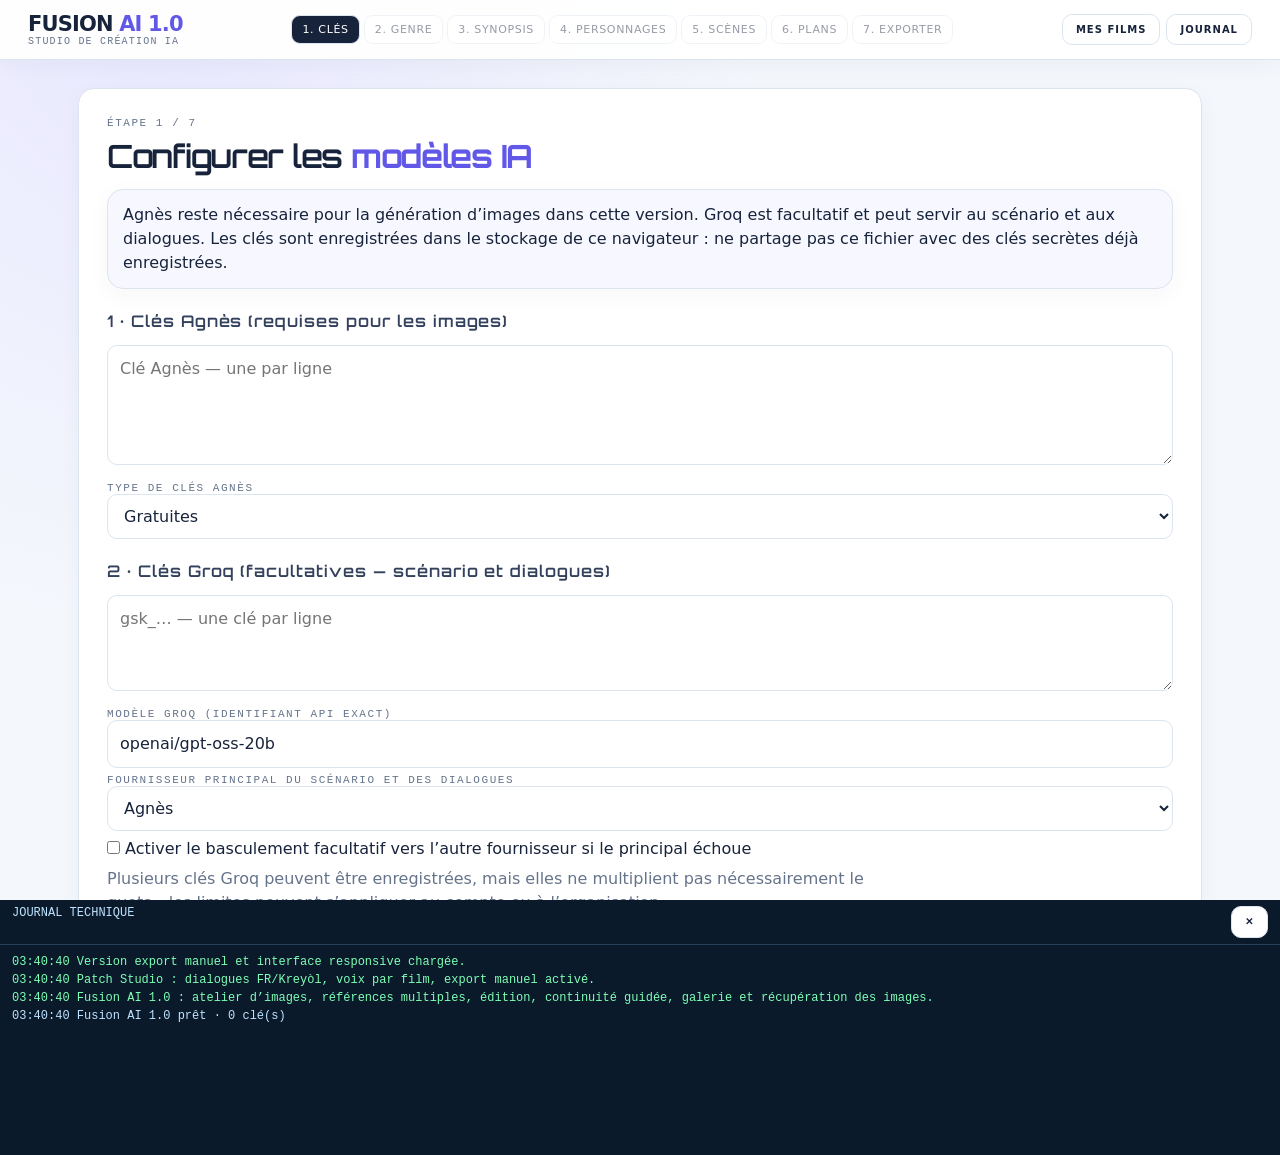
==== Fusion-AI-1.0-Creator-Fix.html @ 3bf58751 "Add Fusion-AI-1.0-Creator-Fix.html" ====
<!DOCTYPE html>
<html lang="fr"><head><meta charset="utf-8"><meta name="viewport" content="width=device-width,initial-scale=1">
<title>Fusion AI 1.0 · Studio de création IA</title>
<link href="https://fonts.googleapis.com/css2?family=Orbitron:wght@400;600;800&family=Share+Tech+Mono&family=Rajdhani:wght@400;600;700&display=swap" rel="stylesheet">
<style>
:root{--bg:#f4f7fb;--p:#fff;--ink:#0b1a2b;--dim:#6b7c93;--ln:#d5deea;--a:#0a84ff;--b:#ff5a1f;--ok:#12b76a;--er:#e5383b;--m:'Share Tech Mono',ui-monospace,monospace}
*{box-sizing:border-box;margin:0;padding:0}
body{font:16px/1.5 Rajdhani,system-ui,sans-serif;color:var(--ink);background:var(--bg);min-height:100vh;padding-bottom:70px}
body::before{content:"";position:fixed;inset:0;z-index:-1;background:linear-gradient(var(--ln) 1px,transparent 1px) 0 0/40px 40px,linear-gradient(90deg,var(--ln) 1px,transparent 1px) 0 0/40px 40px;opacity:.5}
body::after{content:"";position:fixed;top:0;left:0;right:0;height:6px;z-index:25;background:repeating-linear-gradient(90deg,var(--ink) 0 1px,transparent 1px 10px);opacity:.25;pointer-events:none}
header{position:sticky;top:0;z-index:20;background:rgba(255,255,255,.94);backdrop-filter:blur(8px);border-bottom:1px solid var(--ink);padding:10px 18px;display:flex;flex-wrap:wrap;gap:10px 18px;align-items:center;justify-content:space-between}
.logo{font:800 20px Orbitron;letter-spacing:.1em}.logo b{color:var(--a)}.logo i{display:block;font:10px var(--m);letter-spacing:.3em;color:var(--dim);font-style:normal}
#steps{display:flex;gap:4px;flex-wrap:wrap}
.st{font:11px var(--m);letter-spacing:.06em;text-transform:uppercase;padding:5px 9px;border:1px solid var(--ln);background:#fff;color:var(--dim)}
.st.ok{color:var(--ink);border-color:var(--ink)}.st.on{background:var(--ink);color:#fff;border-color:var(--ink)}.st:disabled{opacity:.45}.st.on:disabled{opacity:1}
.hb{display:flex;gap:6px;align-items:center}
main{max-width:1100px;margin:0 auto;padding:22px 16px}
.hero{background:var(--p);border:1px solid var(--ln);padding:22px;margin-bottom:16px;position:relative}
.hero::before,.hero::after{content:"";position:absolute;width:14px;height:14px;border:2px solid var(--a)}
.hero::before{top:-1px;left:-1px;border-right:0;border-bottom:0}.hero::after{bottom:-1px;right:-1px;border-left:0;border-top:0}
.lab{font:11px var(--m);letter-spacing:.14em;text-transform:uppercase;color:var(--dim)}
h2{font:600 28px Orbitron;letter-spacing:.04em;margin:6px 0 8px}h2 b{color:var(--a)}h3{font:600 15px Orbitron;letter-spacing:.06em;margin:16px 0 4px}
p.sub{color:var(--dim);margin-bottom:12px;max-width:780px}
.guide{display:flex;gap:12px;align-items:center;border:1px solid var(--a);background:#eef6ff;padding:12px 14px;margin:10px 0 16px}
.guide.go{border-color:var(--ok);background:#effaf4}.guide.er{border-color:var(--er);background:#fff1f1;display:block}.guide.wt{border-color:var(--b);background:#fff6f0}
textarea,input[type=text],select{width:100%;font:13px var(--m);padding:9px;border:1px solid var(--ln);background:#f9fbfd;color:var(--ink);outline:0}
textarea:focus,input:focus,select:focus{border-color:var(--a);background:#fff}textarea{resize:vertical;min-height:70px;margin:4px 0}
label.f{display:block;margin:6px 0}label.f span{display:block}
button,.btn{font:600 12px var(--m);letter-spacing:.1em;text-transform:uppercase;padding:9px 14px;border:1px solid var(--ink);background:#fff;color:var(--ink);cursor:pointer;display:inline-block}
button:hover:not(:disabled),.btn:hover{background:var(--ink);color:#fff}button:disabled{opacity:.35;cursor:not-allowed}
.big{background:var(--a);border-color:var(--a);color:#fff;padding:14px 26px;font-size:14px;letter-spacing:.16em}.big:hover:not(:disabled){background:#0066cc;border-color:#0066cc}
.sm{padding:5px 9px;font-size:10px}.ft{display:flex;justify-content:space-between;gap:10px;margin-top:20px;flex-wrap:wrap;align-items:center}
.chips{display:flex;flex-wrap:wrap;gap:5px;margin:8px 0}.chip{font:11px var(--m);padding:2px 8px;border:1px solid var(--ok);color:var(--ok)}.chip.off{border-color:var(--er);color:var(--er)}.chip.sat{border-color:var(--b);color:var(--b)}
.gc{display:flex;flex-wrap:wrap;gap:6px;margin:6px 0 10px}.gc button.sel{background:var(--a);border-color:var(--a);color:#fff}
.choice{display:grid;grid-template-columns:repeat(auto-fit,minmax(260px,1fr));gap:12px;margin:10px 0}
.ch{border:1px solid var(--ink);padding:16px;cursor:pointer;background:#fff}.ch:hover{background:#f3f8ff}.ch.sel{border-color:var(--a);box-shadow:inset 0 0 0 2px var(--a);background:#eef6ff}.ch b{display:block;font:600 15px Orbitron;margin-bottom:4px}
.grid{display:grid;grid-template-columns:repeat(auto-fill,minmax(250px,1fr));gap:12px}
.cd{border:1px solid var(--ln);background:#fff;padding:10px;position:relative}.cd.pk{border-color:var(--a);box-shadow:0 0 0 1px var(--a)}
.im{position:relative;background:#e8eef6;display:flex;align-items:center;justify-content:center;overflow:hidden;margin-bottom:6px;font:11px var(--m);color:var(--dim)}
.im img{position:absolute;inset:0;width:100%;height:100%;object-fit:cover}
.sp,.sp2{border:2px solid var(--a);border-top-color:transparent;border-radius:50%;animation:r 1s linear infinite}.sp{position:absolute;width:26px;height:26px;z-index:2}.sp2{display:inline-block;width:16px;height:16px;flex:none}@keyframes r{to{transform:rotate(360deg)}}
.ip{background:#f6f9fc;border:1px solid var(--ln);padding:8px;margin:6px 0}.rw{display:flex;gap:5px;flex-wrap:wrap;margin-top:5px;align-items:center}
.up{border:1px solid var(--ink);cursor:pointer}
.bar{height:6px;background:var(--ln);margin:12px 0}.bar i{display:block;height:100%;background:var(--a);width:0;transition:width .4s}
.feed{margin:10px 0}.fi{display:flex;gap:10px;align-items:center;padding:8px 0;border-bottom:1px dashed var(--ln);font-size:16px}.fi.ok{color:var(--ok)}.fi.er{color:var(--er)}.fi em{margin-left:auto;font:11px var(--m);color:var(--dim);font-style:normal}.fi .ic{width:18px;text-align:center;flex:none}
.mg{grid-template-columns:repeat(auto-fill,minmax(110px,1fr));gap:8px;margin-top:12px}.mn .im{margin:0}.mn .lab{font-size:9px;padding-top:2px;overflow:hidden;white-space:nowrap;text-overflow:ellipsis}
.dot{display:inline-block;width:10px;height:10px;border-radius:50%;background:var(--dim);margin-right:6px}.dot.run{background:var(--ok)}.dot.full{background:var(--b);animation:bl 1s infinite}@keyframes bl{50%{opacity:.25}}
.lad{display:flex;gap:4px;flex-wrap:wrap;margin:6px 0}.lad i{font:11px var(--m);font-style:normal;padding:3px 8px;border:1px solid var(--ln);color:var(--dim)}.lad i.past{border-color:var(--b);color:var(--b)}.lad i.on{background:var(--b);color:#fff;border-color:var(--b)}
.tl{border:1px solid var(--ln);background:#fff}.tl.ok{border-color:var(--ok)}.tl.run{border-color:var(--a)}.tl.er{border-color:var(--er)}
.th{position:relative;background:#e8eef6;overflow:hidden}.th img,.th video{position:absolute;inset:0;width:100%;height:100%;object-fit:cover}
.tg{position:absolute;top:4px;left:4px;z-index:2;font:10px var(--m);background:var(--ink);color:#fff;padding:1px 5px}.nw{position:absolute;top:4px;right:4px;z-index:2;font:10px var(--m);font-style:normal;background:var(--b);color:#fff;padding:1px 5px}
.tx{font-size:13px;padding:6px 8px;line-height:1.3}.mt{font:10px var(--m);color:var(--dim);padding:0 8px 7px}
.kp{display:flex;gap:22px;flex-wrap:wrap;margin:12px 0}.kp b{font:600 22px Orbitron;display:block}
#con{position:fixed;left:0;right:0;bottom:0;height:34vh;z-index:50;background:#0b1a2b;color:#bfe3ff;transform:translateY(100%);transition:transform .25s;display:flex;flex-direction:column}#con.on{transform:none}
#lb{flex:1;overflow:auto;padding:8px 12px;font:12px/1.5 var(--m)}.lg.er{color:#ff8a8a}.lg.wr{color:#ffc477}.lg.ok{color:#7dffb5}
#md{position:fixed;inset:0;background:rgba(11,26,43,.55);z-index:70;display:none;align-items:center;justify-content:center;padding:16px}#md.on{display:flex}#md>div{background:#fff;max-width:640px;width:100%;max-height:85vh;overflow:auto;padding:20px;border:1px solid var(--ink)}
#toast{position:fixed;left:50%;bottom:20px;transform:translateX(-50%);z-index:90;display:flex;flex-direction:column;gap:6px;align-items:center}#toast div{background:var(--ink);color:#fff;font:12px var(--m);padding:8px 14px}
#pl{position:fixed;inset:0;background:#000;z-index:100;display:none;align-items:center;justify-content:center}#pl.on{display:flex}#pv,#pi{max-width:100vw;max-height:100vh}#sub{position:absolute;left:5%;right:5%;bottom:7%;text-align:center;color:#fff;font:600 22px/1.3 Rajdhani;text-shadow:0 2px 8px #000}#pl button{position:absolute;top:14px;right:14px}
@media(max-width:700px){h2{font-size:21px}.st{padding:4px 6px;font-size:9px}}

.fusion-brand{display:flex;align-items:center;gap:8px}
.fusion-version{font:10px var(--m);letter-spacing:.12em;border:1px solid var(--a);color:var(--a);padding:3px 6px;border-radius:4px}
.ref-strip{display:flex;gap:5px;flex-wrap:wrap;margin:6px 0}.ref-thumb{width:42px;height:42px;object-fit:cover;border:1px solid var(--ln);border-radius:4px}
.lab-studio{border:1px solid var(--a);background:linear-gradient(135deg,#fff,#eef6ff);padding:14px;margin:14px 0;border-radius:10px}
.lab-studio .lab-preview{width:100%;max-height:440px;object-fit:contain;background:#e8eef6;border-radius:8px;display:block;margin:8px 0}.fusion-image-workspace{display:grid;grid-template-columns:minmax(0,1fr) minmax(0,1fr);gap:14px;margin-top:12px}.fusion-image-panel{border:1px dashed var(--a);border-radius:8px;padding:12px;min-width:0}.fusion-ref-grid{display:grid;grid-template-columns:repeat(auto-fill,minmax(70px,1fr));gap:7px;margin:10px 0}.fusion-ref-item{position:relative;border:1px solid var(--ln);border-radius:6px;overflow:hidden;background:#e8eef6;aspect-ratio:1}.fusion-ref-item img{width:100%;height:100%;object-fit:cover;display:block}.fusion-ref-item button{position:absolute;top:2px;right:2px;padding:2px 5px;background:#fff;color:#111}.fusion-image-empty{border:1px dashed var(--ln);border-radius:8px;min-height:190px;display:flex;align-items:center;justify-content:center;text-align:center;padding:20px;color:var(--dim)}@media(max-width:700px){.fusion-image-workspace{grid-template-columns:1fr}}
@media(max-width:700px){.fusion-brand{flex-wrap:wrap}.lab-studio{padding:10px}.ref-thumb{width:34px;height:34px}}
</style></head><body>
<header><div class="logo">FUSION <b>AI 1.0</b><i>STUDIO DE CRÉATION IA</i></div><nav id="steps"></nav>
<div class="hb"><span class="chip" id="qchip"></span><button class="sm" data-a="sess">Mes films</button><button class="sm" data-a="con">Journal</button></div></header>
<main id="main"></main>
<div id="con"><div style="display:flex;justify-content:space-between;padding:6px 12px;border-bottom:1px solid #26405c;font:12px var(--m)"><span>JOURNAL TECHNIQUE</span><button class="sm" data-a="con" style="color:#bfe3ff;border-color:#4a6a8a">✕</button></div><div id="lb"></div></div>
<div id="md"><div id="mdc"></div></div><div id="toast"></div>
<div id="pl"><video id="pv" playsinline style="display:none"></video><img id="pi" alt="" style="display:none"><div id="sub"></div><button data-a="stopplay">✕ Quitter</button></div>

<script>
const API='https://apihub.agnes-ai.com/v1',POLL='https://apihub.agnes-ai.com/agnesapi';
const TXT=['agnes-3.0-flash','agnes-2.5-flash'],IMG='agnes-image-2.5-flash',VID={free:'agnes-video-v2.0',plan:'agnes-video-2.5-flash'};
const RPM={free:{img:10,vid:1,txt:10},plan:{img:100,vid:5,txt:600}};
const STEPS=['Clés','Genre','Synopsis','Personnages','Scènes','Plans','Vidéos'];
const BACK=[3,6,12,24,48,96]; /* minutes : paliers de retest quand la file vidéo est saturée */
const G=[['Fiction',[`Court-métrage d'auteur|contemplative arthouse short film, natural light, 35mm grain`,`Drame|naturalistic drama, muted palette, intimate framing`,`Comédie|bright warm comedy, lively colors, wide lenses`,`Thriller|tense thriller, low-key lighting, cold teal tones`,`Horreur|atmospheric horror, deep shadows, desaturated`,`Science-fiction|visionary sci-fi, vast futuristic scale, clean cold light`,`Fantasy|epic fantasy, painterly landscapes, golden hour`,`Western|dusty western, anamorphic wide, sun-baked tones`,`Film noir|black and white film noir, hard shadows, rain`,`Romance|soft romantic cinema, warm bokeh, pastel light`,`Aventure|adventure blockbuster, dynamic wide shots, saturated`,`Action|kinetic action, high contrast, motion energy`,`Guerre|gritty war film, desaturated, handheld`,`Historique|period drama, authentic costumes, candlelight`,`Policier|crime investigation, neon night city, moody`,`Cyberpunk|cyberpunk neon rain, dense city, magenta and cyan`,`Post-apocalyptique|post-apocalyptic wasteland, rusted ruins, dusty light`,`Conte merveilleux|fairy tale storybook cinema, magical glow`]],
['Réel',[`Documentaire|observational documentary, natural light, real locations`,`Docu-fiction|docu-fiction hybrid, handheld, authentic`,`Biopic|biographical drama, period accurate, intimate close-ups`,`Reportage|journalistic report, handheld, available light`,`Film nature|nature documentary, telephoto wildlife, majestic landscapes`,`Film d'archives|archival footage look, grainy, faded colors`]],
['Animation',[`Animation 2D|hand-drawn 2D animation, flat colors, ink outlines`,`Anime|japanese anime cinematic, detailed backgrounds, dramatic lighting`,`Stop-motion|stop-motion puppets, handmade textures, tabletop sets`,`Dessin animé enfants|colorful kids cartoon, rounded shapes, cheerful`,`Style Moebius|Moebius ligne claire comic art, pastel desert colors, flat non-3D drawing`]],
['Expérimental',[`Poème visuel|poetic visual essay, abstract imagery, slow`,`Film contemplatif|slow cinema, long takes, static framing`,`Film muet|silent film look, expressive acting, grain`,`Vidéo-art|video art, surreal, bold color fields`,`Plan-séquence|single continuous take, tracking camera, seamless`]],
['Formats courts',[`Bande-annonce|movie trailer, epic cuts, dramatic lighting`,`Publicité|premium commercial, glossy, product hero shots`,`Clip musical|music video, stylized, rhythmic visuals`,`Teaser|teaser, mysterious, minimal reveals`]]];
const $=s=>document.querySelector(s),sleep=ms=>new Promise(r=>setTimeout(r,ms)),uid=()=>Math.random().toString(36).slice(2,9);
const esc=s=>String(s??'').replace(/[&<>"']/g,c=>({'&':'&amp;','<':'&lt;','>':'&gt;','"':'&quot;','\'':'&#39;'}[c]));
const san=t=>String(t??'').replace(/[‘’]/g,"'").replace(/[“”«»]/g,'"').replace(/[–—]/g,'-').replace(/…/g,'...').replace(/[\u00a0\u202f]/g,' ');
let db,P=null,Q=null,page=0,F=1,playing=false,TASK=null;const KEYS={list:[],plan:'free'};
const AR=()=>(P?P.ratio:'16:9').replace(':','/'),ref=i=>i&&(i.d||i.u),mkKey=k=>({k,img:0,vid:0,txt:0,cool:0,bad:0,off:false});

/* ---------- stockage navigateur : IndexedDB, avec secours localStorage puis mémoire ---------- */
function openDB(){return new Promise((res,rej)=>{const r=indexedDB.open('cinegenesis_v1',1);r.onerror=()=>rej(r.error);r.onsuccess=()=>res(r.result);r.onupgradeneeded=e=>{const d=e.target.result;d.createObjectStore('sessions',{keyPath:'id'});d.createObjectStore('config',{keyPath:'key'})}})}
const tx=(s,m,f)=>new Promise((res,rej)=>{try{const r=f(db.transaction(s,m).objectStore(s));r.onsuccess=()=>res(r.result);r.onerror=()=>rej(r.error)}catch(e){rej(e)}});
let mode='idb';const mem={sessions:{},config:{}},lsK=(s,k)=>'cg1_'+s+'_'+k;
function fall(e){if(mode=='idb'){mode='ls';log('wr','IndexedDB indisponible ('+(e&&e.message)+') → stockage de secours');toast('Stockage navigateur limité : sauvegarde de secours activée')}}
async function dbGet(s,k){if(db&&mode=='idb'){try{return await tx(s,'readonly',o=>o.get(k))}catch(e){fall(e)}}try{const v=localStorage.getItem(lsK(s,k));if(v!=null)return JSON.parse(v)}catch(e){}return mem[s][k]}
async function dbPut(s,v){const k=v.key||v.id;mem[s][k]=v;if(db&&mode=='idb'){try{return await tx(s,'readwrite',o=>o.put(v))}catch(e){fall(e)}}try{localStorage.setItem(lsK(s,k),JSON.stringify(v))}catch(e){}}
async function dbDel(s,k){delete mem[s][k];if(db&&mode=='idb'){try{return await tx(s,'readwrite',o=>o.delete(k))}catch(e){fall(e)}}try{localStorage.removeItem(lsK(s,k))}catch(e){}}
async function dbAll(s){if(db&&mode=='idb'){try{return await tx(s,'readonly',o=>o.getAll())}catch(e){fall(e)}}const o={...mem[s]};try{for(let i=0;i<localStorage.length;i++){const n=localStorage.key(i);if(n.startsWith(lsK(s,''))){const v=JSON.parse(localStorage.getItem(n));o[v.key||v.id]=v}}}catch(e){}return Object.values(o)}
let svT;function save(){if(!P)return;clearTimeout(svT);svT=setTimeout(()=>{P.upd=Date.now();dbPut('sessions',P).catch(e=>log('er','sauvegarde : '+e.message))},350)}

/* ---------- journal / messages ---------- */
function log(l,m){const d=document.createElement('div');d.className='lg '+l;d.textContent=new Date().toLocaleTimeString('fr-FR')+'  '+m;const b=$('#lb');if(!b)return;b.appendChild(d);while(b.children.length>400)b.firstChild.remove();b.scrollTop=b.scrollHeight}
function toast(m){const d=document.createElement('div');d.textContent=m;$('#toast').appendChild(d);setTimeout(()=>d.remove(),4200)}

/* ---------- planificateur multi-clés : chaque clé respecte son RPM, la charge est répartie ---------- */
async function slot(kind){for(;;){if(TASK&&TASK.stop)throw new Error('stop');const live=KEYS.list.filter(o=>!o.off);if(!live.length)throw Object.assign(new Error('Aucune clé active'),{fatal:true,nokey:true});
 const iv=60000/RPM[KEYS.plan][kind]*1.15*F,now=Date.now();let best=null,bt=1e18;for(const o of live){const t=Math.max(o[kind],o.cool,now);if(t<bt){bt=t;best=o}}
 best[kind]=bt+iv;if(bt>now)await sleep(bt-now);if(TASK&&TASK.stop)throw new Error('stop');if(best.cool>Date.now())continue;return best}}
async function call(kind,url,body,tries){let err;
 for(let a=0;a<tries;a++){const o=await slot(kind);
  try{const r=await fetch(url,{method:'POST',headers:{'Content-Type':'application/json',Authorization:'Bearer '+o.k},body:JSON.stringify(body)});
   if(r.ok){o.bad=0;F=Math.max(1,F*.97);return r}
   const t=(await r.text()).slice(0,200);log('er',`${kind} HTTP ${r.status} ${t}`);
   if(r.status==429){o.cool=Date.now()+(parseInt(r.headers.get('Retry-After'))||25)*1000;F=Math.min(4,F*1.5);err=new Error('429');continue}
   if([401,402,403].includes(r.status)){if(++o.bad>=2){o.off=true;log('wr','clé …'+o.k.slice(-4)+' désactivée')}err=new Error('HTTP '+r.status+' (clé refusée ?)');continue}
   if(r.status>=500||r.status==408){err=new Error('HTTP '+r.status);await sleep(2000*2**a);continue}
   throw Object.assign(new Error('HTTP '+r.status+' '+t),{fatal:true})
  }catch(e){if(e.fatal||e.message=='stop')throw e;err=e;await sleep(1500*(a+1))}}
 throw err||new Error('échec')}

/* ---------- texte / JSON / images ---------- */
function J(t){if(!t)return null;let c=String(t).replace(/```json|```/g,'');const a=c.indexOf('{'),b=c.lastIndexOf('}');if(a<0||b<0)return null;c=c.slice(a,b+1);
 try{return JSON.parse(c)}catch(e){}let o='',s=false,x=false;for(const ch of c){if(x){o+=ch;x=false;continue}if(ch=='\\'){o+=ch;x=true;continue}if(ch=='"'){s=!s;o+=ch;continue}
 if(s&&ch=='\n'){o+='\\n';continue}if(s&&ch.charCodeAt(0)<32){o+=' ';continue}o+=ch}
 try{return JSON.parse(o.replace(/,\s*([}\]])/g,'$1'))}catch(e){return null}}
async function chat(sys,user,max,temp,imgs){for(const m of TXT){try{
 const c=imgs&&imgs.length?[{type:'text',text:user}].concat(imgs.map(u=>({type:'image_url',image_url:{url:u}}))):user;
 const r=await call('txt',API+'/chat/completions',{model:m,messages:[{role:'system',content:sys},{role:'user',content:c}],temperature:temp,max_tokens:max,chat_template_kwargs:{enable_thinking:false}},3);
 const t=(await r.json()).choices?.[0]?.message?.content;if(t)return t}catch(e){if(e.nokey||e.message=='stop')throw e;log('wr','texte '+m+' : '+e.message)}}
 throw new Error('IA texte indisponible')}
async function llmJSON(sys,user,max,temp,imgs){for(let a=0;a<2;a++){const j=J(await chat(sys+' Réponds UNIQUEMENT par un objet JSON valide, sans texte autour.',user,max,temp,imgs));if(j)return j}throw new Error('Réponse IA illisible (JSON)')}
function toData(u){return new Promise(async res=>{if(!u||u.startsWith('data:'))return res(u);try{const b=await(await fetch(u)).blob(),o=URL.createObjectURL(b),im=new Image();
 im.onload=()=>{const s=Math.min(1,1024/Math.max(im.width,im.height)),c=document.createElement('canvas');c.width=Math.round(im.width*s);c.height=Math.round(im.height*s);c.getContext('2d').drawImage(im,0,0,c.width,c.height);URL.revokeObjectURL(o);res(c.toDataURL('image/jpeg',.86))};im.onerror=()=>res(null);im.src=o}catch(e){res(null)}})}
async function mkImg(prompt,refs,ratio){const body={model:IMG,prompt:san(prompt),n:1,size:'1K',ratio:ratio||P.ratio,extra_body:{response_format:'url'}};
 if(refs&&refs.length)body.extra_body.image=refs.filter(Boolean).slice(0,4);
 const r=await call('img',API+'/images/generations',body,3),it=(await r.json()).data?.[0];const u=it?.url||(it?.b64_json&&'data:image/png;base64,'+it.b64_json);
 if(!u)throw new Error('pas d\'image reçue');return{u,d:await toData(u)}}
function readFile(f,max){return new Promise(res=>{const fr=new FileReader();fr.onload=()=>{const im=new Image();im.onload=()=>{const s=Math.min(1,max/Math.max(im.width,im.height)),c=document.createElement('canvas');c.width=Math.round(im.width*s);c.height=Math.round(im.height*s);c.getContext('2d').drawImage(im,0,0,c.width,c.height);const d=c.toDataURL('image/jpeg',.88);res({u:d,d})};im.onerror=()=>res(null);im.src=fr.result};fr.readAsDataURL(f)})}

/* ---------- modèle de projet ---------- */
const newP=()=>({id:uid()+uid(),created:Date.now(),upd:Date.now(),page:0,last:1,max:0,auto:true,genre:null,ratio:'16:9',synRaw:'',syn:null,final:'',title:'',nsc:5,chars:[],scenes:[],sub:{},q:{step:0,next:0,st:'idle',on:false}});
function setP(p){P=p;P.sub=P.sub||{};Q=P.q=P.q||{step:0,next:0,st:'idle',on:false};Q.busy=false;if(P.auto===undefined)P.auto=true;
 P.chars.forEach(c=>c.busy=false);P.scenes.forEach(s=>{s.busy=false;(s.shots||[]).forEach(h=>{h.busy=false;if(h.vst=='run'&&!h.task)h.vst='wait'})});dbPut('config',{key:'last',v:P.id})}
const shots=()=>P.scenes.flatMap(s=>(s.shots||[]).map(h=>({h,s}))),allObjs=()=>[...P.chars,...P.scenes,...shots().map(x=>x.h)],anyBusy=()=>allObjs().some(o=>o.busy);
function find(id){if(id=='P')return{t:'p',o:P};for(const c of P.chars)if(c.id==id)return{t:'c',o:c};for(const s of P.scenes){if(s.id==id)return{t:'s',o:s};for(const h of s.shots||[])if(h.id==id)return{t:'h',o:h,s}}return null}
const sheet=n=>P.chars.filter(c=>n&&n.includes(c.name)).map(c=>`${c.name}: ${c.desc}${c.outfit?', wearing '+c.outfit:''}`).join('; ');
const cRefs=n=>P.chars.filter(c=>n&&n.includes(c.name)&&c.img).map(c=>ref(c.img)).slice(0,3);
const st=()=>P.genre?P.genre.style:'cinematic';
function promptFor(f){const o=f.o;
 if(f.t=='c')return{p:`Full-body character reference, plain neutral background, ${st()}. ${o.name}: ${o.desc}. ${o.outfit?'Wearing: '+o.outfit+'.':''} No text, no watermark.`,refs:[],ratio:'9:16'};
 if(f.t=='s')return{p:`Cinematic establishing frame. ${st()}. Setting: ${o.decor}. Mood: ${o.mood}. ${sheet(o.chars)?'Characters present (identical to references): '+sheet(o.chars)+'.':''} No text, no watermark.`,refs:cRefs(o.chars)};
 return{p:`Cinematic film still, ${o.size||'medium'} shot. ${st()}. Setting: ${f.s.decor}. Action: ${o.action}. Camera: ${o.camera}. Characters (identical face, hair and outfit as the reference images): ${sheet(o.chars)||'none'}. No text, no watermark.`,refs:[...cRefs(o.chars),f.s.img?ref(f.s.img):null]}}
/* opt.edit = modifier l'image actuelle (elle sert de référence) ; sinon = nouvelle image depuis la fiche */
async function gen(id,opt){opt=opt||{};const f=find(id);if(!f||f.o.busy)return;const o=f.o;o.busy=true;o.err='';refresh(id);
 try{const q=promptFor(f);let p=q.p,refs=q.refs;
  if(opt.edit&&o.img){refs=[ref(o.img),...refs];p+=` Edit the first reference image: ${opt.extra}. Keep everything else identical.`}else if(opt.extra)p+=' '+opt.extra+'.';
  o.img=await mkImg(p,refs,q.ratio)}
 catch(e){if(e.message!='stop'){o.err='Échec : '+String(e.message).slice(0,80);log('er','image : '+e.message)}}
 o.busy=false;refresh(id);save()}

/* ---------- assistants d'affichage ---------- */
const guide=(h,c)=>`<div class="guide ${c||''}"><div>${h}</div></div>`;
const hd=(n,t)=>`<div class="lab">ÉTAPE ${n} / 7</div><h2>${t}</h2>`;
const btn=(a,l,c,x)=>`<button class="${c||''}" data-a="${a}" ${x||''}>${l}</button>`;
const foot=(prev,next)=>`<div class="ft">${prev||'<span></span>'}${next||''}</div>`;
const nextBtn=(a,l,x)=>`<button class="big" id="nx" data-a="${a}" data-lbl="${esc(l)}" ${x||''}>${l} →</button>`;
function syncNext(){const b=$('#nx');if(!b)return;const bz=anyBusy();b.disabled=bz||b.dataset.off=='1';b.textContent=bz?'Images en cours…':b.dataset.lbl+' →'}
const imBox=(o,r)=>`<div class="im" style="aspect-ratio:${r||AR()}">${o.img?`<img src="${esc(ref(o.img))}" alt="">`:`<span>${o.busy?'création…':'pas d\'image'}</span>`}${o.busy?'<i class="sp"></i>':''}</div>`;
const imgPanel=o=>`<div class="ip"><input type="text" data-mod="${o.id}" placeholder="Votre demande : ex. cheveux roux, ajoute un chapeau, plus sombre…" ${o.busy?'disabled':''}>
<div class="rw"><button class="sm" data-a="mod" data-id="${o.id}" ${o.busy||!o.img?'disabled':''}>✎ Modifier cette image</button><button class="sm" data-a="gen" data-id="${o.id}" ${o.busy?'disabled':''}>↻ Nouvelle image</button><label class="sm btn up" ${o.busy?'style="opacity:.35;pointer-events:none"':''}>⬆ Ma photo<input type="file" accept="image/*" hidden data-up="${o.id}"></label><label class="sm btn up" ${o.busy?'style="opacity:.35;pointer-events:none"':''}>＋ Références<input type="file" accept="image/*" multiple hidden data-uprefs="${o.id}"></label><button class="sm" data-a="clearrefs" data-id="${o.id}" ${(o.referenceImages||[]).length?'':'disabled'}>Retirer références (${(o.referenceImages||[]).length})</button></div>${(o.referenceImages||[]).length?`<div class="ref-strip">${o.referenceImages.map((r,i)=>`<img class="ref-thumb" src="${esc(ref(r))}" alt="Référence ${i+1}" title="Référence ${i+1}">`).join('')}</div>`:''}${window.cgImagePromptField?window.cgImagePromptField(o):''}<div class="rw"><button class="sm" data-a="cg-preview-object" data-id="${o.id}" ${o.img?'':'disabled'}>Voir en grand</button><button class="sm" data-a="cg-download-object" data-id="${o.id}" ${o.img?'':'disabled'}>Télécharger l’image</button></div>${o.err?`<div class="lab" style="color:var(--er);margin-top:4px">${esc(o.err)}</div>`:''}</div>`;
const fld=(o,f,l,ta)=>`<label class="f"><span class="lab">${l}</span>${ta?`<textarea data-f="${f}" data-id="${o.id}" rows="${ta}">${esc(o[f])}</textarea>`:`<input type="text" data-f="${f}" data-id="${o.id}" value="${esc(o[f])}">`}</label>`;
const csv=(o,l)=>`<label class="f"><span class="lab">${l}</span><input type="text" data-f="chars" data-arr="1" data-id="${o.id}" value="${esc((o.chars||[]).join(', '))}"></label>`;
const charCard=c=>`<div class="cd" id="c-${c.id}">${imBox(c,'3/4')}${imgPanel(c)}${fld(c,'name','Nom')}${fld(c,'role','Rôle')}${fld(c,'desc','Fiche physique (anglais)',3)}${fld(c,'outfit','Costume (anglais)',2)}<div class="rw"><button class="sm" data-a="del" data-id="${c.id}" ${c.busy?'disabled':''}>🗑 Supprimer</button></div></div>`;
const charIn=c=>`<div class="cd" id="i-${c.id}">${imBox(c,'3/4')}${fld(c,'name','Nom')}${fld(c,'desc','Description (ou importez une photo : l’IA la décrit)',3)}<div class="rw"><label class="sm btn up" ${c.busy?'style="opacity:.35;pointer-events:none"':''}>⬆ Importer une photo<input type="file" accept="image/*" hidden data-up="${c.id}"></label><button class="sm" data-a="del" data-id="${c.id}">🗑</button></div></div>`;
const sceneCard=(s,i)=>`<div class="cd" id="c-${s.id}"><div class="lab">Scène ${i+1}</div>${imBox(s)}${imgPanel(s)}${fld(s,'title','Titre')}${fld(s,'summary','Résumé',3)}${fld(s,'decor','Décor (anglais)',2)}${fld(s,'mood','Ambiance (anglais)')}${csv(s,'Personnages présents (séparés par des virgules)')}${fld(s,'dialogue','Dialogues (NOM: réplique)',4)}<div class="rw"><button class="sm" data-a="del" data-id="${s.id}" ${s.busy?'disabled':''}>🗑 Supprimer la scène</button></div></div>`;
const shotCard=h=>`<div class="cd" id="c-${h.id}">${imBox(h)}${imgPanel(h)}${fld(h,'size','Type de plan (wide, medium, close-up…)')}${fld(h,'action','Action visuelle (anglais)',3)}${fld(h,'camera','Caméra (anglais)')}${csv(h,'Personnages dans le plan')}${fld(h,'who','Qui parle')}${fld(h,'line','Réplique dite (français)',2)}<div class="rw"><button class="sm" data-a="del" data-id="${h.id}" ${h.busy?'disabled':''}>🗑 Supprimer le plan</button></div></div>`;
const mini=o=>`<div class="mn" id="m-${o.id}"><div class="im" style="aspect-ratio:${o.role!==undefined?'3/4':AR()}">${o.img?`<img src="${esc(ref(o.img))}" alt="">`:`<span>${o.err?'✕':'…'}</span>`}${o.busy?'<i class="sp"></i>':''}</div><div class="lab">${esc(o.name||o.title||o.size||'')}</div></div>`;
const LBL={wait:'en attente',run:'en cours',ok:'prête',er:'échec'};
const tile=(h,i)=>`<div class="tl ${h.vst}" id="t-${h.id}"><div class="th" style="aspect-ratio:${AR()}">${h.video?`<video src="${esc(h.video)}" controls playsinline preload="metadata" data-id="${h.id}"></video>`:h.img?`<img src="${esc(ref(h.img))}" alt="">`:''}<b class="tg">${i}</b>${h.video&&!h.seen?'<em class="nw">NOUVEAU</em>':''}</div><div class="tx">${esc(h.line?(h.who?h.who+' : ':'')+h.line:h.action||'')}</div><div class="mt">${h.img?LBL[h.vst]||'':'image manquante'}${h.vst=='run'&&h.msg?' · '+esc(h.msg):''}${h.err?' · '+esc(h.err):''}</div>${h.vst=='er'?`<div style="padding:0 8px 8px"><button class="sm" data-a="retry" data-id="${h.id}">Relancer</button></div>`:''}</div>`;
function refresh(id){const f=find(id);if(!f)return;const set=(p,h)=>{const a=document.getElementById(p+id);if(a){const t=document.createElement('div');t.innerHTML=h;a.replaceWith(t.firstElementChild)}};
 if(f.t=='c'){set('c-',charCard(f.o));set('i-',charIn(f.o))}else if(f.t=='s')set('c-',sceneCard(f.o,P.scenes.indexOf(f.o)));else if(f.t=='h'){set('c-',shotCard(f.o));set('t-',tile(f.o,shots().findIndex(x=>x.h===f.o)+1))}
 if(TASK)set('m-',mini(f.o));syncNext();if(page==6)stats()}

/* ---------- tâche en cours : vue d'attente avec activité en direct ---------- */
function fd(t){const it={t,s:'run',at:Date.now()};TASK.items.push(it);paintFeed();return it}
function fdDone(it,t){it.s='ok';if(t)it.t=t;paintFeed()}
function paintFeed(){const e=$('#feed');if(!e||!TASK)return;const n=Date.now();e.innerHTML=TASK.items.map(i=>`<div class="fi ${i.s}"><span class="ic">${i.s=='ok'?'✓':i.s=='er'?'✕':'<i class="sp2"></i>'}</span><span>${esc(i.t)}</span>${i.s=='run'?`<em>${Math.round((n-i.at)/1000)} s</em>`:''}</div>`).join('')}
function setPg(d,t){if(!TASK)return;TASK.pg=[d,t];pgb()}
function pgb(){const b=$('#pgb');if(b&&TASK&&TASK.pg)b.style.width=Math.round(TASK.pg[0]/Math.max(1,TASK.pg[1])*100)+'%'}
function setTiles(l){TASK.tiles=l;const e=$('#tiles');if(e)e.innerHTML=l.map(mini).join('')}
const chk=()=>{if(TASK&&TASK.stop)throw new Error('stop')};
function workView(){const T=TASK;return `<div class="hero"><div class="lab">ÉTAPE ${T.step+1} / 7 · EN COURS</div><h2>${esc(T.title)}</h2>
${T.err?`<div class="guide er"><b>Un problème est survenu :</b> ${esc(T.err)}<div class="rw" style="margin-top:8px">${btn('retrytask','Réessayer','big')}${btn('canceltask','← Revenir à l\'étape')}</div></div>`
:`<div class="guide wt"><i class="sp2"></i><div><b>L'IA travaille pour vous.</b> Ne fermez pas cette page : les résultats s'afficheront tout seuls.<div class="lab">Temps écoulé : <span id="el">0 s</span></div></div></div>`}
<div class="bar"><i id="pgb"></i></div><div id="feed" class="feed"></div><div class="grid mg" id="tiles">${(T.tiles||[]).map(mini).join('')}</div>
${T.err?'':`<div class="ft"><span></span>${btn('stoptask','■ '+(P.auto?'Arrêter l\'automatique':'Annuler'))}</div>`}</div>`}
async function task(step,title,fn,after){if(TASK)return;TASK={step,title,fn,after,items:[],start:Date.now(),stop:false,err:null,pg:null,tiles:null};page=step;render();
 try{await fn();chk()}catch(e){const T=TASK;if(e.message=='stop'){TASK=null;P.auto=false;toast('Arrêté — mode automatique désactivé');render();return}
  T.items.forEach(i=>{if(i.s=='run')i.s='er'});T.err=e.message;log('er',title+' : '+e.message);render();paintFeed();return}
 TASK=null;after()}
function retryTask(){const T=TASK;if(!T||!T.err)return;TASK=null;task(T.step,T.title,T.fn,T.after)}
setInterval(()=>{if(!TASK||TASK.err)return;const e=$('#el');if(e)e.textContent=Math.round((Date.now()-TASK.start)/1000)+' s';paintFeed()},1000);

/* ---------- navigation ---------- */
function go(n){if(TASK)return;if(page>0)P.last=page;page=n;render();onEnter()}
function done(step,sub){P.sub[step]=sub;save();if(P.auto&&step<6)go(step+1);else render()}
function onEnter(){if(TASK||!P)return;const s=P.sub[page]||(page==2?'in':'cfg');
 if(page==3&&P.auto&&s=='cfg')runChars(P.chars.length?'own':'ai');
 else if(page==4&&P.auto&&s=='cfg')runScenes(P.nsc||5);
 else if(page==5&&s=='cfg')runShots();
 else if(page==6&&P.auto&&Q.st=='idle'&&!Q.on&&shots().some(x=>x.h.img)&&!shots().some(x=>x.h.video))qstart()}

/* ---------- IA ---------- */
const CTX=()=>`Genre : ${P.genre.name} (${P.genre.style}).`;
async function aiSyn(){const j=await llmJSON('Script doctor et scénariste de films d\'auteur. Tu respectes l\'idée de départ.',`${CTX()}\nSynopsis de l'auteur :\n"""${P.synRaw}"""\nRéponds : {"title":"titre du film","base":"le synopsis de l'auteur réécrit avec soin, fidèle à ses idées et arguments, en français, 5 à 8 phrases","suggestions":["10 synopsis alternatifs, chacun 3 à 5 phrases en français, avec un angle, un enjeu ou un retournement plus puissant, tous différents"]}`,4500,.8);
 if(!j.base||!Array.isArray(j.suggestions))throw new Error('format inattendu');P.title=P.title||String(j.title||'');P.syn={base:String(j.base),sugg:j.suggestions.map(String).slice(0,10),sel:[]}}
async function aiMerge(){const s=P.syn.sel.map(i=>P.syn.sugg[i]);const j=await llmJSON('Scénariste. Tu fusionnes sans perdre la cohérence.',`Version de base :\n${P.syn.base}\n\nIdées à intégrer :\n${s.map((x,i)=>(i+1)+'. '+x).join('\n')}\n\nÉcris UN synopsis final cohérent en français (8 à 12 phrases). {"final":"..."}`,3000,.6);P.final=String(j.final||P.syn.base)}
async function aiChars(){const j=await llmJSON('Directeur de casting et chef costumier.',`${CTX()}\nSynopsis :\n${P.final}\nPropose 3 à 6 personnages principaux. {"characters":[{"name":"","role":"rôle en français","desc":"precise English physical description: age, face, hair, skin, build, distinctive details","outfit":"precise English costume with colors"}]}`,3500,.7);
 (j.characters||[]).forEach(c=>P.chars.push({id:uid(),name:String(c.name||'?'),role:String(c.role||''),desc:String(c.desc||''),outfit:String(c.outfit||''),img:null,busy:false}));if(!(j.characters||[]).length)throw new Error('aucun personnage reçu')}
async function aiScenes(n){const j=await llmJSON('Scénariste de cinéma d\'auteur. Dialogues naturels en français, jamais de musique.',`${CTX()}\nTitre : ${P.title}\nSynopsis :\n${P.final}\nPersonnages :\n${P.chars.map(c=>c.name+' : '+c.role+'. '+c.desc).join('\n')||( '(à inventer)')}\nÉcris exactement ${n} scènes qui racontent tout le film. {"scenes":[{"title":"","summary":"2-3 phrases en français","decor":"precise English place description","mood":"English mood and lighting","chars":["noms exacts"],"dialogue":[{"who":"","line":"réplique courte en français"}]}]}`,7000,.75);
 const sc=j.scenes||[];if(!sc.length)throw new Error('aucune scène reçue');P.scenes=sc.map(s=>({id:uid(),title:String(s.title||''),summary:String(s.summary||''),decor:String(s.decor||''),mood:String(s.mood||''),chars:Array.isArray(s.chars)?s.chars.map(String):[],dialogue:(s.dialogue||[]).map(d=>(d.who||'')+': '+(d.line||'')).join('\n'),img:null,busy:false,shots:[]}));P.sub[5]='cfg'}
async function aiShots(s){const j=await llmJSON('Réalisateur et chef opérateur.',`${CTX()}\nScène : ${s.title}. ${s.summary}\nDécor : ${s.decor}. Ambiance : ${s.mood}.\nPersonnages : ${(s.chars||[]).join(', ')}\nDialogues :\n${s.dialogue}\nDécoupe en 3 à 5 plans de 8 à 10 secondes. Répartis les répliques (courtes) dans les plans. {"shots":[{"size":"wide|medium|close-up|over-the-shoulder","camera":"English camera movement","action":"English visual description of what happens, 1-2 sentences","chars":["noms"],"who":"","line":"réplique en français ou vide"}]}`,3500,.7);
 const a=j.shots||[];if(!a.length)throw new Error('aucun plan reçu');s.shots=a.map(h=>({id:uid(),size:String(h.size||'medium'),camera:String(h.camera||'static'),action:String(h.action||''),chars:Array.isArray(h.chars)?h.chars.map(String):[],who:String(h.who||''),line:String(h.line||''),img:null,busy:false,vst:'wait'}))}
async function aiDescribe(c){const j=await llmJSON('Directeur de casting.','Décris cette personne. {"desc":"precise English physical description: age, face, hair, skin, build","outfit":"precise English clothing with colors"}',500,.2,[ref(c.img)]);c.desc=String(j.desc||c.desc);c.outfit=String(j.outfit||c.outfit)}

/* images en parallèle sur toutes les clés, avec un second essai automatique */
async function imgPass(list,label){const todo=list.filter(o=>!o.img);if(!todo.length)return;setTiles(list);const it=fd(`Création des ${label} (0/${todo.length})`);setPg(0,todo.length);let n=0;
 await Promise.all(todo.map(async o=>{await gen(o.id);n++;setPg(n,todo.length);it.t=`Création des ${label} (${n}/${todo.length})`;paintFeed()}));chk();
 const miss=list.filter(o=>!o.img);if(miss.length){it.t=`Nouvel essai pour ${miss.length} image(s)…`;paintFeed();await Promise.all(miss.map(o=>gen(o.id)));chk()}
 fdDone(it,`${list.filter(o=>o.img).length}/${list.length} ${label} prêt(e)s`)}
function runSyn(){task(2,'Analyse de votre synopsis',async()=>{
 const a=fd('Lecture de votre idée et du genre choisi');fdDone(a);const b=fd("L'IA réécrit votre synopsis et imagine 10 propositions plus puissantes…");await aiSyn();chk();fdDone(b,'Synopsis réécrit + 10 propositions prêtes');
 if(P.auto){P.final=P.syn.base;fdDone(fd('Mode automatique : la version réécrite est retenue'))}},()=>done(2,P.auto?'fin':'pick'))}
function runMerge(){task(2,'Fusion de vos choix',async()=>{const a=fd(`L'IA fusionne ${P.syn.sel.length} suggestion(s) avec votre synopsis…`);await aiMerge();chk();fdDone(a,'Synopsis final écrit')},()=>done(2,'fin'))}
function runChars(m){let ai=m=='ai';task(3,'Création des personnages',async()=>{
 if(ai){const a=fd("L'IA lit votre synopsis et imagine les personnages…");await aiChars();ai=false;chk();fdDone(a,P.chars.length+' personnages imaginés : '+P.chars.map(c=>c.name).join(', '))}
 for(const c of P.chars.filter(c=>c.img&&!c.desc)){const d=fd('Analyse de la photo de '+c.name+'…');try{await aiDescribe(c)}catch(e){if(e.message=='stop')throw e}fdDone(d,'Photo de '+c.name+' analysée')}
 await imgPass(P.chars,'portraits')},()=>done(3,'rev'))}
function runScenes(n){let w=true;task(4,'Écriture du scénario',async()=>{
 if(w){const a=fd(`L'IA écrit le scénario : ${n} scènes, avec décors, ambiances et dialogues…`);await aiScenes(n);w=false;chk();fdDone(a,P.scenes.length+' scènes écrites')}
 await imgPass(P.scenes,'images de scènes')},()=>done(4,'rev'))}
function runShots(){task(5,'Découpage en plans et images',async()=>{
 const todo=P.scenes.filter(s=>!(s.shots||[]).length);
 if(todo.length){const a=fd(`Découpage de ${todo.length} scène(s) en plans…`);let k=0;const cut=async s=>{try{await aiShots(s)}catch(e){if(e.message=='stop')throw e;log('wr',s.title+' : '+e.message)}k++;a.t=`Découpage des scènes (${k}/${todo.length})…`;paintFeed()};
  await Promise.all(todo.map(cut));chk();for(const s of P.scenes.filter(s=>!(s.shots||[]).length))await cut(s);fdDone(a,'Scènes découpées en '+shots().length+' plans')}
 if(!shots().length)throw new Error('Aucun plan créé');await imgPass(shots().map(x=>x.h),'images de plans')},()=>done(5,'rev'))}

/* ---------- vues ---------- */
const V={0:{},1:{},2:{},3:{},4:{},5:{},6:{}};
V[0].cfg=()=>`<div class="hero">${hd(1,'Vos clés API <b>Agnès</b>')}${guide('👉 À vous : collez vos clés Agnès (une par ligne), puis cliquez sur le bouton. Avec plusieurs clés, tout va beaucoup plus vite. Elles restent mémorisées sur cet appareil.')}
<textarea id="keys" rows="6" spellcheck="false" placeholder="sk-…&#10;sk-…">${esc(KEYS.list.map(k=>k.k).join('\n'))}</textarea>
<label class="f"><span class="lab">Type de clés</span><select id="plan"><option value="free" ${KEYS.plan=='free'?'selected':''}>Gratuites — vidéo avec dialogue intégré</option><option value="plan" ${KEYS.plan=='plan'?'selected':''}>Payantes (Token Plan) — vidéo 720P, plus rapide</option></select></label>
<div id="kl" class="chips"></div>${foot('',nextBtn('savekeys','Valider mes clés'))}</div>`;
V[1].cfg=()=>{const sel=P.genre&&P.genre.name;return `<div class="hero">${hd(2,'Quel <b>film</b> voulez-vous créer ?')}${guide('👉 À vous : choisissez un genre, un format et un mode, puis cliquez sur Continuer.')}
<h3>1 · Genre</h3>${G.map(([c,l])=>`<div class="lab">${c}</div><div class="gc">${l.map(x=>{const[n,s]=x.split('|');return `<button class="${sel==n?'sel':''}" data-a="genre" data-n="${esc(n)}" data-s="${esc(s)}">${esc(n)}</button>`}).join('')}</div>`).join('')}
<h3>2 · Format de l'image</h3><div class="gc">${[['16:9','Paysage 16:9 (cinéma)'],['9:16','Portrait 9:16 (mobile)'],['1:1','Carré 1:1']].map(([r,l])=>`<button class="${P.ratio==r?'sel':''}" data-a="ratio" data-n="${r}">${l}</button>`).join('')}</div>
<h3>3 · Mode de création</h3><div class="choice"><div class="ch ${P.auto?'sel':''}" data-a="mode" data-n="auto"><b>⚡ Automatique (recommandé)</b>Vous écrivez votre idée, l'IA enchaîne seule : synopsis, personnages, scènes, plans, images, puis lance les vidéos. Vous pourrez tout modifier ensuite.</div>
<div class="ch ${!P.auto?'sel':''}" data-a="mode" data-n="guide"><b>🎛 Guidé</b>L'IA travaille étape par étape et vous vérifiez chaque résultat avant de passer à la suite. Vous voyez les 10 propositions de synopsis.</div></div>
${foot(btn('go','← Précédent','','data-n="0"'),nextBtn('go','Continuer',`data-n="2" ${sel?'':'disabled data-off="1"'}`))}</div>`};
V[2].in=()=>`<div class="hero">${hd(3,'Votre <b>idée</b> de film')}${guide(P.auto?'👉 À vous : écrivez votre idée, même en 2 lignes. Ensuite, tout est automatique jusqu\'aux vidéos.':'👉 À vous : écrivez votre idée. L\'IA la réécrira et vous proposera 10 versions plus fortes.')}
<textarea id="synraw" rows="8" data-f="synRaw" data-id="P" placeholder="Ex. Un vieux projectionniste découvre une bobine qui montre l'avenir de son village…">${esc(P.synRaw)}</textarea>
${foot(btn('go','← Précédent','','data-n="1"'),`<span class="rw">${btn('synasis','Garder mon texte tel quel')}${nextBtn('synai',P.auto?'✦ Lancer la création automatique':'✦ Analyser avec l\'IA')}</span>`)}</div>`;
V[2].pick=()=>`<div class="hero">${hd(3,'Choisissez votre <b>synopsis</b>')}${guide('👉 À vous : la version de base (en haut) est toujours retenue. Cochez les suggestions que vous voulez y intégrer, ou aucune, puis validez.')}
<div class="cd pk"><div class="lab">Votre synopsis, bien réécrit</div><p>${esc(P.syn.base)}</p></div><div class="grid" style="margin-top:12px">${P.syn.sugg.map((s,i)=>`<label class="cd" style="cursor:pointer"><span class="lab">Suggestion ${i+1}</span><p>${esc(s)}</p><input type="checkbox" data-sg="${i}" ${(P.syn.sel||[]).includes(i)?'checked':''} style="width:auto"> Intégrer à ma version</label>`).join('')}</div>
${foot(btn('synedit','← Modifier mon texte'),nextBtn('synok','Valider ce choix'))}</div>`;
V[2].fin=()=>`<div class="hero">${hd(3,'Votre <b>synopsis</b> final')}${guide('✓ Synopsis prêt. 👉 Relisez-le, modifiez-le si besoin, puis cliquez sur Suivant. Il guidera tout le film.','go')}
<label class="f"><span class="lab">Titre du film</span><input type="text" data-f="title" data-id="P" value="${esc(P.title)}"></label><label class="f"><span class="lab">Synopsis</span><textarea data-f="final" data-id="P" rows="10">${esc(P.final)}</textarea></label>
${foot(btn('synback','← '+(P.syn?'Revoir les propositions':'Modifier mon texte')),nextBtn('go','Suivant','data-n="3"'))}</div>`;
V[3].cfg=()=>`<div class="hero">${hd(4,'Les <b>personnages</b>')}${guide('👉 À vous : choisissez comment créer vos personnages. Les portraits sont ensuite générés automatiquement.')}
<div class="choice"><div class="ch" data-a="chai"><b>✦ L'IA crée les personnages</b>Elle lit votre synopsis, imagine les personnages et crée leurs portraits. (Recommandé)</div></div>
<h3>Ou utilisez vos propres personnages</h3><p class="sub">Ajoutez vos photos ou vos descriptions. L'IA analyse les photos et crée les portraits manquants.</p>
<div class="grid" id="own">${P.chars.map(charIn).join('')}</div><div class="rw" style="margin-top:10px">${btn('addchar','+ Ajouter un personnage')}${P.chars.length?btn('chown','Utiliser mes personnages →','big'):''}</div>
${foot(btn('go','← Précédent','','data-n="2"'))}</div>`;
V[3].rev=()=>`<div class="hero">${hd(4,'Vos <b>personnages</b>')}${guide('✓ Portraits créés. 👉 Vérifiez-les. Sous chaque image : <b>Modifier</b> = part de l\'image actuelle avec votre demande · <b>Nouvelle image</b> = repart de la fiche · <b>Ma photo</b> = importe votre image (puis vous pouvez la modifier). Puis cliquez sur Suivant.','go')}
<div class="grid">${P.chars.map(charCard).join('')||'<span class="lab">Aucun personnage.</span>'}</div><div class="rw" style="margin-top:12px">${btn('addchar','+ Ajouter un personnage')}${btn('redo','↺ Refaire avec l\'IA','','data-n="3"')}</div>
${foot(btn('go','← Précédent','','data-n="2"'),nextBtn('go','Suivant','data-n="4"'))}</div>`;
V[4].cfg=()=>`<div class="hero">${hd(5,'Les <b>scènes</b>')}${guide('👉 À vous : choisissez la longueur du film, puis lancez. L\'IA écrit le scénario, les dialogues, puis crée automatiquement l\'image de chaque scène.')}
<div class="gc">${[[3,'Court · 3 scènes'],[5,'Moyen · 5 scènes'],[8,'Long · 8 scènes'],[12,'Très long · 12 scènes']].map(([n,l])=>`<button class="${(P.nsc||5)==n?'sel':''}" data-a="nsc" data-n="${n}">${l}</button>`).join('')}</div>
${foot(btn('go','← Précédent','','data-n="3"'),nextBtn('scgo','✦ Écrire le scénario'))}</div>`;
V[4].rev=()=>`<div class="hero">${hd(5,'Vos <b>scènes</b>')}${guide('✓ Scénario et images prêts. 👉 Relisez les dialogues, modifiez ce que vous voulez (texte ou image), puis cliquez sur Suivant.','go')}
<div class="grid">${P.scenes.map(sceneCard).join('')}</div><div class="rw" style="margin-top:12px">${btn('addscene','+ Ajouter une scène')}${btn('redo','↺ Refaire avec l\'IA','','data-n="4"')}</div>
${foot(btn('go','← Précédent','','data-n="3"'),nextBtn('go','Suivant','data-n="5"'))}</div>`;
V[5].cfg=()=>`<div class="hero">${hd(6,'Les <b>plans</b>')}${guide('👉 L\'IA va découper chaque scène en plans, puis créer l\'image de départ de chaque plan.')}${foot(btn('go','← Précédent','','data-n="4"'),nextBtn('plgo','✦ Découper et créer les images'))}</div>`;
V[5].rev=()=>`<div class="hero">${hd(6,'Vos <b>plans</b>')}${guide('✓ Plans et images prêts. 👉 Chaque image deviendra une vidéo. Modifiez les images ou les répliques si besoin (même système : Modifier / Nouvelle image / Ma photo), puis cliquez sur Suivant.','go')}
${P.scenes.map((s,i)=>`<h3>Scène ${i+1} — ${esc(s.title)}</h3><div class="grid">${(s.shots||[]).map(shotCard).join('')||'<span class="lab">Pas de plan.</span>'}</div><div class="rw" style="margin-top:6px">${btn('addshot','+ Ajouter un plan','sm',`data-id="${s.id}"`)}</div>`).join('')}
<div class="rw" style="margin-top:12px">${btn('redo','↺ Refaire avec l\'IA','','data-n="5"')}</div>${foot(btn('go','← Précédent','','data-n="4"'),nextBtn('go','Suivant : les vidéos','data-n="6"'))}</div>`;
V[6].cfg=()=>`<div class="hero">${hd(7,'Les <b>vidéos</b>')}<p class="sub">Chaque image de plan est transformée en vidéo par Agnès. La file d'attente vidéo d'Agnès est souvent saturée : l'app envoie les plans un par un, et si c'est plein elle attend toute seule (3 min, puis 6, 12, 24… minutes) avant de réessayer. <b>Gardez cet onglet ouvert.</b> En attendant, regardez déjà le film en « animatic » (images + voix).</p>
<div class="cd" id="qp" style="margin:12px 0"></div><div class="rw">${btn('play','🎬 Voir le film maintenant')}${btn('export','Exporter le projet','sm')}</div><div class="kp" id="kp"></div>
<div class="grid" id="tiles" style="margin-top:12px;grid-template-columns:repeat(auto-fill,minmax(210px,1fr))">${shots().map((x,i)=>tile(x.h,i+1)).join('')}</div>${foot(btn('go','← Précédent','','data-n="5"'))}</div>`;
function view(){if(TASK)return workView();const s=P.sub[page]||(page==2?'in':'cfg'),v=V[page];return (v[s]||v.cfg||v.in)()}
function render(keep){P.max=Math.max(P.max||0,page);P.page=page;
 $('#steps').innerHTML=STEPS.map((s,i)=>{const can=!TASK&&i!=page&&(i==0||(KEYS.list.length&&i<=P.max));return `<button class="st ${i==page?'on':can?'ok':''}" ${can?`data-a="go" data-n="${i}"`:'disabled'}>${i+1}. ${s}</button>`}).join('');
 $('#main').innerHTML=view();if(TASK){paintFeed();pgb()}else if(page==0)keysChips();else if(page==6){stats();qui()}else syncNext();if(!keep)scrollTo(0,0);save()}
function keysChips(){const e=$('#kl');if(!e)return;e.innerHTML=KEYS.list.map((k,i)=>`<span class="chip ${k.off?'off':''}">#${i+1} …${esc(k.k.slice(-4))}</span>`).join('')}

/* ---------- file d'attente vidéo à backoff exponentiel ---------- */
const fmt=s=>{s=Math.max(0,Math.round(s));return Math.floor(s/60)+':'+String(s%60).padStart(2,'0')};
function qHtml(ok,left){const a=shots();
 if(a.length&&ok==a.length)return guide('<b>🎉 Toutes les vidéos sont prêtes !</b> Cliquez sur « Voir le film maintenant », ou regardez chaque plan ci-dessous.','go');
 if(!Q.on&&Q.st=='idle'&&!ok)return guide('<b>Prêt à créer les vidéos.</b> Vos images de plans sont validées. 👉 Cliquez sur le bouton : tout se passe ensuite automatiquement.')+`<div class="rw">${btn('qstart','▶ Lancer la production des vidéos','big')}</div>`;
 if(!Q.on)return guide(`<b>Production en pause.</b> ${ok} vidéo(s) prête(s), ${left} restante(s).`,'wt')+`<div class="rw">${btn('qstart','▶ Reprendre la production','big')}</div>`;
 if(Q.st=='full')return guide(`<b>⏳ File d'attente d'Agnès saturée.</b> Aucune requête n'est envoyée pendant l'attente. Prochain test dans <b id="cd" style="font:600 18px Orbitron">${fmt((Q.next-Date.now())/1000)}</b>`,'wt')+`<div class="lab">Paliers d'attente</div><div class="lad">${BACK.map((m,i)=>`<i class="${i==Q.step-1?'on':i<Q.step-1?'past':''}">${m} min</i>`).join('')}</div><div class="rw">${btn('qnow','Tester maintenant','sm')}${btn('qpause','❚❚ Mettre en pause','sm')}</div>`;
 return guide(`<b>⚙ Production en cours.</b> Les vidéos sont envoyées à Agnès et apparaissent ci-dessous dès qu'elles sont prêtes (${ok} prête(s), ${left} restante(s)).`)+`<div class="rw">${btn('qpause','❚❚ Mettre en pause','sm')}</div>`}
function qui(){if(!P)return;const n=Date.now(),c=$('#qchip'),a=shots(),ok=a.filter(x=>x.h.vst=='ok').length,left=a.filter(x=>x.h.vst!='ok'&&x.h.img).length;
 if(c){c.style.display=a.some(x=>x.h.img)?'':'none';c.textContent='VIDÉO · '+(Q.st=='full'?'file saturée'+(Q.on?' · '+fmt((Q.next-n)/1000):''):!Q.on?(ok==a.length&&a.length?'terminé':'en pause'):'en cours');c.className='chip '+(Q.st=='full'?'sat':!Q.on?'off':'')}
 const e=$('#qp');if(!e||page!=6||TASK)return;const sig=[Q.st,Q.on,Q.step,ok,left,a.length].join();if(e.dataset.sig!=sig){e.dataset.sig=sig;e.innerHTML=qHtml(ok,left)}
 const cd=$('#cd');if(cd)cd.textContent=fmt((Q.next-n)/1000)}
function stats(){const a=shots(),k=$('#kp');if(!k)return;const n=s=>a.filter(x=>x.h.vst==s&&x.h.img).length;
 k.innerHTML=`<div><span class="lab">Plans</span><b>${a.length}</b></div><div><span class="lab">Vidéos prêtes</span><b>${n('ok')}</b></div><div><span class="lab">En cours</span><b>${n('run')}</b></div><div><span class="lab">En attente</span><b>${n('wait')}</b></div><div><span class="lab">Échecs</span><b>${n('er')}</b></div><div><span class="lab">Non vues</span><b>${a.filter(x=>x.h.video&&!x.h.seen).length}</b></div>`}
const vp=(h,s)=>san(`${st()}. ${h.action}. Camera: ${h.camera}. Setting: ${s.decor}. ${h.line?`${h.who||'The character'} says in French, lips in sync: "${h.line}".`:'No speech.'} Realistic ambient sound effects only, no music, no subtitles, no on-screen text. Keep the identity, outfit and visual style of the first frame identical throughout.`);
const dims=()=>P.ratio=='9:16'?[480,854]:P.ratio=='1:1'?[640,640]:[854,480];
function sat(){Q.st='full';Q.next=Date.now()+BACK[Q.step]*60000;log('wr','file vidéo saturée → nouveau test dans '+BACK[Q.step]+' min');toast('File Agnès saturée — retest dans '+BACK[Q.step]+' min');Q.step=Math.min(Q.step+1,BACK.length-1);save();qui()}
async function launch(h,s){const o=await slot('vid'),free=KEYS.plan=='free',fr=h.img.u&&!h.img.u.startsWith('data:')?h.img.u:ref(h.img),[W,H]=dims();
 const body=free?{model:VID.free,prompt:vp(h,s),num_frames:97,frame_rate:12,width:W,height:H,image:fr}:{model:VID.plan,prompt:vp(h,s),seconds:'10',mode:'keyframe',size:'720P',aspect_ratio:P.ratio,first_frame:fr};
 h.vst='run';h.msg='envoi…';h.err='';refresh(h.id);let r;
 try{r=await fetch(API+'/videos',{method:'POST',headers:{'Content-Type':'application/json',Authorization:'Bearer '+o.k},body:JSON.stringify(body)})}catch(e){h.vst='wait';Q.next=Date.now()+30000;log('wr','réseau : '+e.message);refresh(h.id);return}
 if(r.status==503){const t=await r.text().catch(()=>'');log('wr','503 '+t.slice(0,120));h.vst='wait';refresh(h.id);return sat()}
 if(r.status==429){o.cool=Date.now()+(parseInt(r.headers.get('Retry-After'))||30)*1000;h.vst='wait';refresh(h.id);return}
 if(!r.ok){const t=(await r.text().catch(()=>'')).slice(0,140);if([401,402,403].includes(r.status)&&++o.bad>=2){o.off=true;if(!KEYS.list.some(k=>!k.off)){Q.on=false;Q.st='paused';toast('Aucune clé active')}}h.vst='er';h.err='HTTP '+r.status+' '+t;log('er','vidéo '+h.err);refresh(h.id);return}
 const d=await r.json(),id=d.video_id||d.id||d.task_id||(d.data&&(d.data.video_id||d.data.id));if(!id){h.vst='er';h.err='pas de video_id';refresh(h.id);return}
 let inner=null;try{if(id.startsWith('video_')){let b=id.slice(6);while(b.length%4)b+='=';const m=atob(b).match(/video_id:([^;]+)/);if(m)inner=m[1].trim()}}catch(e){}
 h.task={id,inner,k:o.k};Q.st='run';Q.step=0;log('ok','vidéo envoyée (clé …'+o.k.slice(-4)+')');save();qui();poll(h)}
async function poll(h){const t=h.task,model=VID[KEYS.plan],end=Date.now()+30*60000;let n=0,miss=0;
 const key=t.k;try{await sleep(KEYS.plan=='free'?30000:8000);
 while(Date.now()<end&&P){const ids=[...new Set([t.id,t.inner].filter(Boolean))],iv=Math.min(20000,6000+n*1500);n++;let d=null;
  for(const i of ids){try{const r=await fetch(POLL+'?video_id='+encodeURIComponent(i)+'&model_name='+encodeURIComponent(model),{headers:{Authorization:'Bearer '+key}});if(r.status==429){await sleep(8000);continue}if(!r.ok){miss++;continue}d=await r.json();break}catch(e){miss++}}
  if(d){const s=String(d.status||d.state||'').toLowerCase();h.msg=d.progress?d.progress+'%':s;refresh(h.id);
   if(['completed','succeeded','done','success','finished','ready'].includes(s)){const u=(d.metadata&&(d.metadata.url||d.metadata.video_url))||(d.output&&(d.output.url||d.output.video_url))||(d.data&&(d.data.url||d.data.video_url))||d.url||d.video_url;
    if(!u)throw new Error('terminé sans URL');h.video=u;h.vst='ok';h.seen=false;h.err='';log('ok','vidéo prête');toast('🎬 Nouvelle vidéo prête');save();refresh(h.id);return}
   if(['failed','error','cancelled','canceled','rejected'].includes(s))throw new Error(String(d.error?.message||d.error||'échec génération').slice(0,100))}
  else if(miss>20)throw new Error('suivi impossible');await sleep(iv)}
 throw new Error('délai dépassé')}catch(e){h.vst='er';h.err=e.message;log('er','vidéo : '+e.message);save();refresh(h.id)}}
setInterval(async()=>{qui();if(!P||!Q.on||Q.busy||Date.now()<Q.next)return;
 const a=shots(),todo=a.filter(x=>x.h.vst=='wait'&&x.h.img),run=a.filter(x=>x.h.vst=='run').length,live=KEYS.list.filter(k=>!k.off).length;
 if(!todo.length){if(!run){Q.on=false;Q.st='idle';save();qui()}return}
 if(run>=Math.max(2,live*3))return;Q.busy=true;try{await launch(todo[0].h,todo[0].s)}catch(e){log('er','file : '+e.message);Q.on=false;Q.st='paused'}Q.busy=false},1000);
let wl=null;async function wake(){try{if(navigator.wakeLock)wl=await navigator.wakeLock.request('screen')}catch(e){}}
function qstart(){if(!shots().some(x=>x.h.img))return toast('Il faut d\'abord des images de plans');Q.on=true;if(Q.st=='paused'||Q.st=='idle')Q.st='run';if(Q.st!='full')Q.next=0;wake();save();qui();log('in','production vidéo lancée')}

/* ---------- lecteur animatic / film ---------- */
function speak(t){if(!t||!('speechSynthesis' in window))return;speechSynthesis.cancel();const u=new SpeechSynthesisUtterance(t);u.lang='fr-FR';speechSynthesis.speak(u)}
async function play(){const a=shots().filter(x=>x.h.video||x.h.img);if(!a.length)return toast('Rien à lire pour l’instant');playing=true;$('#pl').classList.add('on');const v=$('#pv'),im=$('#pi');
 for(const{h}of a){if(!playing)break;$('#sub').textContent=h.line?(h.who?h.who+' : ':'')+h.line:'';
  if(h.video){im.style.display='none';v.style.display='block';v.src=h.video;await new Promise(r=>{v.onended=r;v.onerror=r;v.play().catch(r)});h.seen=true}
  else{v.style.display='none';im.style.display='block';im.src=ref(h.img);speak(h.line);await sleep(Math.max(3500,(h.line||'').length*75))}}stopPlay();save()}
function stopPlay(){playing=false;$('#pv').pause();if('speechSynthesis' in window)speechSynthesis.cancel();$('#pl').classList.remove('on');if(page==6&&!TASK)render(true)}

/* ---------- actions ---------- */
const OK_DURING=['con','stoptask','retrytask','canceltask','closemd'];
function redo(n){if(!confirm('Refaire cette étape avec l\'IA ? Le contenu actuel de l\'étape sera remplacé.'))return;
 if(n==3)P.chars=[];if(n==4){P.scenes=[]}if(n==5)P.scenes.forEach(s=>s.shots=[]);P.sub[n]='cfg';render();if(n==5)runShots();else if(P.auto)onEnter()}
async function onClick(e){const b=e.target.closest('[data-a]');if(!b||b.disabled)return;const a=b.dataset.a,id=b.dataset.id;
 if(TASK&&!OK_DURING.includes(a))return toast('Une opération est en cours : patientez ou cliquez sur Arrêter');
 if(a=='go')go(+b.dataset.n)
 else if(a=='con')$('#con').classList.toggle('on')
 else if(a=='closemd')$('#md').classList.remove('on')
 else if(a=='savekeys'){const ks=[...new Set($('#keys').value.split(/[\s,;]+/).map(s=>s.trim()).filter(s=>s.length>=8))];if(!ks.length)return toast('Collez au moins une clé API (une par ligne)');
  KEYS.plan=$('#plan').value;KEYS.list=ks.map(k=>KEYS.list.find(o=>o.k==k)||mkKey(k));dbPut('config',{key:'keys',list:ks,plan:KEYS.plan}).catch(er=>log('wr','clés : '+er.message));toast('✓ '+ks.length+' clé(s) enregistrée(s)');go(Math.max(1,P.last||1))}
 else if(a=='genre'){P.genre={name:b.dataset.n,style:b.dataset.s};render(true)}
 else if(a=='ratio'){P.ratio=b.dataset.n;render(true)}
 else if(a=='mode'){P.auto=b.dataset.n=='auto';render(true)}
 else if(a=='synai'){if((P.synRaw||'').trim().length<10)return toast('Écrivez au moins une phrase');runSyn()}
 else if(a=='synasis'){if((P.synRaw||'').trim().length<10)return toast('Écrivez au moins une phrase');P.final=P.synRaw;P.syn=null;done(2,'fin')}
 else if(a=='synedit'){P.syn=null;P.final='';P.sub[2]='in';render()}
 else if(a=='synback'){P.sub[2]=P.syn?'pick':'in';render()}
 else if(a=='synok'){if((P.syn.sel||[]).length)runMerge();else{P.final=P.syn.base;P.sub[2]='fin';render()}}
 else if(a=='chai')runChars('ai')
 else if(a=='chown')runChars('own')
 else if(a=='addchar'){P.chars.push({id:uid(),name:'Nouveau personnage',role:'',desc:'',outfit:'',img:null,busy:false});render(true);scrollTo(0,document.body.scrollHeight)}
 else if(a=='nsc'){P.nsc=+b.dataset.n;render(true)}
 else if(a=='scgo'){if(P.scenes.length&&!confirm('Remplacer les scènes existantes ?'))return;runScenes(P.nsc||5)}
 else if(a=='plgo')runShots()
 else if(a=='addscene'){P.scenes.push({id:uid(),title:'Nouvelle scène',summary:'',decor:'',mood:'',chars:[],dialogue:'',img:null,busy:false,shots:[]});render(true)}
 else if(a=='addshot'){const s=find(id).o;(s.shots=s.shots||[]).push({id:uid(),size:'medium',camera:'static',action:'',chars:[],who:'',line:'',img:null,busy:false,vst:'wait'});render(true)}
 else if(a=='redo')redo(+b.dataset.n)
 else if(a=='gen'){const i=document.querySelector(`[data-mod="${id}"]`);gen(id,{extra:i&&i.value.trim()})}
 else if(a=='mod'){const i=document.querySelector(`[data-mod="${id}"]`);if(i&&i.value.trim())gen(id,{edit:true,extra:i.value.trim()});else{toast('Écrivez d\'abord ce que vous voulez changer');i&&i.focus()}}
 else if(a=='del'){if(!confirm('Supprimer ?'))return;const f=find(id);if(f.t=='c')P.chars=P.chars.filter(c=>c.id!=id);else if(f.t=='s')P.scenes=P.scenes.filter(s=>s.id!=id);else f.s.shots=f.s.shots.filter(h=>h.id!=id);render(true)}
 else if(a=='stoptask'){TASK.stop=true;toast('Arrêt en cours…')}
 else if(a=='retrytask')retryTask()
 else if(a=='canceltask'){TASK=null;render()}
 else if(a=='qstart')qstart()
 else if(a=='qpause'){Q.on=false;Q.st='paused';save();qui()}
 else if(a=='qnow'){Q.on=true;Q.next=0;log('in','test manuel de la file vidéo');save()}
 else if(a=='retry'){const f=find(id);f.o.vst='wait';f.o.err='';Q.on=true;if(Q.st=='paused'||Q.st=='idle')Q.st='run';refresh(id);qui()}
 else if(a=='play')play()
 else if(a=='stopplay')stopPlay()
 else if(a=='export'){const u=URL.createObjectURL(new Blob([JSON.stringify(P)],{type:'application/json'})),l=document.createElement('a');l.href=u;l.download=(P.title||'film')+'.json';l.click()}
 else if(a=='sess')sessions()
 else if(a=='new'){setP(newP());$('#md').classList.remove('on');page=KEYS.list.length?1:0;render()}
 else if(a=='open'){const p=await dbGet('sessions',id);if(p){setP(p);page=KEYS.list.length?Math.max(1,Math.min(p.page||1,6)):0;$('#md').classList.remove('on');render();resume()}}
 else if(a=='delsess'){if(!confirm('Supprimer cette session ?'))return;await dbDel('sessions',id);if(P.id==id){setP(newP());page=KEYS.list.length?1:0;render()}sessions()}}
document.addEventListener('click',e=>{onClick(e).catch(er=>{log('er','action : '+(er&&er.message||er));toast('Action impossible : '+(er&&er.message||'erreur inconnue'))})});
window.addEventListener('error',e=>{log('er',e.message);toast('Erreur : '+e.message)});window.addEventListener('unhandledrejection',e=>{log('er','promesse : '+(e.reason&&e.reason.message||e.reason))});
document.addEventListener('input',e=>{const t=e.target;if(!t.dataset.f||!P)return;const o=t.dataset.id=='P'?P:find(t.dataset.id)?.o;if(!o)return;o[t.dataset.f]=t.dataset.arr?t.value.split(',').map(s=>s.trim()).filter(Boolean):t.value;save()});
document.addEventListener('change',async e=>{const t=e.target;
 if(t.dataset.sg!==undefined){const i=+t.dataset.sg,s=P.syn.sel=P.syn.sel||[];if(t.checked){if(!s.includes(i))s.push(i)}else P.syn.sel=s.filter(x=>x!=i);save()}
 else if(t.dataset.up){const f=t.files[0];if(!f)return;const o=find(t.dataset.up);if(!o)return;const im=await readFile(f,1024);if(!im)return toast('Image illisible');o.o.img=im;o.o.err='';
  if(o.t=='c'){o.o.busy=true;refresh(o.o.id);try{await aiDescribe(o.o);toast('Photo analysée : fiche du personnage remplie')}catch(er){log('wr','analyse photo : '+er.message)}o.o.busy=false}refresh(o.o.id);save()} });
document.addEventListener('play',e=>{const v=e.target;if(v.dataset&&v.dataset.id){const f=find(v.dataset.id);if(f&&!f.o.seen){f.o.seen=true;const n=v.parentNode.querySelector('.nw');if(n)n.remove();save();stats()}}},true);
document.addEventListener('keydown',e=>{if(e.key=='Escape'&&playing)stopPlay()});
async function sessions(){const l=(await dbAll('sessions')).sort((a,b)=>b.upd-a.upd);
 $('#mdc').innerHTML=`<h3>Mes films</h3><p class="sub">Tout est enregistré automatiquement dans ce navigateur : textes, images, vidéos générées.</p><div class="rw">${btn('new','+ Nouveau film','big')}${btn('closemd','Fermer')}</div>
 ${l.map(p=>{const sh=p.scenes.flatMap(s=>s.shots||[]),nv=sh.filter(h=>h.video&&!h.seen).length;return `<div class="cd" style="margin-top:8px"><b>${esc(p.title||(p.genre&&p.genre.name)||'Sans titre')}</b>${p.id==P.id?' · <span class="lab">en cours</span>':''}<div class="lab">${new Date(p.upd).toLocaleString('fr-FR')} · ${p.scenes.length} scènes · ${sh.filter(h=>h.img).length} images · ${sh.filter(h=>h.video).length} vidéos${nv?' · '+nv+' non vues':''}</div><div class="rw">${btn('open','Ouvrir','sm',`data-id="${p.id}"`)}${btn('delsess','Supprimer','sm',`data-id="${p.id}"`)}</div></div>`}).join('')}`;$('#md').classList.add('on')}
$('#md').addEventListener('click',e=>{if(e.target.id=='md')e.target.classList.remove('on')});

/* ---------- reprise ---------- */
function resume(){shots().forEach(x=>{if(x.h.vst=='run'&&x.h.task){if(KEYS.list.some(k=>k.k==x.h.task.k))poll(x.h);else x.h.vst='wait'}});qui()}
(async()=>{try{db=await Promise.race([openDB(),new Promise((_,rj)=>setTimeout(()=>rj(new Error('délai dépassé')),3000))])}catch(e){db=null;fall(e)}
 try{const k=await dbGet('config','keys');if(k){KEYS.plan=k.plan||'free';KEYS.list=(k.list||[]).map(mkKey)}
  const last=await dbGet('config','last'),p=last&&await dbGet('sessions',last.v);setP(p||newP())}catch(e){setP(newP())}
 page=KEYS.list.length?Math.max(1,Math.min(P.page||1,6)):0;render();resume();log('in','Fusion AI 1.0 prêt · '+KEYS.list.length+' clé(s)');if(KEYS.list.length)onEnter()})();
</script><style id="cg-responsive-redesign">
:root{--bg:#f4f7fc;--p:#fff;--ink:#17233b;--dim:#65748b;--ln:#dce4f0;--a:#6258e8;--b:#ef7a51;--ok:#15966a;--er:#d64555;--m:ui-monospace,SFMono-Regular,Consolas,monospace}
body{font-family:Inter,system-ui,-apple-system,"Segoe UI",sans-serif;background:radial-gradient(ellipse at 12% 0%,#e9e8ff 0,transparent 38%),var(--bg);color:var(--ink)}body:before,body:after{display:none}
header{border-bottom:1px solid var(--ln);box-shadow:0 4px 24px #1e2d4a0c;background:#ffffffed;padding:12px clamp(12px,3vw,28px)}.logo{font-family:Inter,system-ui,sans-serif;letter-spacing:-.04em;font-size:21px}.logo b{color:var(--a)}.logo i{letter-spacing:.12em;font-family:var(--m)}
main{max-width:1180px;padding:clamp(12px,3vw,28px)}.hero,.cd,.guide,.choice .ch{border-radius:16px;border:1px solid var(--ln);box-shadow:0 6px 24px #2739580a}.hero{padding:clamp(16px,3vw,28px)}.hero:before,.hero:after{display:none}h2{font-size:clamp(22px,3vw,32px);letter-spacing:-.04em;line-height:1.2;margin:8px 0 14px}h3{font-size:16px;margin:22px 0 10px;color:#33415d}.sub,.lab{color:var(--dim)}button,.btn{border-radius:10px!important;transition:transform .15s,box-shadow .15s,background .15s;font-family:inherit!important}button{padding:9px 13px!important;border-color:var(--ln)!important;background:#fff!important;color:var(--ink)!important}button:hover{transform:translateY(-1px);box-shadow:0 4px 12px #17233b12}button.big{background:var(--a)!important;color:#fff!important;border-color:var(--a)!important;padding:12px 17px!important}.st{border-radius:9px!important;font-size:11px;padding:7px 10px!important}.st.on{background:var(--ink)!important;color:#fff!important}.st.ok{color:var(--a)!important;border-color:#c8c4ff!important;background:#f4f3ff!important}.chip{border-radius:999px}.guide{padding:13px 15px;background:#f7f8ff;margin:12px 0 18px}.f input,.f textarea,input[type=text],textarea,select{border:1px solid var(--ln);border-radius:10px;padding:11px 12px;background:#fff;color:var(--ink);font:inherit;max-width:100%;width:100%}textarea{resize:vertical}.gc{display:flex;flex-wrap:wrap;gap:8px}.gc button.sel,.choice .ch.sel{border-color:var(--a)!important;background:#f1f0ff!important;color:#4138bd!important}.choice{display:grid;grid-template-columns:repeat(2,minmax(0,1fr));gap:12px}.choice .ch{padding:16px;cursor:pointer;background:white}.choice .ch b{display:block;margin-bottom:6px}.grid{gap:14px}.cd{padding:14px;background:white;min-width:0}.im{border-radius:12px;overflow:hidden;background:#edf1f8}.ip{margin:10px 0}.rw{gap:8px;flex-wrap:wrap}.ft{gap:12px;margin-top:22px;padding-top:16px;border-top:1px solid var(--ln)}.ft>*{min-width:0}.cg-settings{display:grid;grid-template-columns:repeat(2,minmax(0,1fr));gap:14px;margin:18px 0}.cg-setting{padding:14px;border:1px solid var(--ln);border-radius:13px;background:#fbfcff;min-width:0}.cg-setting label{display:block;font-weight:700;margin-bottom:7px}.cg-results{display:grid;grid-template-columns:repeat(2,minmax(0,1fr));gap:16px}.cg-result{min-width:0;border:1px solid var(--ln);border-radius:15px;padding:14px;background:white;overflow:hidden}.cg-result img{width:100%;max-height:320px;object-fit:contain;background:#edf1f8;border-radius:10px}.cg-prompt{white-space:pre-wrap;overflow-wrap:anywhere;background:#f6f8fc;border:1px solid var(--ln);border-radius:10px;padding:12px;margin:9px 0;font:12px/1.6 var(--m)}.cg-actions{display:flex;gap:8px;flex-wrap:wrap;margin-top:10px}.cg-title{font-weight:800;font-size:17px;margin:4px 0 8px}.cg-muted{font-size:12px;color:var(--dim)}
@media(max-width:700px){header{position:relative;gap:10px}#steps{order:3;width:100%;overflow-x:auto;flex-wrap:nowrap;padding-bottom:3px}#steps .st{flex:0 0 auto}.hb{flex-wrap:wrap}.choice,.cg-settings,.cg-results{grid-template-columns:minmax(0,1fr)}main{padding:12px}.hero{padding:15px}.cd{padding:10px}.ft{align-items:stretch}.ft button{max-width:100%}.logo{font-size:18px}}
</style>
<script id="cg-final-safety">
(function(){
  const originalSetP = setP;
  setP = function(p){
    originalSetP(p);
    if (P) { P.dialogueLang = P.dialogueLang || 'fr'; P.voiceMode = P.voiceMode || 'capcut'; }
    if (Q) { Q.on = false; Q.st = 'paused'; Q.next = 0; }
  };
  if (Q) { Q.on = false; Q.st = 'paused'; }
  try { log('ok', 'Version export manuel et interface responsive chargée.'); } catch(e) {}
})();
</script>

<!-- FUSION AI 1.0 PATCH: coller ce bloc juste avant </body> du fichier HTML original.
     Il ajoute les préférences de langue/voix, améliore les dialogues et remplace la génération vidéo par l'export des scènes. -->
<script>
(function () {
  'use strict';

  // Sécurité : ne jamais lancer automatiquement la file vidéo Agnes dans cette version.
  if (typeof Q !== 'undefined' && Q) {
    Q.on = false;
    if (Q.st === 'run' || Q.st === 'full') Q.st = 'paused';
  }
  if (Array.isArray(STEPS)) STEPS[6] = 'Exporter';

  const langLabel = () => (P && P.dialogueLang === 'ht') ? 'créole haïtien' : 'français';
  const langInstruction = () => (P && P.dialogueLang === 'ht')
    ? 'Tous les dialogues prononcés doivent être en créole haïtien naturel (kreyòl ayisyen), idiomatique et adapté au contexte. Ne traduis pas mécaniquement les expressions françaises. Les noms propres restent inchangés.'
    : 'Tous les dialogues prononcés doivent être en français naturel, idiomatique et adapté au contexte. Les personnages parlent comme de vraies personnes, sans tournures artificielles.';

  // Ajouter les réglages au formulaire du film (ils sont enregistrés dans le projet).
  if (typeof V !== 'undefined' && V[1] && typeof V[1].cfg === 'function') {
    const originalGenreView = V[1].cfg;
    V[1].cfg = function () {
      if (!P.dialogueLang) P.dialogueLang = 'fr';
      if (!P.voiceMode) P.voiceMode = 'capcut';
      let html = originalGenreView();
      const settings = `
<h3>3 · Langue des dialogues et gestion des voix</h3>
<p class="sub">Ces préférences s'appliquent à tout le film. Les prompts visuels restent en anglais pour aider les générateurs d'images/vidéos.</p>
<label class="f"><span class="lab">Langue parlée par les personnages</span>
<select id="cg-dialogue-lang">
  <option value="fr" ${P.dialogueLang === 'fr' ? 'selected' : ''}>Français naturel</option>
  <option value="ht" ${P.dialogueLang === 'ht' ? 'selected' : ''}>Créole haïtien naturel (Kreyòl)</option>
</select></label>
<label class="f"><span class="lab">Gestion des voix pour ce film</span>
<select id="cg-voice-mode">
  <option value="integrated" ${P.voiceMode === 'integrated' ? 'selected' : ''}>Voix et dialogues dans la vidéo (si le générateur le permet)</option>
  <option value="silent" ${P.voiceMode === 'silent' ? 'selected' : ''}>Vidéo silencieuse, sans dialogue parlé</option>
  <option value="capcut" ${P.voiceMode === 'capcut' ? 'selected' : ''}>Préparer les dialogues pour les ajouter ensuite dans CapCut</option>
</select></label>
<div class="guide">Les dialogues restent écrits dans la langue choisie, quel que soit le mode de voix. Le mode détermine seulement les instructions d'animation/audio.</div>`;
      html = html.replace('<h3>3 · Mode de création</h3>', settings + '<h3>4 · Mode de création</h3>');
      return html;
    };
  }

  document.addEventListener('change', function (e) {
    if (!P) return;
    if (e.target && e.target.id === 'cg-dialogue-lang') {
      P.dialogueLang = e.target.value === 'ht' ? 'ht' : 'fr';
      save();
      toast('Langue des dialogues : ' + langLabel());
    } else if (e.target && e.target.id === 'cg-voice-mode') {
      P.voiceMode = ['integrated', 'silent', 'capcut'].includes(e.target.value) ? e.target.value : 'capcut';
      save();
      toast('Préférence de voix enregistrée pour ce film.');
    }
  });

  // Génération des scènes : l'histoire reste en français dans l'interface,
  // mais les dialogues suivent le choix français/créole du projet.
  aiScenes = async function (n) {
    const dialogueLanguage = langLabel();
    const j = await llmJSON(
      'Tu es scénariste de cinéma et dialoguiste. Tu écris une histoire cohérente, avec une continuité stricte entre les scènes. Les dialogues doivent sonner naturels, avec sous-texte et émotions crédibles. ' + langInstruction(),
      `${CTX()}
Titre : ${P.title}
Synopsis :
${P.final}
Personnages :
${P.chars.map(c => c.name + ' : ' + c.role + '. ' + c.desc).join('\n') || '(à inventer)'}
Langue obligatoire des dialogues : ${dialogueLanguage}.
Écris exactement ${n} scènes qui racontent toute l'histoire, dans l'ordre chronologique. Respecte la personnalité, les connaissances et les relations des personnages. Ne révèle pas un secret avant le moment prévu. Les répliques doivent être courtes et prononçables, adaptées à l'émotion et à la durée du plan. Les résumés et descriptions techniques peuvent rester en français/anglais selon le champ ; les dialogues doivent être uniquement dans la langue choisie.
Réponds avec ce schéma JSON :
{"scenes":[{"title":"","summary":"2-3 phrases en français","decor":"precise English place description","mood":"English mood and lighting","chars":["noms exacts"],"dialogue":[{"who":"nom exact du personnage","line":"réplique en ${dialogueLanguage}"}]}]}`,
      7000, .75
    );
    const sc = j.scenes || [];
    if (!sc.length) throw new Error('Aucune scène reçue');
    P.scenes = sc.map(s => ({
      id: uid(), title: String(s.title || ''), summary: String(s.summary || ''),
      decor: String(s.decor || ''), mood: String(s.mood || ''),
      chars: Array.isArray(s.chars) ? s.chars.map(String) : [],
      dialogue: (s.dialogue || []).map(d => String(d.who || '') + ': ' + String(d.line || '')).join('\n'),
      img: null, busy: false, shots: []
    }));
    P.sub[5] = 'cfg';
  };

  // Découpage en plans : préserver les répliques existantes et leur langue.
  aiShots = async function (s) {
    const dialogueLanguage = langLabel();
    const j = await llmJSON(
      'Tu es réalisateur, scénariste de plateau et chef opérateur. Tu découpes les scènes en plans filmables et maintiens la continuité narrative. ' + langInstruction(),
      `${CTX()}
Scène : ${s.title}. ${s.summary}
Décor : ${s.decor}. Ambiance : ${s.mood}.
Personnages présents : ${(s.chars || []).join(', ')}
Dialogues déjà écrits :
${s.dialogue}
Langue obligatoire des répliques : ${dialogueLanguage}.
Découpe cette scène en 3 à 5 plans de 8 à 10 secondes. Répartis les répliques existantes sans changer leur sens et sans inventer de nouvelles informations. Si nécessaire, crée des répliques courtes et naturelles dans la langue choisie. Ne donne pas à un personnage une réplique attribuée à un autre. Chaque réplique doit pouvoir être prononcée dans la durée du plan. Les descriptions d'action et de caméra doivent être en anglais ; les champs "who" et "line" doivent respecter les noms des personnages et la langue choisie.
Réponds avec ce schéma JSON :
{"shots":[{"size":"wide|medium|close-up|over-the-shoulder","camera":"English camera movement","action":"English visual description of what happens, 1-2 sentences","chars":["noms exacts"],"who":"nom du personnage ou vide","line":"réplique en ${dialogueLanguage} ou vide"}]}`,
      3500, .7
    );
    const a = j.shots || [];
    if (!a.length) throw new Error('Aucun plan reçu');
    s.shots = a.map(h => ({
      id: uid(), size: String(h.size || 'medium'), camera: String(h.camera || 'static'),
      action: String(h.action || ''), chars: Array.isArray(h.chars) ? h.chars.map(String) : [],
      who: String(h.who || ''), line: String(h.line || ''), img: null, busy: false, vst: 'wait'
    }));
  };

  function animationPrompt(item) {
    const h = item.h, s = item.s || {};
    const visual = [
      'Cinematic image-to-video animation prompt.',
      'Visual style: ' + ((P.genre && P.genre.style) || 'cinematic naturalistic film'),
      'Setting: ' + (s.decor || 'Use the setting shown in the reference image') + '.',
      'Mood and lighting: ' + (s.mood || 'match the reference image') + '.',
      'Shot: ' + (h.size || 'medium shot') + '.',
      'Action: ' + (h.action || 'Subtle natural movement consistent with the reference image') + '.',
      'Camera: ' + (h.camera || 'gentle, stable cinematic movement') + '.',
      'Keep each character identity, face, hairstyle, skin tone, age, body type and outfit identical to the reference image.',
      'Natural body language, believable facial expressions, physically plausible movement, no sudden morphing, no extra people, no text, no subtitles, no watermark.'
    ];
    const mode = P.voiceMode || 'capcut';
    if (h.line && mode === 'integrated') {
      visual.push(`Spoken dialogue in ${langLabel()}, exactly as written, with natural delivery and accurate lip synchronization: ${h.who || 'Character'}: "${h.line}".`);
      visual.push('Do not add, translate, paraphrase, or invent any dialogue. No background music.');
    } else if (mode === 'silent') {
      visual.push('No spoken dialogue and no music. Keep the scene silent except for natural ambient sound effects.');
    } else {
      visual.push('No generated speech and no music. Leave dialogue to be recorded and added in post-production. Natural ambient sound effects only.');
    }
    if (h.line) visual.push('Dialogue for the editor (do not render as text on screen): ' + (h.who ? h.who + ': ' : '') + h.line);
    return visual.join(' ');
  }

  function downloadBlob(name, blob) {
    const url = URL.createObjectURL(blob);
    const a = document.createElement('a');
    a.href = url; a.download = name; document.body.appendChild(a); a.click(); a.remove();
    setTimeout(() => URL.revokeObjectURL(url), 3000);
  }
  function safeName(s) {
    return String(s || 'film').normalize('NFD').replace(/[\u0300-\u036f]/g, '')
      .replace(/[^a-zA-Z0-9_-]+/g, '-').replace(/^-|-$/g, '').slice(0, 70) || 'film';
  }
  function dataUrlBlob(dataUrl) {
    const parts = String(dataUrl).split(',');
    const mime = (parts[0].match(/data:([^;]+)/) || [,'application/octet-stream'])[1];
    const binary = atob(parts[1] || '');
    const bytes = new Uint8Array(binary.length);
    for (let i = 0; i < binary.length; i++) bytes[i] = binary.charCodeAt(i);
    return new Blob([bytes], { type: mime });
  }
  function allExportText() {
    const items = shots();
    return items.map((x, i) => {
      const h = x.h, s = x.s || {};
      return [
        `SCÈNE ${P.scenes.indexOf(s) + 1} — ${s.title || ''} / PLAN ${i + 1}`,
        `Personnages : ${(h.chars || []).join(', ')}`,
        `Durée cible : 8–10 secondes`,
        `Dialogue (${langLabel()}) : ${h.line ? (h.who ? h.who + ' : ' : '') + h.line : '(aucun)'}`,
        `PROMPT D'ANIMATION :\n${animationPrompt(x)}`,
        '---'
      ].join('\n');
    }).join('\n\n');
  }

  // La dernière étape devient un export, pas une file d'attente vidéo.
  V[6].cfg = function () {
    const items = shots();
    const cards = items.map((x, i) => {
      const h = x.h, s = x.s || {};
      const img = h.img ? ref(h.img) : '';
      const prompt = animationPrompt(x);
      return `<article class="cd" style="padding:12px">
        <div class="lab">Scène ${P.scenes.indexOf(s) + 1} · Plan ${i + 1}</div>
        <div class="im" style="aspect-ratio:${AR()}">${img ? `<img src="${esc(img)}" alt="Image du plan ${i + 1}">` : '<span>Image manquante</span>'}</div>
        <b>${esc(s.title || 'Scène sans titre')} — ${esc(h.size || 'Plan')}</b>
        <p style="margin:6px 0"><b>Dialogue (${esc(langLabel())}) :</b><br>${esc(h.line ? (h.who ? h.who + ' : ' : '') + h.line : 'Aucun dialogue')}</p>
        <label class="f"><span class="lab">Prompt d'animation</span><textarea readonly rows="7" id="cg-prompt-${esc(h.id)}">${esc(prompt)}</textarea></label>
        <div class="rw">
          <button class="sm" data-cg="copy-prompt" data-id="${esc(h.id)}">Copier le prompt</button>
          ${img ? `<button class="sm" data-cg="download-image" data-id="${esc(h.id)}">Télécharger l'image</button>` : ''}
        </div>
      </article>`;
    }).join('');
    return `<div class="hero">
      ${hd(7, 'Exporter les <b>scènes</b>')}
      ${guide('<b>La génération vidéo automatique est désactivée.</b> Les images et prompts sont prêts : génère les clips manuellement dans le service vidéo de ton choix, un par un.','go')}
      <div class="kp">
        <div><span class="lab">Plans</span><b>${items.length}</b></div>
        <div><span class="lab">Images prêtes</span><b>${items.filter(x => x.h.img).length}</b></div>
        <div><span class="lab">Dialogues</span><b>${items.filter(x => x.h.line).length}</b></div>
      </div>
      <p class="sub">Langue des dialogues : <b>${esc(langLabel())}</b> · Gestion des voix : <b>${esc(({integrated:'voix intégrées si disponibles',silent:'vidéo silencieuse',capcut:'voix ajoutées ensuite dans CapCut'})[P.voiceMode || 'capcut'])}</b></p>
      <div class="rw">
        <button class="big" data-cg="export-prompts">Exporter tous les prompts (.txt)</button>
        <button data-cg="export-json">Exporter le projet (.json)</button>
        <button data-cg="export-zip">Exporter images + prompts (.zip)</button>
      </div>
      <div class="grid" style="margin-top:14px">${cards || '<p class="sub">Aucun plan. Retourne à l’étape Plans pour en créer.</p>'}</div>
      ${foot(btn('go','← Retour aux plans','','data-n="5"'))}
    </div>`;
  };

  // Empêcher l'ancien parcours d'enclencher la file vidéo lorsqu'on entre à l'étape 7.
  onEnter = function () {
    if (TASK || !P) return;
    const s = P.sub[page] || (page === 2 ? 'in' : 'cfg');
    if (page === 3 && P.auto && s === 'cfg') runChars(P.chars.length ? 'own' : 'ai');
    else if (page === 4 && P.auto && s === 'cfg') runScenes(P.nsc || 5);
    else if (page === 5 && s === 'cfg') runShots();
    // Page 6 = export manuel uniquement. Aucun qstart() et aucun appel à /videos.
  };
  qstart = function () {
    if (typeof Q !== 'undefined' && Q) { Q.on = false; Q.st = 'paused'; }
    toast('La génération vidéo automatique est désactivée. Utilise les prompts et images de l’étape Exporter.');
    if (typeof save === 'function') save();
  };

  // Lecture animatic : la synthèse vocale du navigateur suit la langue choisie.
  speak = function (t) {
    if (!t || !('speechSynthesis' in window)) return;
    speechSynthesis.cancel();
    const u = new SpeechSynthesisUtterance(t);
    u.lang = (P && P.dialogueLang === 'ht') ? 'ht-HT' : 'fr-FR';
    speechSynthesis.speak(u);
  };

  // Les boutons de la nouvelle étape sont interceptés avant l'ancien gestionnaire.
  document.addEventListener('click', async function (e) {
    const b = e.target.closest('[data-cg]');
    if (!b) return;
    e.preventDefault(); e.stopPropagation(); e.stopImmediatePropagation();
    const action = b.dataset.cg, id = b.dataset.id;
    const item = shots().find(x => x.h.id === id);
    try {
      if (action === 'copy-prompt' && item) {
        const ta = document.getElementById('cg-prompt-' + id);
        const text = ta ? ta.value : animationPrompt(item);
        if (navigator.clipboard && navigator.clipboard.writeText) await navigator.clipboard.writeText(text);
        else { const tmp = document.createElement('textarea'); tmp.value = text; document.body.appendChild(tmp); tmp.select(); document.execCommand('copy'); tmp.remove(); }
        toast('Prompt copié.');
      } else if (action === 'download-image' && item && item.h.img) {
        const src = ref(item.h.img);
        if (src.startsWith('data:')) downloadBlob(`${safeName(P.title)}-scene-${P.scenes.indexOf(item.s)+1}-plan-${shots().findIndex(x=>x.h.id===id)+1}.jpg`, dataUrlBlob(src));
        else { const r = await fetch(src); if (!r.ok) throw new Error('Image inaccessible'); downloadBlob(`${safeName(P.title)}-plan-${id}.jpg`, await r.blob()); }
      } else if (action === 'export-prompts') {
        downloadBlob(`${safeName(P.title)}-prompts.txt`, new Blob([allExportText()], {type:'text/plain;charset=utf-8'}));
      } else if (action === 'export-json') {
        const payload = {
          title: P.title, synopsis: P.final, genre: P.genre,
          dialogueLanguage: P.dialogueLang || 'fr', voiceMode: P.voiceMode || 'capcut',
          scenes: P.scenes.map((s, si) => ({
            number: si + 1, title: s.title, summary: s.summary, setting: s.decor,
            mood: s.mood, characters: s.chars, dialogue: s.dialogue,
            shots: (s.shots || []).map((h, hi) => ({
              number: hi + 1, size: h.size, action: h.action, camera: h.camera,
              characters: h.chars, speaker: h.who, line: h.line,
              animationPrompt: animationPrompt({h, s}),
              image: h.img ? ref(h.img) : null
            }))
          }))
        };
        downloadBlob(`${safeName(P.title)}-project.json`, new Blob([JSON.stringify(payload, null, 2)], {type:'application/json;charset=utf-8'}));
      } else if (action === 'export-zip') {
        const exportItems = shots();
        toast('Préparation du ZIP…');
        if (!window.JSZip) {
          await new Promise((resolve, reject) => {
            const s = document.createElement('script');
            s.src = 'https://cdnjs.cloudflare.com/ajax/libs/jszip/3.10.1/jszip.min.js';
            s.onload = resolve; s.onerror = () => reject(new Error('Impossible de charger le module ZIP. Exporte les prompts et le JSON séparément.'));
            document.head.appendChild(s);
          });
        }
        const zip = new JSZip();
        zip.file('prompts-animation.txt', allExportText());
        const project = {title:P.title, synopsis:P.final, dialogueLanguage:P.dialogueLang||'fr', voiceMode:P.voiceMode||'capcut',
          scenes:P.scenes.map((s,si)=>({number:si+1,title:s.title,summary:s.summary,dialogue:s.dialogue,
            shots:(s.shots||[]).map((h,hi)=>({number:hi+1,size:h.size,action:h.action,camera:h.camera,speaker:h.who,line:h.line,animationPrompt:animationPrompt({h,s})}))}))};
        zip.file('projet.json', JSON.stringify(project, null, 2));
        const folder = zip.folder('images');
        for (let i = 0; i < exportItems.length; i++) {
          const x = exportItems[i]; if (!x.h.img) continue;
          const src = ref(x.h.img);
          try {
            let blob;
            if (src.startsWith('data:')) blob = dataUrlBlob(src);
            else { const r = await fetch(src); if (!r.ok) continue; blob = await r.blob(); }
            const si = String(P.scenes.indexOf(x.s) + 1).padStart(2,'0');
            const hi = String((x.s.shots || []).findIndex(h => h.id === x.h.id) + 1).padStart(2,'0');
            folder.file(`scene-${si}-plan-${hi}.jpg`, blob);
          } catch (err) { log('wr', 'Image ignorée dans le ZIP : ' + err.message); }
        }
        const blob = await zip.generateAsync({type:'blob'});
        downloadBlob(`${safeName(P.title)}-assets.zip`, blob);
        toast('ZIP prêt.');
      }
    } catch (err) {
      log('er', 'Export : ' + err.message);
      toast('Erreur export : ' + err.message);
    }
  }, true);

  // Marquer la nouvelle version dans le journal.
  try { log('ok', 'Patch Studio : dialogues FR/Kreyòl, voix par film, export manuel activé.'); } catch (_) {}
})();
</script>

<script id="cg-upgrade-v2">
(function () {
  'use strict';
  const oldChat = chat;
  const oldPromptFor = promptFor;
  const oldGen = gen;
  const oldRunScenes = runScenes;
  const oldOnClick = onClick;
  const oldAiScenes = aiScenes;
  const oldAiShots = aiShots;
  const oldV1 = V[1].cfg;
  const oldV4rev = V[4].rev;
  const oldV4cfg = V[4].cfg;
  const oldV3cfg = V[3].cfg;

  window.CGCFG = {
    textProvider: 'agnes',
    groqKeys: [],
    groqModel: 'openai/gpt-oss-20b',
    fallbackEnabled: false,
    fallbackProvider: 'groq'
  };
  let cgConfigLoaded = false;
  const cgWait = ms => new Promise(r => setTimeout(r, ms));
  const cgSafe = s => String(s || 'film').normalize('NFD').replace(/[\u0300-\u036f]/g, '').replace(/[^a-zA-Z0-9_-]+/g, '-').replace(/^-|-$/g, '').slice(0, 70) || 'film';
  const cgDataBlob = dataUrl => {
    const parts = String(dataUrl).split(',');
    const mime = (parts[0].match(/data:([^;]+)/) || [,'application/octet-stream'])[1];
    const binary = atob(parts[1] || '');
    const bytes = new Uint8Array(binary.length);
    for (let i = 0; i < binary.length; i++) bytes[i] = binary.charCodeAt(i);
    return new Blob([bytes], {type:mime});
  };
  const cgExt = src => {
    const m = String(src || '').match(/^data:image\/([a-zA-Z0-9.+-]+)/);
    if (m) return m[1].toLowerCase().replace('jpeg','jpg').replace('svg+xml','svg');
    return 'jpg';
  };
  function cgDownload(name, blob) {
    const url = URL.createObjectURL(blob); const a = document.createElement('a');
    a.href = url; a.download = name; document.body.appendChild(a); a.click(); a.remove();
    setTimeout(() => URL.revokeObjectURL(url), 5000);
  }
  async function cgLoadConfig() {
    for (let i = 0; i < 40 && !db; i++) await cgWait(100);
    try {
      const saved = await dbGet('config', 'providers');
      if (saved) Object.assign(window.CGCFG, saved);
    } catch (e) { log('wr', 'Configuration des modèles non chargée : ' + e.message); }
    window.CGCFG.groqKeys = Array.isArray(window.CGCFG.groqKeys) ? window.CGCFG.groqKeys : [];
    cgConfigLoaded = true;
    if (typeof page !== 'undefined' && page === 0 && P && typeof render === 'function') render(true);
  }
  cgLoadConfig();

  const cgOldSetP = setP;
  setP = function (project) {
    cgOldSetP(project);
    if (!P.projectMode) P.projectMode = 'new';
    if (P.format === undefined) P.format = '';
    if (P.durationMinutes === undefined || !P.durationMinutes) {
      P.durationMinutes = (P.scenes && P.scenes.length) ? Math.max(3, Math.min(30, Math.round((P.nsc || P.scenes.length) * 0.6))) : 5;
    }
    if (!P.nsc || !(P.scenes && P.scenes.length) && P.nsc === 5) P.nsc = Math.max(3, Math.min(50, Math.ceil(Number(P.durationMinutes) * 60 / 36)));
    if (!P.imageTarget) P.imageTarget = 'Agnès (génération intégrée)';
    if (!P.textProvider) P.textProvider = 'auto';
    if (!P.videoTarget) P.videoTarget = 'Pas encore choisi';
    if (!P.continuityNotes) P.continuityNotes = '';
    if (P.planApproved === undefined) P.planApproved = false;
    P.dialogueLang = P.dialogueLang || 'fr';
    P.voiceMode = P.voiceMode || 'capcut';
  };

  function cgProviderSave() {
    return dbPut('config', {key:'providers', ...window.CGCFG}).catch(e => log('wr', 'Sauvegarde des fournisseurs : ' + e.message));
  }
  async function cgGroqChat(sys, user, max, temp) {
    const keys = (window.CGCFG.groqKeys || []).filter(Boolean);
    if (!keys.length) throw new Error('Aucune clé Groq configurée');
    let lastErr;
    const model = (window.CGCFG.groqModel || '').trim() || 'openai/gpt-oss-20b';
    for (const key of keys) {
      try {
        const response = await fetch('https://api.groq.com/openai/v1/chat/completions', {
          method:'POST',
          headers:{'Content-Type':'application/json','Authorization':'Bearer '+key},
          body:JSON.stringify({model, messages:[{role:'system',content:sys},{role:'user',content:user}], temperature:temp, max_tokens:max})
        });
        if (!response.ok) {
          const body = (await response.text()).slice(0, 220);
          lastErr = new Error('Groq HTTP ' + response.status + (body ? ': ' + body : ''));
          log(response.status === 429 ? 'wr' : 'er', 'Groq (' + model + ') : HTTP ' + response.status);
          if (response.status === 429 || response.status >= 500 || response.status === 408) continue;
          if ([401,403].includes(response.status)) continue;
          throw lastErr;
        }
        const data = await response.json();
        const content = data.choices && data.choices[0] && data.choices[0].message && data.choices[0].message.content;
        if (content) { log('ok', 'Scénario généré avec Groq · ' + model); return content; }
        lastErr = new Error('Groq n’a renvoyé aucun texte exploitable');
      } catch (e) { lastErr = e; }
    }
    throw lastErr || new Error('Groq indisponible');
  }

  // Groq est optionnel. Les requêtes avec images restent chez le fournisseur déjà connecté,
  // car le modèle Groq sélectionné ici est configuré pour le texte, pas pour la vision.
  chat = async function (sys, user, max, temp, imgs) {
    const cfg = window.CGCFG || {};
    if (imgs && imgs.length) return oldChat(sys, user, max, temp, imgs);
    const selected = (P && P.textProvider && P.textProvider !== 'auto') ? P.textProvider : (cfg.textProvider || 'agnes');
    if (selected === 'groq') {
      try { return await cgGroqChat(sys, user, max, temp); }
      catch (e) {
        log('wr', 'Groq indisponible : ' + e.message);
        if (!cfg.fallbackEnabled) throw e;
        log('in', 'Basculement facultatif vers Agnès…');
        return oldChat(sys, user, max, temp, imgs);
      }
    }
    try { return await oldChat(sys, user, max, temp, imgs); }
    catch (e) {
      if (!cfg.fallbackEnabled || !cfg.groqKeys || !cfg.groqKeys.length) throw e;
      log('in', 'Agnès indisponible : basculement facultatif vers Groq…');
      return cgGroqChat(sys, user, max, temp);
    }
  };

  // Modèles cibles : ils adaptent les prompts, sans prétendre connecter leur API.
  const cgImageProfile = () => ({
    'Gemini / Imagen':'Use a clear subject-first image prompt, explicit composition, lighting and reference consistency. Do not request unsupported text rendering.',
    'Flux / Stable Diffusion':'Use a concise visual prompt with subject, environment, composition, lighting, lens and style. Avoid conflicting descriptors.',
    'Autre modèle d’image':'Use a clear, model-neutral prompt describing subject, framing, setting, lighting and continuity.'
  }[P.imageTarget] || 'Use a clear cinematic prompt with subject, framing, setting, lighting and strict character continuity.');
  const cgVideoProfile = () => ({
    'Veo 3 / Veo 3 Lite':'Target video model: Veo 3 / Veo 3 Lite. Describe one continuous, filmable action, camera movement, subject motion, ambience and dialogue/audio only if supported by the chosen version. Avoid unsupported features.',
    'Omni Flash':'Target video model: Omni Flash (exact provider/version must be confirmed). Use one continuous action, clear camera instructions and concise dialogue. Do not assume unsupported audio or reference-image features.',
    'Hailuo':'Target video model: Hailuo. Keep the action visually clear and temporally coherent; specify subject movement and camera movement without overloading the prompt.',
    'Kling':'Target video model: Kling. Describe the subject, a single coherent movement, camera behaviour and visual continuity; avoid conflicting actions.',
    'Runway':'Target video model: Runway. Prioritize one coherent action, camera movement, subject motion and stable visual details.',
    'Autre modèle vidéo':'Target video model: user-selected external model. Keep the prompt model-neutral and do not assume specific capabilities.'
  }[P.videoTarget] || 'Target video model not selected. Prepare a concise, model-neutral animation prompt.');

  promptFor = function (f) {
    const q = oldPromptFor(f);
    q.p += '\n' + cgImageProfile();
    if (P.imageTarget) q.p += '\nTarget image model/profile: ' + P.imageTarget + '. Preserve character identity and do not add text or watermarks.';
    return q;
  };
  window.cgImagePromptField = function (o) {
    if (!o || o.img) return '';
    const f = find(o.id); const p = o.imagePrompt || (f ? promptFor(f).p : '');
    o.imagePrompt = p; save();
    return `<label class="f"><span class="lab">Prompt de l’image manquante — modifiable avant réessai</span><textarea rows="5" data-cgimageprompt="${esc(o.id)}">${esc(p)}</textarea></label>`;
  };

  // Génération d'image avec conservation du prompt exact même si l'API échoue.
  gen = async function (id, opt) {
    opt = opt || {};
    const f = find(id); if (!f || f.o.busy) return;
    const o = f.o; o.busy = true; o.err = ''; o.imageStatus = 'running'; refresh(id);
    try {
      const q = promptFor(f); let p = String(q.p || '');
      const savedRefs = (Array.isArray(o.referenceImages) ? o.referenceImages : []).map(ref).filter(Boolean);
      let refs = [];
      if (opt.edit && o.img) {
        refs = [ref(o.img), ...savedRefs, ...(q.refs || [])].filter(Boolean);
        p += ` Edit the first reference image according to these instructions: ${opt.extra || 'improve the image while preserving the subject'}. Keep identity, composition and all unmentioned details consistent.`;
      } else {
        refs = [...savedRefs, ...(q.refs || [])].filter(Boolean);
        if (opt.extra) p += ' ' + opt.extra + '.';
      }
      refs = [...new Set(refs)].slice(0, 4);
      if (opt.promptOverride) p = String(opt.promptOverride);
      o.imagePrompt = p; o.imageRatio = q.ratio || P.ratio || '16:9';
      save();
      const image = await mkImg(p, refs, q.ratio || P.ratio);
      if (!image || !(image.d || image.u)) throw new Error('Aucune image reçue');
      o.img = image; o.imageStatus = 'ok'; o.err = '';
    } catch (e) {
      if (e.message === 'stop') { o.imageStatus = 'pending'; o.busy = false; refresh(id); save(); throw e; }
      o.imageStatus = 'error'; o.err = 'Échec : ' + String(e.message || e).slice(0, 160);
      log('er', 'Image ' + (o.name || o.title || id) + ' : ' + (e.message || e));
    }
    o.busy = false; refresh(id); save();
  };

  // Scénario avec durée, format, langue et continuité explicites.
  aiScenes = async function (n) {
    const lang = P.dialogueLang === 'ht' ? 'créole haïtien naturel (kreyòl ayisyen)' : 'français naturel';
    const mode = P.projectMode === 'continue' ? 'CONTINUATION D’UN FEUILLETON EXISTANT' : 'NOUVELLE HISTOIRE';
    const target = Number(P.durationMinutes || 5);
    const continuity = (P.continuityNotes || '').trim();
    const prior = P.projectMode === 'continue'
      ? `\nIMPORTANT — CONTINUITÉ OBLIGATOIRE : il s’agit de la suite d’une histoire déjà commencée. Ne recommence pas l’histoire, ne présente pas les personnages comme s’ils se rencontraient pour la première fois. Respecte les relations, secrets, blessures, promesses, lieux et événements déjà établis. Résumé de l’épisode précédent / notes de continuité :\n${continuity || '(Résumé non fourni : poursuivre uniquement à partir du synopsis et des fiches personnages disponibles.)'}\nConstruis une progression crédible et termine sur une ouverture ou un suspense adapté au feuilleton, sans résoudre artificiellement tous les conflits.`
      : '';
    const j = await llmJSON(
      `Tu es scénariste professionnel de feuilletons et films. Écris des scènes cohérentes, visuelles et filmables. Les dialogues doivent sonner naturels, avec sous-texte et émotions crédibles. Tous les dialogues prononcés doivent être en ${lang}. Évite les explications artificielles, les répétitions et les personnages qui savent des choses qu’ils n’ont pas apprises.`,
      `${CTX()}\nType de projet : ${mode}\nFormat obligatoire : ${P.format || 'non renseigné'}\nDurée cible : environ ${target} minutes.\nModèle vidéo cible pour lequel préparer les scènes : ${P.videoTarget || 'pas encore choisi'}. Conçois des scènes faciles à découper en actions claires de quelques secondes ; les répliques doivent rester courtes et prononçables. Ne suppose aucune fonction audio/vidéo non confirmée.\nTitre : ${P.title}\nSynopsis maître :\n${P.final}\n${prior}\nPersonnages et références visuelles :\n${(P.chars || []).map(c => `${c.name} (${c.role}) : ${c.desc}. Costume : ${c.outfit || 'conserver la tenue de référence'}.`).join('\n') || '(à inventer)'}\n\nÉcris exactement ${n} scènes dans l’ordre chronologique. Répartis les événements pour viser la durée demandée. Prépare d’abord un plan de scènes clair que l’utilisateur pourra relire et modifier avant de lancer les images. Les résumés sont en français ; les descriptions de décor et d’ambiance en anglais ; les dialogues en ${lang}. Chaque scène doit faire avancer l’histoire et conserver la continuité visuelle.\nRéponds uniquement avec ce JSON :\n{"scenes":[{"title":"","summary":"2-3 phrases en français","decor":"precise English place description","mood":"English mood and lighting","chars":["noms exacts"],"dialogue":[{"who":"nom exact du personnage","line":"réplique en ${lang}"}]}]}`,
      Math.min(14000, Math.max(7000, n * 550)), .72
    );
    const sc = j.scenes || [];
    if (!sc.length) throw new Error('Aucune scène reçue');
    P.scenes = sc.map(s => ({
      id:uid(), title:String(s.title || ''), summary:String(s.summary || ''), decor:String(s.decor || ''), mood:String(s.mood || ''),
      chars:Array.isArray(s.chars) ? s.chars.map(String) : [],
      dialogue:(s.dialogue || []).map(d => String(d.who || '') + ': ' + String(d.line || '')).join('\n'),
      img:null, imageStatus:'pending', busy:false, shots:[]
    }));
    P.planApproved = false;
    P.sub[5] = 'cfg';
  };

  // Les plans et dialogues tiennent compte du modèle vidéo choisi, sans supposer de fonctions non prises en charge.
  aiShots = async function (s) {
    const lang = P.dialogueLang === 'ht' ? 'créole haïtien naturel (kreyòl ayisyen)' : 'français naturel';
    const mode = P.voiceMode || 'capcut';
    const voiceInstruction = mode === 'silent' ? 'Prépare des actions visuelles sans dialogue parlé nécessaire.' : mode === 'integrated' ? 'Les répliques doivent être très courtes et simples à prononcer ; l’audio intégré dépend du modèle vidéo.' : 'Les dialogues seront ajoutés ensuite dans CapCut : chaque réplique doit être attribuée au bon personnage et être assez courte pour le clip.';
    const j = await llmJSON(
      'Tu es réalisateur, scénariste de plateau et chef opérateur. Tu crées des plans filmables, cohérents et adaptés à un générateur vidéo choisi. Tu respectes strictement les personnages, les relations et les dialogues existants.',
      `${CTX()}
Modèle vidéo cible : ${P.videoTarget || 'pas encore choisi'}. Adapte la découpe à un générateur vidéo image-vers-vidéo, mais ne suppose pas de durée maximale, d’audio ou de fonction de référence si elle n’est pas confirmée.
Format : ${P.format || 'non précisé'} ; ratio : ${P.ratio || '16:9'} ; durée cible globale : ${Number(P.durationMinutes||5)} minutes.
Scène : ${s.title}. ${s.summary}
Décor : ${s.decor}. Ambiance : ${s.mood}.
Personnages présents : ${(s.chars||[]).join(', ')}
Dialogues déjà écrits :
${s.dialogue}
Langue obligatoire des répliques : ${lang}. ${voiceInstruction}
Découpe en 3 à 5 plans cohérents par scène. Chaque plan doit contenir une action principale claire, un mouvement de caméra réalisable et une réplique courte au maximum si nécessaire. Répartis les dialogues existants sans changer leur sens. Ne donne jamais la réplique d’un personnage à un autre. Les descriptions d’action et de caméra doivent être en anglais ; les champs who et line doivent respecter les noms et la langue choisie.
Réponds uniquement avec ce JSON :
{"shots":[{"size":"wide|medium|close-up|over-the-shoulder","camera":"English camera movement","action":"English visual description of one clear action, 1-2 sentences","chars":["noms exacts"],"who":"nom exact ou vide","line":"réplique en ${lang} ou vide"}]}`,
      4200, .65
    );
    const a = j.shots || []; if (!a.length) throw new Error('Aucun plan reçu');
    s.shots = a.map(h=>({id:uid(),size:String(h.size||'medium'),camera:String(h.camera||'static'),action:String(h.action||''),chars:Array.isArray(h.chars)?h.chars.map(String):[],who:String(h.who||''),line:String(h.line||''),img:null,imageStatus:'pending',busy:false,vst:'wait'}));
  };

  // La suite d'un feuilleton s'arrête après le plan de scènes : l'utilisateur approuve avant les images.
  runScenes = function (n) {
    if (P.projectMode !== 'continue') return oldRunScenes(n);
    task(4, 'Préparation du plan du prochain épisode', async () => {
      const a = fd('Lecture du résumé précédent, des personnages et de la durée cible…');
      await aiScenes(n); chk();
      fdDone(a, `${P.scenes.length} scènes proposées — plan à vérifier avant génération des images`);
      P.planApproved = false; save();
    }, () => done(4, 'rev'));
  };

  async function cgApprovePlan() {
    if (TASK) return;
    if (!P.scenes.length) return toast('Prépare d’abord le plan des scènes.');
    task(4, 'Validation du plan et génération des images de scènes', async () => {
      const a = fd('Génération des images des scènes approuvées…');
      const stale = P.scenes.filter(s => s.imageStale && s.img);
      stale.forEach(s => { s.previousImage = s.img; s.img = null; s.err = 'Actualisation demandée après modification du plan.'; });
      await imgPass(P.scenes, 'images de scènes'); chk();
      stale.forEach(s => {
        if (!s.img && s.previousImage) { s.img = s.previousImage; s.imageStatus = 'stale'; s.err = 'La nouvelle image a échoué ; l’image précédente est conservée. Réessaie quand le service sera disponible.'; }
        else { s.imageStatus = 'ok'; s.err = ''; }
        delete s.previousImage; s.imageStale = false;
      });
      P.planApproved = true; save();
      fdDone(a, `${P.scenes.filter(s => s.img).length}/${P.scenes.length} images de scènes disponibles`);
    }, () => { P.sub[4] = 'rev'; page = 4; render(true); });
  }

  // Genres plus pertinents, format obligatoire, durée, continuité et modèles cibles.
  V[0].cfg = function () {
    const groqKeys = (window.CGCFG.groqKeys || []).join('\n');
    return `<div class="hero">${hd(1, 'Configurer les <b>modèles IA</b>')}
      ${guide('Agnès reste nécessaire pour la génération d’images dans cette version. Groq est facultatif et peut servir au scénario et aux dialogues. Les clés sont enregistrées dans le stockage de ce navigateur : ne partage pas ce fichier avec des clés secrètes déjà enregistrées.')}
      <h3>1 · Clés Agnès (requises pour les images)</h3>
      <textarea id="keys" rows="4" spellcheck="false" placeholder="Clé Agnès — une par ligne">${esc(KEYS.list.map(k => k.k).join('\n'))}</textarea>
      <label class="f"><span class="lab">Type de clés Agnès</span><select id="plan"><option value="free" ${KEYS.plan=='free'?'selected':''}>Gratuites</option><option value="plan" ${KEYS.plan=='plan'?'selected':''}>Payantes (Token Plan)</option></select></label>
      <h3>2 · Clés Groq (facultatives — scénario et dialogues)</h3>
      <textarea id="groq-keys" rows="3" spellcheck="false" placeholder="gsk_… — une clé par ligne">${esc(groqKeys)}</textarea>
      <label class="f"><span class="lab">Modèle Groq (identifiant API exact)</span><input id="groq-model" type="text" value="${esc(window.CGCFG.groqModel || 'openai/gpt-oss-20b')}" placeholder="Identifiant du modèle Groq"></label>
      <label class="f"><span class="lab">Fournisseur principal du scénario et des dialogues</span><select id="text-provider"><option value="agnes" ${window.CGCFG.textProvider==='agnes'?'selected':''}>Agnès</option><option value="groq" ${window.CGCFG.textProvider==='groq'?'selected':''}>Groq (facultatif)</option></select></label>
      <label class="f"><input id="fallback-enabled" type="checkbox" style="width:auto" ${window.CGCFG.fallbackEnabled?'checked':''}> Activer le basculement facultatif vers l’autre fournisseur si le principal échoue</label>
      <p class="sub">Plusieurs clés Groq peuvent être enregistrées, mais elles ne multiplient pas nécessairement le quota : les limites peuvent s’appliquer au compte ou à l’organisation.</p>
      <div id="kl" class="chips"></div>${foot('', nextBtn('savekeys','Enregistrer et continuer'))}</div>`;
  };

  const genres = [
    ['Romance','romantic cinematic drama, natural chemistry, expressive close-ups, warm light'],
    ['Comédie','warm comedy, expressive reactions, natural timing, lively framing'],
    ['Drame','naturalistic emotional drama, authentic acting, intimate framing'],
    ['Romance dramatique','romantic drama, emotional tension, expressive close-ups, warm and cool contrast'],
    ['Mystère et suspense','mystery thriller, controlled tension, visual clues, atmospheric lighting'],
    ['Action','dynamic action cinema, clear physical movement, dramatic camera framing'],
    ['Horreur','atmospheric horror, suspenseful shadows, restrained unsettling imagery'],
    ['Fantastique / science-fiction','imaginative cinematic world, coherent production design, dramatic light'],
    ['Documentaire','observational documentary, natural light, authentic environments'],
    ['Animation','consistent animated characters, expressive poses, coherent visual style'],
    ['Mélange de genres','balanced genre blend guided by the synopsis and character arcs']
  ];
  const formatOptions = [['feuilleton','Feuilleton / série — plusieurs épisodes liés'],['film','Film — histoire complète'],['mini-serie','Mini-série — quelques épisodes'],['bande-annonce','Bande-annonce / teaser']];
  const videoModels = ['Veo 3 / Veo 3 Lite','Omni Flash','Hailuo','Kling','Runway','Autre modèle vidéo','Pas encore choisi'];
  const imageModels = ['Agnès (génération intégrée)','Gemini / Imagen','Flux / Stable Diffusion','Autre modèle d’image'];
  V[1].cfg = function () {
    const selected = P.genre && P.genre.name;
    const format = P.format || '';
    return `<div class="hero">${hd(2,'Préparer votre <b>production</b>')}
      ${guide('Choisis le genre, le format et le cadrage avant de continuer. Pour un feuilleton existant, importe les personnages à l’étape suivante et résume le dernier épisode. Le plan sera proposé avant la génération des images.')}
      <h3>1 · Type de projet</h3><div class="choice">
        <div class="ch ${P.projectMode!=='continue'?'sel':''}" data-a="cg-project-mode" data-n="new"><b>Nouvelle histoire</b>Créer un film ou un feuilleton à partir d’une nouvelle idée.</div>
        <div class="ch ${P.projectMode==='continue'?'sel':''}" data-a="cg-project-mode" data-n="continue"><b>Continuer mon feuilleton</b>Réutiliser les personnages et l’histoire d’un épisode précédent. Le mode guidé sera activé.</div>
      </div>
      <h3>2 · Genre</h3><div class="gc">${genres.map(([n,style])=>`<button class="${selected===n?'sel':''}" data-a="cg-genre" data-n="${esc(n)}" data-s="${esc(style)}">${esc(n)}</button>`).join('')}</div>
      <h3>3 · Format du projet <span style="color:var(--er)">*</span></h3><label class="f"><span class="lab">Obligatoire</span><select id="cg-format" data-cgf="format" required><option value="">Choisir un format…</option>${formatOptions.map(([v,l])=>`<option value="${v}" ${format===v?'selected':''}>${l}</option>`).join('')}</select></label>
      <h3>4 · Durée cible de l’épisode / du film</h3><label class="f"><span class="lab">Durée approximative</span><select id="cg-duration" data-cgf="durationMinutes">${[3,5,8,10,15,20,30].map(n=>`<option value="${n}" ${Number(P.durationMinutes||5)===n?'selected':''}>${n} minutes</option>`).join('')}</select></label>
      <p class="sub">Le nombre de scènes sera suggéré en fonction de la durée. La durée finale dépendra aussi de la longueur des clips et des dialogues générés.</p>
      ${P.projectMode==='continue'?`<h3>5 · Résumé du dernier épisode / continuité</h3><label class="f"><span class="lab">Que s’est-il passé ? Quels secrets ou relations faut-il préserver ?</span><textarea rows="5" data-cgf="continuityNotes" placeholder="Ex. Dania a découvert une lettre, mais elle ignore qui l’a écrite. Son petit ami lui cache quelque chose…">${esc(P.continuityNotes||'')}</textarea></label>`:''}
      <h3>${P.projectMode==='continue'?'6':'5'} · Format de l’image</h3><div class="gc">${[['16:9','Paysage 16:9'],['9:16','Portrait 9:16'],['1:1','Carré 1:1']].map(([r,l])=>`<button class="${P.ratio===r?'sel':''}" data-a="ratio" data-n="${r}">${l}</button>`).join('')}</div>
      <h3>${P.projectMode==='continue'?'7':'6'} · IA pour le scénario et les dialogues</h3>
      <label class="f"><span class="lab">Fournisseur de texte pour ce projet</span><select id="cg-text-provider" data-cgf="projectTextProvider"><option value="auto" ${(P.textProvider||'auto')==='auto'?'selected':''}>Utiliser le fournisseur principal des paramètres</option><option value="agnes" ${P.textProvider==='agnes'?'selected':''}>Agnès (API configurée)</option><option value="groq" ${P.textProvider==='groq'?'selected':''}>Groq (si une clé est configurée)</option></select></label>
      <p class="sub">Le choix par projet remplace le fournisseur global pour le scénario et les dialogues. Le basculement automatique reste soumis à l’option activée dans les paramètres.</p>
      <h3>${P.projectMode==='continue'?'8':'7'} · Modèles cibles pour adapter les prompts</h3>
      <div class="cg-settings"><div class="cg-setting"><label for="cg-image-target">IA cible pour les images</label><select id="cg-image-target" data-cgf="imageTarget">${imageModels.map(x=>`<option ${P.imageTarget===x?'selected':''}>${x}</option>`).join('')}</select><p class="cg-muted">Profil de prompt uniquement, sauf Agnès qui est déjà connectée à la génération d’images.</p></div>
      <div class="cg-setting"><label for="cg-video-target">IA cible pour les vidéos</label><select id="cg-video-target" data-cgf="videoTarget">${videoModels.map(x=>`<option ${((P.videoTarget||'Pas encore choisi')===x)?'selected':''}>${x}</option>`).join('')}</select><p class="cg-muted">Les vidéos restent manuelles. Le modèle choisi adapte le prompt, sans connecter son API.</p></div></div>
      <h3>Mode de travail</h3><div class="choice"><div class="ch ${!P.auto?'sel':''}" data-a="mode" data-n="guide"><b>Guidé</b>Vérifier les résultats à chaque étape.</div><div class="ch ${P.auto && P.projectMode!=='continue'?'sel':''}" data-a="mode" data-n="auto"><b>Automatique pour les étapes préparatoires</b>Le scénario, les personnages et les images avancent automatiquement. La génération vidéo reste désactivée.</div></div>
      ${foot(btn('go','← Précédent','','data-n="0"'), nextBtn('go','Continuer',`data-n="2" ${selected && format ? '' : 'disabled data-off="1"'}`))}</div>`;
  };

  // Contrôles durée/continuité/modèles enregistrés dans le projet.
  document.addEventListener('change', function (e) {
    const t = e.target; if (!t || !P) return;
    if (t.dataset && t.dataset.cgf) {
      const k = t.dataset.cgf; let v = t.value;
      if (k === 'durationMinutes') {
        v = Math.max(1, Math.min(30, Number(v) || 5)); P.durationMinutes = v;
        // Environ 4 plans de 9 secondes par scène : estimation, ajustable à l'étape Scènes.
        P.nsc = Math.max(3, Math.min(50, Math.ceil(v * 60 / (4 * 9))));
      } else if (k === 'format') P.format = v;
      else if (k === 'projectTextProvider') P.textProvider = v;
      else if (k === 'continuityNotes') P.continuityNotes = v;
      else if (k === 'imageTarget') P.imageTarget = v;
      else if (k === 'videoTarget') P.videoTarget = v;
      save();
      if (k === 'format') syncNext();
    }
    if (t.id === 'cg-format') { P.format = t.value; save(); render(true); }
  });
  document.addEventListener('input', function (e) {
    const t = e.target; if (!t || !P) return;
    if (t.dataset && t.dataset.cgf === 'continuityNotes') { P.continuityNotes = t.value; save(); }
    if (t.dataset && t.dataset.cgimageprompt) {
      const f = find(t.dataset.cgimageprompt); if (f) { f.o.imagePrompt = t.value; save(); }
    }
    if (P.projectMode === 'continue' && t.dataset && t.dataset.f && t.dataset.id && t.dataset.id !== 'P') {
      const f = find(t.dataset.id);
      if (f && f.t === 's' && !['dialogue'].includes(t.dataset.f)) {
        if (f.o.img) f.o.imageStale = true;
        P.planApproved = false;
        const next = document.getElementById('nx'); if (next) { next.disabled = true; next.dataset.off = '1'; }
        save();
      }
    }
  });

  // Continuer un feuilleton : forcer le mode guidé pour que le plan soit approuvé avant les images.
  V[3].cfg = function () {
    const html = oldV3cfg();
    if (P.projectMode !== 'continue') return html;
    return html.replace('👉 À vous : choisissez comment créer vos personnages. Les portraits sont ensuite générés automatiquement.', 'Mode continuité : importez les images de vos personnages existants si vous les avez. L’IA conservera leurs noms, descriptions et références autant que possible. Les personnages manquants peuvent être ajoutés ici.');
  };
  V[4].cfg = function () {
    if (P.projectMode !== 'continue') {
      return `<div class="hero">${hd(5,'Préparer le <b>scénario</b>')}
        ${guide('Le nombre de scènes est suggéré selon la durée choisie. Tu peux l’ajuster avant de lancer la création. Le scénario, les personnages et les images peuvent avancer automatiquement selon ton mode de travail ; la génération vidéo reste désactivée.')}
        <p class="sub">Durée cible : <b>${Number(P.durationMinutes||5)} minutes</b> · scènes suggérées : <b>${Number(P.nsc||5)}</b></p>
        <div class="gc">${[[3,'3 scènes'],[5,'5 scènes'],[8,'8 scènes'],[12,'12 scènes'],[16,'16 scènes'],[20,'20 scènes'],[30,'30 scènes'],[40,'40 scènes'],[50,'50 scènes']].map(([n,l])=>`<button class="${Number(P.nsc||5)===n?'sel':''}" data-a="nsc" data-n="${n}">${l}</button>`).join('')}</div>
        ${foot(btn('go','← Précédent','','data-n="3"'), nextBtn('scgo','✦ Écrire le scénario'))}</div>`;
    }
    return `<div class="hero">${hd(5,'Planifier le prochain <b>épisode</b>')}
      ${guide('L’IA va proposer le plan des scènes en tenant compte du résumé précédent, des personnages importés, du genre et de la durée. Aucune image ne sera générée avant que tu approuves le plan.')}
      <p class="sub">Durée cible : <b>${Number(P.durationMinutes||5)} minutes</b> · scènes suggérées : <b>${Number(P.nsc||Math.ceil(Number(P.durationMinutes||5)*60/36))}</b></p>
      <div class="gc">${[[3,'3 scènes'],[5,'5 scènes'],[8,'8 scènes'],[12,'12 scènes'],[16,'16 scènes'],[20,'20 scènes'],[30,'30 scènes'],[40,'40 scènes'],[50,'50 scènes']].map(([n,l])=>`<button class="${Number(P.nsc||5)===n?'sel':''}" data-a="nsc" data-n="${n}">${l}</button>`).join('')}</div>
      ${foot(btn('go','← Retour aux personnages','','data-n="3"'), nextBtn('scgo','Préparer le plan des scènes'))}</div>`;
  };
  V[4].rev = function () {
    const html = oldV4rev();
    if (P.projectMode !== 'continue') return html;
    const approved = !!P.planApproved;
    return `<div class="hero">${hd(5,'Vérifier le <b>plan de l’épisode</b>')}
      ${guide(approved ? 'Plan approuvé. Les images ont été demandées ; les images manquantes restent récupérables.' : 'Lis le plan, modifie les titres, résumés, dialogues et personnages si nécessaire. Les images ne seront générées qu’après ton approbation.', approved?'go':'wt')}
      <div class="kp"><div><span class="lab">Scènes proposées</span><b>${P.scenes.length}</b></div><div><span class="lab">Images de scènes</span><b>${P.scenes.filter(s=>s.img).length}/${P.scenes.length}</b></div><div><span class="lab">Durée cible</span><b>${Number(P.durationMinutes||5)} min</b></div></div>
      <div class="grid">${P.scenes.map(sceneCard).join('')}</div>
      <div class="rw" style="margin-top:12px">${btn('addscene','+ Ajouter une scène')}${btn('redo','↺ Refaire le plan avec l’IA','','data-n="4"')}</div>
      ${!approved ? `<div class="guide wt" style="margin-top:16px"><b>Étape obligatoire :</b> approuve le plan avant de générer les images.<div class="rw"><button class="big" data-a="cg-approve-plan">Approuver le plan et générer les images</button></div></div>` : `<div class="guide go" style="margin-top:16px">Plan approuvé. Si tu as modifié ou ajouté une scène, approuve de nouveau le plan avant de poursuivre.<div class="rw"><button class="big" data-a="cg-approve-plan">Confirmer le plan / créer les images manquantes</button></div></div>`}
      ${foot(btn('go','← Retour','','data-n="3"'), nextBtn('go','Passer aux plans',`data-n="5" ${approved?'':'disabled data-off="1"'}`))}</div>`;
  };

  function cgAnimationPrompt(x) {
    const h = x.h, s = x.s || {};
    const lang = P.dialogueLang === 'ht' ? 'Haitian Creole (Kreyòl)' : 'French';
    const mode = P.voiceMode || 'capcut';
    const parts = [
      cgVideoProfile(),
      `Film/project format: ${P.format || 'not specified'}. Target aspect ratio: ${P.ratio || '16:9'}.`,
      `Visual style: ${(P.genre && P.genre.style) || 'cinematic naturalistic film'}.`,
      `Scene context: ${s.title || ''}. ${s.summary || ''}`,
      `Setting and lighting: ${s.decor || ''}. ${s.mood || ''}.`,
      `Shot size: ${h.size || 'medium'}. Camera: ${h.camera || 'static'}.`,
      `Action: ${h.action || ''}.`,
      `Character continuity: ${(h.chars || []).map(n => { const c=(P.chars||[]).find(v=>v.name===n); return c ? `${c.name}: ${c.desc}; outfit: ${c.outfit||'match reference image'}` : n; }).join('; ') || 'match the supplied reference image'}.`,
      'Keep faces, hairstyles, skin tone, body proportions, outfits, props and location consistent with the supplied reference images. No subtitles, no visible text, no logos, no watermark.'
    ];
    if (mode === 'integrated' && h.line) parts.push(`Spoken dialogue, in ${lang}, only if supported by the selected model: ${h.who ? h.who + ': ' : ''}${h.line}. Natural timing and voice; no extra dialogue.`);
    else if (mode === 'silent') parts.push('Silent video: no spoken dialogue, no voice-over, no music; only natural visual action and ambient sound if supported.');
    else if (h.line) parts.push(`Prepare the visible action for a later voice-over/dubbing edit. Dialogue for the editor (do not render as text on screen), in ${lang}: ${h.who ? h.who + ': ' : ''}${h.line}`);
    return parts.join('\n');
  }
  function cgImagePrompt(x) {
    const h = x.h, s = x.s || {};
    if (h.imagePrompt) return h.imagePrompt;
    try {
      const f = find(h.id); if (f) { const prompt=promptFor(f).p; h.imagePrompt=prompt; return prompt; }
    } catch (_) {}
    return `Cinematic film still. ${cgImageProfile()} Style: ${(P.genre&&P.genre.style)||'cinematic'}. Scene: ${s.title||''}. Action: ${h.action||''}. Camera: ${h.camera||''}. Preserve character reference images. No text, no watermark.`;
  }
  function cgAllPromptText() {
    const characterPrompts=(P.chars||[]).map((o,i)=>`PERSONNAGE ${i+1} — ${o.name||''}\nStatut image : ${o.img?'générée':'MANQUANTE'}\nPROMPT IMAGE :\n${o.imagePrompt || (find(o.id)?promptFor(find(o.id)).p:'Prompt non disponible.')}`).join('\n\n');
    const scenePrompts=(P.scenes||[]).map((o,i)=>`IMAGE DE SCÈNE ${i+1} — ${o.title||''}\nStatut image : ${o.img?'générée':'MANQUANTE'}\nPROMPT IMAGE :\n${o.imagePrompt || (find(o.id)?promptFor(find(o.id)).p:'Prompt non disponible.')}`).join('\n\n');
    const planPrompts=shots().map((x,i)=>[
      `SCÈNE ${P.scenes.indexOf(x.s)+1} — ${x.s.title||''} / PLAN ${i+1}`,
      `Statut image : ${x.h.img?'générée':'MANQUANTE'}`,
      `Personnages : ${(x.h.chars||[]).join(', ')}`,
      `Dialogue (${P.dialogueLang==='ht'?'créole haïtien':'français'}) : ${x.h.line?(x.h.who?x.h.who+' : ':'')+x.h.line:'(aucun)'}`,
      `PROMPT IMAGE :\n${cgImagePrompt(x)}`,
      `PROMPT ANIMATION :\n${cgAnimationPrompt(x)}`,
      '---'
    ].join('\n')).join('\n\n');
    return `PROMPTS DES PERSONNAGES\n\n${characterPrompts}\n\nPROMPTS DES SCÈNES\n\n${scenePrompts}\n\nPROMPTS DES PLANS, DIALOGUES ET ANIMATIONS\n\n${planPrompts}`;
  }

  V[6].cfg = function () {
    const items = shots();
    const missing = allObjs().filter(o=>!o.img);
    P.imageLab = P.imageLab || {prompt:'Create a cinematic image using the attached references. Preserve the identity of the characters and the visual style.',refs:[],image:null,error:'',busy:false};
    const lab = P.imageLab;
    const cards = items.map((x,i)=>{
      const h=x.h,s=x.s||{},src=h.img?ref(h.img):'';
      const imagePrompt=cgImagePrompt(x), animation=cgAnimationPrompt(x);
      return `<article class="cd" style="padding:12px" id="cg-card-${esc(h.id)}">
        <div class="lab">Scène ${P.scenes.indexOf(s)+1} · Plan ${i+1} · ${h.img?'Image prête':(h.busy?'Génération en cours':'Image manquante')}</div>
        <div class="im" style="aspect-ratio:${AR()};min-height:160px">${src?`<img src="${esc(src)}" alt="Image du plan ${i+1}">`:`<div style="padding:16px;text-align:center"><div style="font-size:30px">${h.busy?'⏳':'🖼️'}</div><b>${h.busy?'Génération en cours':'Image non générée'}</b><p class="cg-muted">${esc(h.err||'Le prompt est conservé. Tu peux réessayer sans perdre les autres plans.')}</p></div>`}</div>
        <b>${esc(s.title||'Scène sans titre')} — ${esc(h.size||'Plan')}</b>
        <p style="margin:6px 0"><b>Dialogue (${P.dialogueLang==='ht'?'créole haïtien':'français'}) :</b><br>${esc(h.line?(h.who?h.who+' : ':'')+h.line:'Aucun dialogue')}</p>
        <label class="f"><span class="lab">Prompt d’image ${h.imagePrompt?'(conservé)':'(préparé automatiquement)'}</span><textarea rows="5" data-cgimageprompt="${esc(h.id)}">${esc(imagePrompt)}</textarea></label>
        <label class="f"><span class="lab">Prompt d’animation pour ${esc(P.videoTarget||'le modèle choisi')}</span><textarea readonly rows="6">${esc(animation)}</textarea></label>
        <div class="rw"><button class="sm" data-a="cg-preview" data-id="${esc(h.id)}" ${src?'':'disabled'}>Voir en grand</button><button class="sm" data-a="cg-copy-image-prompt" data-id="${esc(h.id)}">Copier prompt image</button><button class="sm" data-a="cg-copy-video-prompt" data-id="${esc(h.id)}">Copier prompt vidéo</button>${src?`<button class="sm" data-a="cg-download-image" data-id="${esc(h.id)}">Télécharger l’image</button>`:''}<button class="sm" data-a="cg-retry-image" data-id="${esc(h.id)}" ${h.busy?'disabled':''}>${src?'Régénérer cette image':'Réessayer cette image'}</button></div>
      </article>`;
    }).join('');
    return `<div class="hero">${hd(7,'Galerie et <b>exportation</b>')}
      ${guide('La génération vidéo automatique reste désactivée. Les images déjà réussies sont conservées. Les plans sans image affichent leur prompt et peuvent être relancés individuellement ou en groupe.')}
      <section class="lab-studio">
        <div class="lab">FUSION AI 1.0 · CRÉATEUR D’IMAGES INTÉGRÉ</div>
        <h3>Créer une image sans créer un film</h3>
        <p class="sub">Décris l’image, ajoute une ou plusieurs images de référence, choisis le format, puis génère. Tu peux ensuite télécharger le résultat, copier le prompt ou modifier l’image obtenue.</p>
        <div class="fusion-image-workspace">
          <div class="fusion-image-panel">
            <label class="f"><span class="lab">1 · Prompt de création ou de modification</span><textarea id="fusion-lab-prompt" rows="6" placeholder="Ex. : crée Dania dans une salle de classe, conserve exactement son visage, sa coiffure et son teint. Lumière cinématographique, image réaliste, aucun texte.">${esc(lab.prompt||'')}</textarea></label>
            <label class="f"><span class="lab">2 · Format de l’image</span><select id="fusion-lab-ratio"><option value="1:1" ${(lab.ratio||P.ratio)==='1:1'?'selected':''}>Carré · 1:1</option><option value="16:9" ${(lab.ratio||P.ratio)==='16:9'?'selected':''}>Paysage · 16:9</option><option value="9:16" ${(lab.ratio||P.ratio)==='9:16'?'selected':''}>Portrait · 9:16</option><option value="4:3" ${(lab.ratio||P.ratio)==='4:3'?'selected':''}>Paysage · 4:3</option><option value="3:4" ${(lab.ratio||P.ratio)==='3:4'?'selected':''}>Portrait · 3:4</option></select></label>
            <div class="lab">3 · Images de référence (maximum 4)</div>
            <div class="rw"><label class="sm btn up">＋ Importer des images<input type="file" accept="image/*" multiple hidden data-labrefs="1"></label><button class="sm" data-a="fusion-lab-clearrefs" ${(lab.refs||[]).length?'':'disabled'}>Tout retirer</button></div>
            ${(lab.refs||[]).length?`<div class="fusion-ref-grid">${lab.refs.map((r,i)=>`<div class="fusion-ref-item"><img src="${esc(ref(r))}" alt="Image de référence ${i+1}"><button type="button" class="sm" data-a="fusion-lab-remove-ref" data-index="${i}" title="Retirer cette référence">×</button></div>`).join('')}</div>`:'<div class="fusion-image-empty" style="min-height:100px;margin-top:8px">Ajoute une image de personnage, de visage, de vêtement, de décor ou de style pour guider le résultat.</div>'}
            <div class="rw"><button class="big" data-a="fusion-lab-generate" ${lab.busy?'disabled':''}>${lab.busy?'Génération…':'Générer l’image'}</button><button class="sm" data-a="fusion-lab-edit" ${lab.busy||!lab.image?'disabled':''}>Modifier l’image actuelle</button><button class="sm" data-a="fusion-lab-copy-prompt">Copier le prompt</button></div>
          </div>
          <div class="fusion-image-panel">
            <div class="lab">4 · Résultat</div>
            ${lab.busy?'<div class="guide wt">Génération en cours… Garde cette page ouverte.</div>':''}
            ${lab.error?`<div class="guide er">${esc(lab.error)} Le prompt et les références sont conservés. Tu peux réessayer.</div>`:''}
            ${lab.image?`<img class="lab-preview" src="${esc(ref(lab.image))}" alt="Image générée dans l’atelier"><div class="rw"><button class="sm" data-a="fusion-lab-download">Télécharger l’image</button><button class="sm" data-a="fusion-lab-use-ref">Réutiliser comme référence</button><button class="sm" data-a="fusion-lab-copy-prompt">Copier le prompt utilisé</button></div>`:'<div class="fusion-image-empty">Ton image générée apparaîtra ici. Les boutons de téléchargement et de modification seront disponibles après génération.</div>'}
            <p class="sub" style="margin-top:8px">Remarque : l’import de références est prêt dans l’interface. La capacité à modifier réellement une image dépend du modèle d’image et de son API.</p>
          </div>
        </div>
      </section>
      <div class="kp"><div><span class="lab">Plans</span><b>${items.length}</b></div><div><span class="lab">Images de plans</span><b>${items.filter(x=>x.h.img).length}/${items.length}</b></div><div><span class="lab">Images manquantes du projet</span><b>${missing.length}</b></div><div><span class="lab">Dialogues</span><b>${items.filter(x=>x.h.line).length}</b></div></div>
      <div class="rw"><button class="big" data-a="cg-retry-missing" ${missing.length?'':'disabled'}>Régénérer toutes les images manquantes (${missing.length})</button><button data-a="cg-download-all">Télécharger toutes les images (ZIP)</button><button data-a="cg-export-text">Exporter prompts + dialogues (.txt)</button><button data-a="cg-export-json">Exporter le projet (.json)</button></div>
      <p class="sub" style="margin-top:10px">Genre : <b>${esc(P.genre&&P.genre.name||'—')}</b> · Format : <b>${esc(P.format||'—')}</b> · Langue : <b>${P.dialogueLang==='ht'?'créole haïtien':'français'}</b> · Cible vidéo : <b>${esc(P.videoTarget||'Pas encore choisi')}</b></p>
      <div class="grid" style="margin-top:14px">${cards||'<p class="sub">Aucun plan. Retourne à l’étape Plans pour en créer.</p>'}</div>
      ${foot(btn('go','← Retour aux plans','','data-n="5"'))}</div>`;
  };

  async function cgImageBlob(src) {
    if (!src) throw new Error('Image absente');
    if (src.startsWith('data:')) return cgDataBlob(src);
    try {
      const response = await fetch(src, {mode:'cors', credentials:'omit', cache:'no-store'});
      if (!response.ok) throw new Error('HTTP '+response.status);
      return await response.blob();
    } catch (e) {
      // CORS peut bloquer le téléchargement direct d'une URL hébergée par le fournisseur.
      throw new Error('Le serveur de l’image bloque son téléchargement direct (CORS). Réessaie après régénération ; si le problème persiste, ouvre l’image et enregistre-la depuis le navigateur.');
    }
  }
  async function cgCopyText(text) {
    text=String(text||'');
    if (!text) throw new Error('Le prompt est vide.');
    try { if (navigator.clipboard && window.isSecureContext) { await navigator.clipboard.writeText(text); return true; } } catch (_) {}
    const ta=document.createElement('textarea'); ta.value=text; ta.setAttribute('readonly','');
    ta.style.position='fixed'; ta.style.opacity='0'; ta.style.left='0'; ta.style.top='0';
    document.body.appendChild(ta); ta.focus(); ta.select(); ta.setSelectionRange(0,ta.value.length);
    let ok=false; try { ok=document.execCommand('copy'); } catch (_) {}
    ta.remove();
    if (!ok) {
      // Fallback accessible : afficher le texte sélectionnable plutôt que prétendre qu'il a été copié.
      $('#mdc').innerHTML=`<h3>Copie manuelle du prompt</h3><p class="sub">La copie automatique est bloquée par le navigateur. Maintiens le texte appuyé puis choisis Copier.</p><textarea id="cg-manual-copy" rows="10"></textarea><div class="rw"><button class="sm" data-a="closemd">Fermer</button></div>`;
      $('#md').classList.add('on'); $('#cg-manual-copy').value=text; $('#cg-manual-copy').focus(); $('#cg-manual-copy').select();
      return false;
    }
    return true;
  }
  async function cgDownloadImage(src, filename) {
    try { cgDownload(filename, await cgImageBlob(src)); return true; }
    catch (e) {
      const url=String(src||'');
      $('#mdc').innerHTML=`<h3>Téléchargement de secours</h3><p class="sub">Le fournisseur bloque le téléchargement direct dans ce navigateur. Ouvre l’image ci-dessous ; sur Android, maintiens l’image appuyée puis choisis <b>Télécharger l’image</b> ou <b>Enregistrer l’image</b>.</p>${/^https?:/i.test(url)?`<p><a href="${esc(url)}" target="_blank" rel="noopener" style="color:var(--a);text-decoration:underline">Ouvrir l’image dans un nouvel onglet</a></p><img src="${esc(url)}" alt="Image à enregistrer" style="display:block;max-width:100%;max-height:55vh;object-fit:contain;margin:10px auto">`:`<p>Cette image n’est pas disponible comme fichier téléchargeable.</p>`}<div class="rw"><button class="sm" data-a="closemd">Fermer</button></div>`;
      $('#md').classList.add('on');
      return false;
    }
  }
  async function cgMakeZip(imagesOnly) {
    if (!window.JSZip) {
      await new Promise((resolve,reject)=>{const script=document.createElement('script');script.src='https://cdnjs.cloudflare.com/ajax/libs/jszip/3.10.1/jszip.min.js';script.onload=resolve;script.onerror=()=>reject(new Error('Le module ZIP nécessite une connexion Internet. Tu peux toujours télécharger les images individuellement.'));document.head.appendChild(script);});
    }
    const zip = new JSZip(), charsFolder=zip.folder('personnages'), scenesFolder=zip.folder('scenes'), plansFolder=zip.folder('plans'), missing = [];
    const imageEntries = [];
    (P.chars||[]).forEach((o,i)=>imageEntries.push({o,folder:charsFolder,label:`personnage-${String(i+1).padStart(2,'0')}-${cgSafe(o.name||'personnage')}`,type:'personnage'}));
    (P.scenes||[]).forEach((o,i)=>imageEntries.push({o,folder:scenesFolder,label:`scene-${String(i+1).padStart(2,'0')}-${cgSafe(o.title||'scene')}`,type:'scene'}));
    for (let si=0;si<P.scenes.length;si++) {
      const s=P.scenes[si];
      for (let hi=0;hi<(s.shots||[]).length;hi++) {
        const h=s.shots[hi]; imageEntries.push({o:h,folder:plansFolder,label:`scene-${String(si+1).padStart(2,'0')}-plan-${String(hi+1).padStart(2,'0')}`,type:'plan',s});
      }
    }
    if (P.imageLab && P.imageLab.image) imageEntries.push({o:{...P.imageLab,image:P.imageLab.image,imagePrompt:P.imageLab.lastPrompt||P.imageLab.prompt||''},folder:zip.folder('atelier-images'),label:'image-atelier',type:'atelier'});
    for (const entry of imageEntries) {
      const o=entry.o, label=entry.label;
      const prompt=o.imagePrompt || (entry.type==='plan' ? cgImagePrompt({h:o,s:entry.s}) : (find(o.id) ? promptFor(find(o.id)).p : 'Prompt non enregistré.'));
      if (!o.img) { missing.push(`${label}\nType : ${entry.type}\nStatut : image manquante\nPrompt :\n${prompt}\n`); continue; }
      try { const src=ref(o.img), blob=await cgImageBlob(src); entry.folder.file(label+'.'+cgExt(src),blob); }
      catch(e) { missing.push(`${label}\nType : ${entry.type}\nStatut : image non exportée (${e.message})\nPrompt :\n${prompt}\n`); }
    }
    if (missing.length) zip.file('images-manquantes-et-prompts.txt',missing.join('\n---\n'));
    if (!imagesOnly) { zip.file('prompts-et-dialogues.txt',cgAllPromptText()); zip.file('projet.json',JSON.stringify({title:P.title,synopsis:P.final,format:P.format,projectMode:P.projectMode,durationMinutes:P.durationMinutes,continuityNotes:P.continuityNotes,genre:P.genre,ratio:P.ratio,textProvider:P.textProvider||'auto',imageTarget:P.imageTarget,videoTarget:P.videoTarget,dialogueLanguage:P.dialogueLang,voiceMode:P.voiceMode,imageLab:P.imageLab,scenes:P.scenes},null,2)); }
    return zip.generateAsync({type:'blob'});
  }

  // Actions additionnelles sans modifier les actions historiques.
  onClick = async function (e) {
    const b=e.target.closest('[data-a]');
    if (!b) return oldOnClick(e);
    const action=b.dataset.a, id=b.dataset.id;
    if (action === 'savekeys') {
      const groqKeys = [...new Set((document.getElementById('groq-keys')?.value || '').split(/[\s,;]+/).map(x=>x.trim()).filter(x=>x.startsWith('gsk_') || x.length>=20))];
      window.CGCFG.groqKeys = groqKeys;
      window.CGCFG.groqModel = (document.getElementById('groq-model')?.value || 'openai/gpt-oss-20b').trim();
      window.CGCFG.textProvider = document.getElementById('text-provider')?.value || 'agnes';
      window.CGCFG.fallbackEnabled = !!document.getElementById('fallback-enabled')?.checked;
      if (window.CGCFG.textProvider==='groq' && !groqKeys.length) { toast('Ajoute une clé Groq ou sélectionne Agnès.'); return; }
      await cgProviderSave();
      return oldOnClick(e);
    }
    if (action === 'mode' && P.projectMode === 'continue') {
      P.auto = false; save(); render(true); toast('Le mode guidé est obligatoire pour valider le plan du feuilleton.'); return;
    }
    if (action === 'clearrefs') {
      const f=find(id); if(!f)return; f.o.referenceImages=[]; save(); render(true); toast('Références supplémentaires retirées.'); return;
    }
    if (action === 'fusion-lab-clearrefs') {
      P.imageLab=P.imageLab||{refs:[]}; P.imageLab.refs=[]; save(); render(true); toast('Références de l’atelier effacées.'); return;
    }
    if (action === 'fusion-lab-copy-prompt') {
      const lab=P.imageLab||{}; const text=lab.lastPrompt||lab.prompt||document.getElementById('fusion-lab-prompt')?.value||'';
      const copied=await cgCopyText(text); if(copied) toast('Prompt copié.'); return;
    }
    if (action === 'fusion-lab-remove-ref') {
      const lab=P.imageLab; if(!lab||!Array.isArray(lab.refs))return;
      const i=Number(b.dataset.index); if(Number.isInteger(i)&&i>=0&&i<lab.refs.length)lab.refs.splice(i,1);
      save();render(true);return;
    }
    if (action === 'fusion-lab-generate' || action === 'fusion-lab-edit') {
      const lab=P.imageLab=P.imageLab||{prompt:'',refs:[],image:null,error:'',busy:false,ratio:P.ratio||'16:9'};
      if(lab.busy)return toast('Une génération est déjà en cours.');
      const prompt=(document.getElementById('fusion-lab-prompt')?.value||lab.prompt||'').trim();
      if(!prompt)return toast('Écris un prompt avant de générer.');
      lab.prompt=prompt; lab.busy=true; lab.error=''; save(); render(true);
      try {
        const isEdit=action==='fusion-lab-edit' && lab.image;
        let refs=[...(isEdit?[ref(lab.image)]:[]),...(lab.refs||[]).map(ref).filter(Boolean)].filter(Boolean);
        refs=[...new Set(refs)].slice(0,4);
        const finalPrompt=isEdit?`Edit the first reference image according to these instructions: ${prompt}. Preserve the same character identity, face, hairstyle, body proportions and all details not explicitly changed.`:prompt;
        const image=await mkImg(finalPrompt,refs,lab.ratio||P.ratio||'16:9');
        if(!image||!(image.d||image.u))throw new Error('Aucune image reçue du fournisseur.');
        lab.image=image; lab.lastPrompt=finalPrompt; lab.error='';
        toast(isEdit?'Image modifiée.':'Image générée.');
      } catch(err) { lab.error='Échec de génération : '+String(err.message||err).slice(0,220); log('er','atelier d’images : '+(err.message||err)); }
      finally { lab.busy=false; save(); render(true); }
      return;
    }
    if (action === 'fusion-lab-download') {
      const lab=P.imageLab; if(!lab||!lab.image)return toast('Aucune image à télécharger.');
      const src=ref(lab.image);await cgDownloadImage(src,`${cgSafe(P.title||'Fusion-AI-1.0')}-atelier-image.${cgExt(src)}`);return;
    }
    if (action === 'fusion-lab-use-ref') {
      const lab=P.imageLab; if(!lab||!lab.image)return toast('Aucune image disponible.');
      const target=prompt('À quel personnage ou plan ajouter cette image comme référence ? Saisis son nom exact :');
      if(!target)return;
      const f=allObjs().map(o=>({o})).find(x=>(x.o.name||x.o.title||x.o.size||'').trim().toLowerCase()===target.trim().toLowerCase());
      if(!f)return toast('Aucun personnage ou plan trouvé avec ce nom.');
      f.o.referenceImages=f.o.referenceImages||[];f.o.referenceImages.unshift(lab.image);f.o.referenceImages=f.o.referenceImages.slice(0,4);save();render(true);toast('Image ajoutée aux références.');return;
    }
    if (action === 'gen') {
      const f=find(id); const input=document.querySelector(`[data-mod="${id}"]`);
      if (!f) return;
      await gen(id, {promptOverride:(f.o.imagePrompt||'').trim() || undefined, extra:input&&input.value.trim()});
      return;
    }
    if (P.projectMode === 'continue' && (action === 'addscene' || action === 'del')) P.planApproved = false;
    if (action === 'cg-project-mode') {
      P.projectMode = b.dataset.n === 'continue' ? 'continue' : 'new';
      if (P.projectMode === 'continue') P.auto = false;
      if (!P.durationMinutes) P.durationMinutes = 5;
      if (!P.nsc) P.nsc = Math.max(3,Math.ceil(Number(P.durationMinutes)*60/36));
      save(); render(true); return;
    }
    if (action === 'cg-genre') { P.genre={name:b.dataset.n,style:b.dataset.s}; save(); render(true); return; }
    if (action === 'cg-approve-plan') { await cgApprovePlan(); return; }
    if (action === 'cg-retry-image') {
      if (TASK) return toast('Une opération est déjà en cours.');
      const f=find(id); if (!f) return toast('Plan introuvable.');
      const prompt=(f.o.imagePrompt||'').trim();
      await task(6,'Nouvelle tentative pour une image',async()=>{await gen(id,{promptOverride:prompt||undefined}); if(!f.o.img) throw new Error(f.o.err||'Image non générée. Le prompt est conservé.');},()=>{page=6;render(true);toast('Image régénérée.');});
      return;
    }
    if (action === 'cg-retry-missing') {
      if (TASK) return toast('Une opération est déjà en cours.');
      const missing=allObjs().filter(o=>!o.img&&!o.busy);
      if (!missing.length) return toast('Aucune image manquante.');
      await task(6,'Récupération des images manquantes',async()=>{
        let doneN=0;
        for (const o of missing) { chk(); await gen(o.id,{promptOverride:o.imagePrompt||undefined}); doneN++; setPg(doneN,missing.length); }
        const left=allObjs().filter(o=>!o.img).length;
        if (left) log('wr',left+' image(s) toujours manquante(s) ; prompts conservés.');
      },()=>{page=6;render(true);toast('Tentatives terminées. Vérifie les images encore manquantes.');});
      return;
    }
    if (action === 'cg-preview-object' || action === 'cg-download-object') {
      const f=find(id); if(!f || !f.o.img) return toast('Image indisponible.');
      const src=ref(f.o.img);
      if (action === 'cg-preview-object') {
        $('#mdc').innerHTML=`<h3>${esc(f.o.name||f.o.title||f.o.size||'Aperçu de l’image')}</h3><img src="${esc(src)}" alt="Aperçu" style="display:block;max-width:100%;max-height:70vh;margin:12px auto;object-fit:contain"><div class="rw">${btn('closemd','Fermer')}</div>`; $('#md').classList.add('on'); return;
      }
      await cgDownloadImage(src,`${cgSafe(P.title)}-${cgSafe(f.o.name||f.o.title||f.o.size||'image')}-${id}.${cgExt(src)}`); return;
    }
    if (action === 'cg-preview') {
      const x=shots().find(x=>x.h.id===id); if(!x||!x.h.img)return;
      const src=ref(x.h.img); $('#mdc').innerHTML=`<h3>${esc(x.s.title||'Scène')} — aperçu du plan</h3><img src="${esc(src)}" alt="Aperçu du plan" style="display:block;max-width:100%;max-height:70vh;margin:12px auto;object-fit:contain"><div class="rw">${btn('closemd','Fermer')}</div>`; $('#md').classList.add('on'); return;
    }
    if (action === 'cg-copy-image-prompt' || action === 'cg-copy-video-prompt') {
      const x=shots().find(x=>x.h.id===id); if(!x)return;
      const text=action==='cg-copy-image-prompt'?cgImagePrompt(x):cgAnimationPrompt(x);
      const copied=await cgCopyText(text); if(copied) toast('Prompt copié.'); return;
    }
    if (action === 'cg-download-image') {
      const x=shots().find(x=>x.h.id===id); if(!x||!x.h.img)return;
      const src=ref(x.h.img);await cgDownloadImage(src,`${cgSafe(P.title)}-scene-${P.scenes.indexOf(x.s)+1}-plan-${(x.s.shots||[]).indexOf(x.h)+1}.${cgExt(src)}`); return;
    }
    if (action === 'cg-download-all') {
      if (!allObjs().some(o=>o.img)) return toast('Aucune image à télécharger.');
      toast('Préparation du ZIP des images…'); const blob=await cgMakeZip(true);cgDownload(`${cgSafe(P.title)}-images.zip`,blob);toast('ZIP des images prêt.');return;
    }
    if (action === 'cg-export-text') { cgDownload(`${cgSafe(P.title)}-prompts-dialogues.txt`,new Blob([cgAllPromptText()],{type:'text/plain;charset=utf-8'})); return; }
    if (action === 'cg-export-json') { cgDownload(`${cgSafe(P.title)}-projet.json`,new Blob([JSON.stringify({title:P.title,synopsis:P.final,format:P.format,projectMode:P.projectMode,durationMinutes:P.durationMinutes,continuityNotes:P.continuityNotes,genre:P.genre,ratio:P.ratio,textProvider:P.textProvider||'auto',imageTarget:P.imageTarget,videoTarget:P.videoTarget,dialogueLanguage:P.dialogueLang,voiceMode:P.voiceMode,imageLab:P.imageLab,scenes:P.scenes},null,2)],{type:'application/json;charset=utf-8'})); return; }
    return oldOnClick(e);
  };

  // Corrige les descriptions et le texte du mode de création, sans toucher à la file vidéo.
  const oldOnEnter = onEnter;
  onEnter = function () {
    if (P && P.projectMode === 'continue') { P.auto = false; }
    oldOnEnter();
  };

  // Fusion AI 1.0 : import de plusieurs références visuelles par objet ou dans l’atelier.
  document.addEventListener('input', function(e) {
    if(e.target && e.target.id==='fusion-lab-prompt' && P) { P.imageLab=P.imageLab||{refs:[]}; P.imageLab.prompt=e.target.value; save(); }
  });
  document.addEventListener('change', async function(e) {
    const t=e.target; if(!t || !P) return;
    if(t.dataset && t.dataset.uprefs) {
      const f=find(t.dataset.uprefs); if(!f) return;
      const files=[...(t.files||[])].slice(0,4);
      if(!files.length)return;
      const refs=[];
      for(const file of files) { const im=await readFile(file,1024); if(im)refs.push(im); }
      f.o.referenceImages=[...(f.o.referenceImages||[]),...refs].slice(0,4);
      save(); render(true); toast(`${refs.length} référence(s) ajoutée(s). Maximum : 4 par image.`); t.value='';
    } else if(t.dataset && t.dataset.labrefs!==undefined) {
      const files=[...(t.files||[])].slice(0,4); if(!files.length)return;
      const lab=P.imageLab=P.imageLab||{prompt:'',refs:[],image:null,error:'',busy:false,ratio:P.ratio||'16:9'}; const refs=[];
      for(const file of files) { const im=await readFile(file,1024); if(im)refs.push(im); }
      lab.refs=[...(lab.refs||[]),...refs].slice(0,4); save(); render(true); toast(`${refs.length} référence(s) ajoutée(s) à l’atelier.`); t.value='';
    } else if(t.id==='fusion-lab-ratio') {
      const lab=P.imageLab=P.imageLab||{refs:[]}; lab.ratio=t.value; save();
    }
  });

  try { log('ok','Fusion AI 1.0 : atelier d’images, références multiples, édition, continuité guidée, galerie et récupération des images.'); } catch (_) {}
})();

</script>
</body></html>
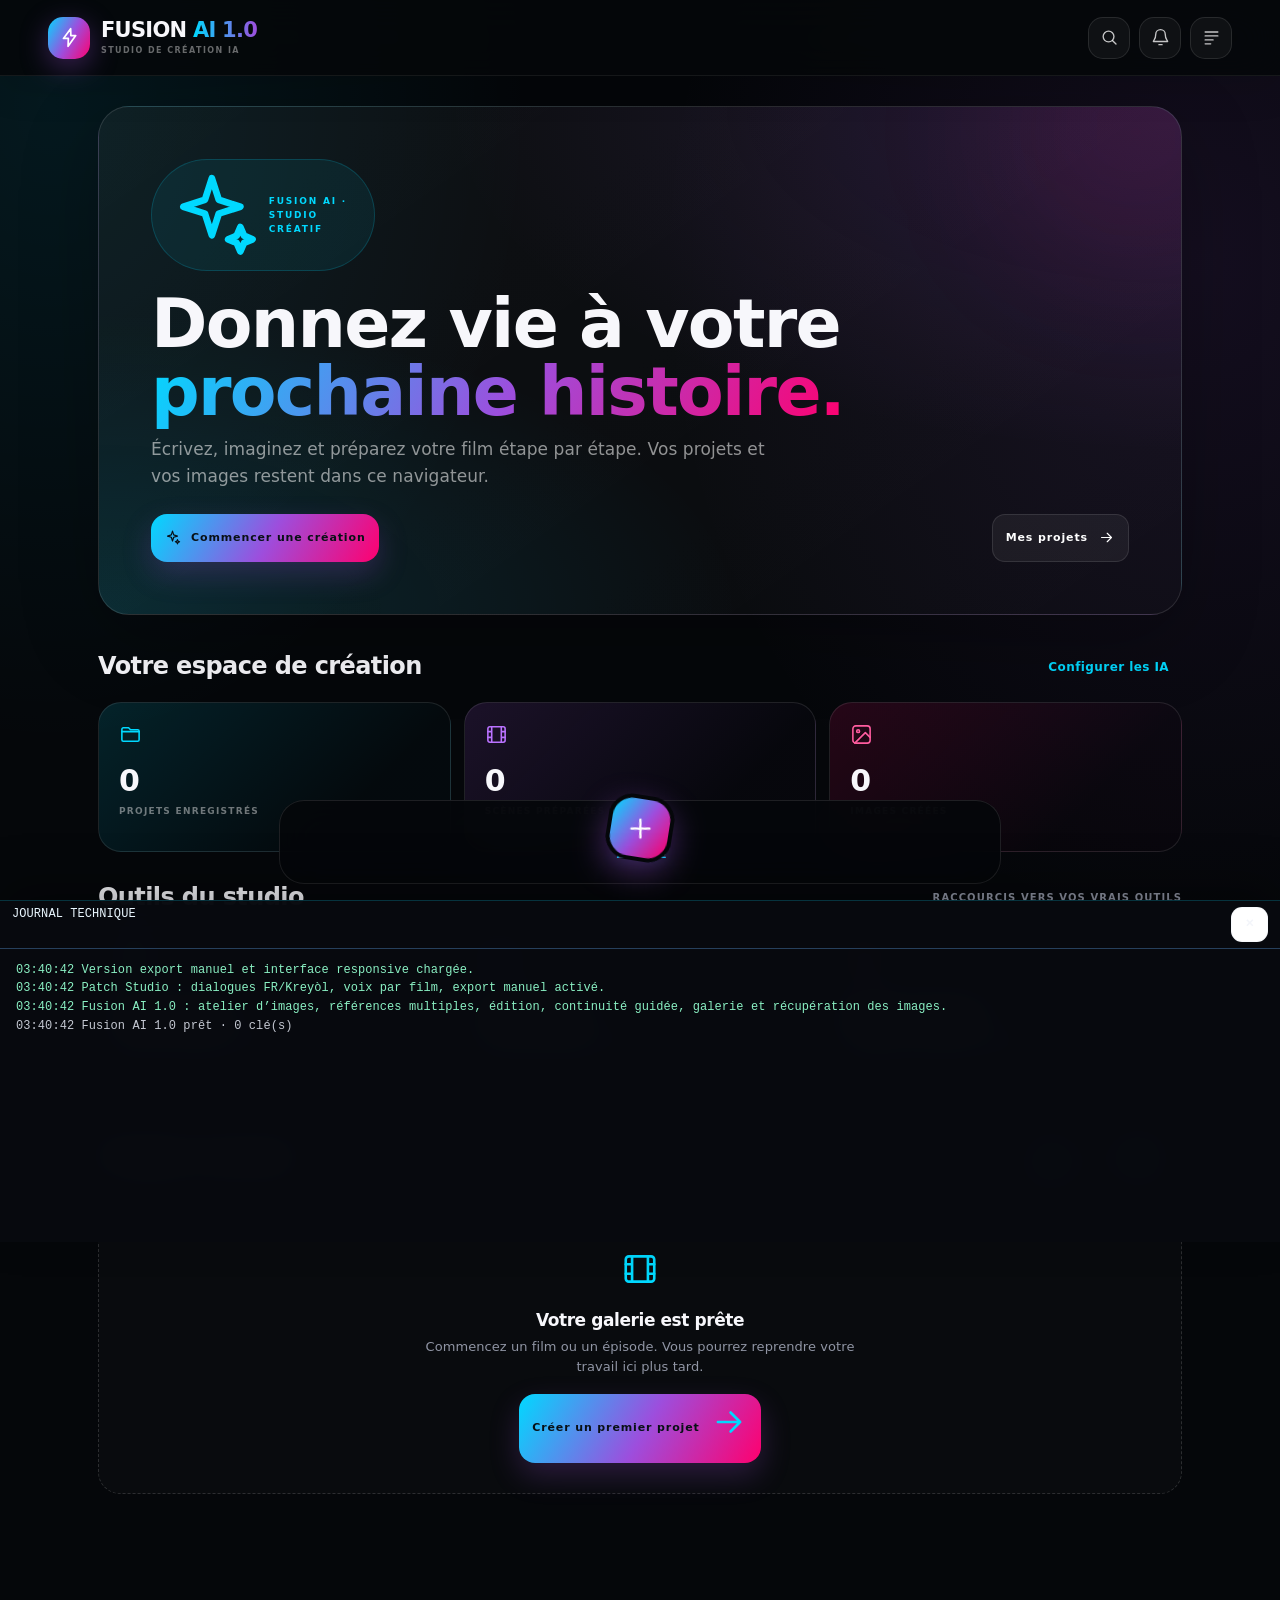
==== commit 8d7f85ab: "Ok" ====
--- a/Fusion-AI-1.0-Creator-Fix.html
+++ b/Fusion-AI-1.0-Creator-Fix.html
@@ -1,6 +1,7 @@
 <!DOCTYPE html>
 <html lang="fr"><head><meta charset="utf-8"><meta name="viewport" content="width=device-width,initial-scale=1">
 <title>Fusion AI 1.0 · Studio de création IA</title>
+<meta name="theme-color" content="#05070a">
 <link href="https://fonts.googleapis.com/css2?family=Orbitron:wght@400;600;800&family=Share+Tech+Mono&family=Rajdhani:wght@400;600;700&display=swap" rel="stylesheet">
 <style>
 :root{--bg:#f4f7fb;--p:#fff;--ink:#0b1a2b;--dim:#6b7c93;--ln:#d5deea;--a:#0a84ff;--b:#ff5a1f;--ok:#12b76a;--er:#e5383b;--m:'Share Tech Mono',ui-monospace,monospace}
@@ -65,9 +66,28 @@
 .lab-studio .lab-preview{width:100%;max-height:440px;object-fit:contain;background:#e8eef6;border-radius:8px;display:block;margin:8px 0}.fusion-image-workspace{display:grid;grid-template-columns:minmax(0,1fr) minmax(0,1fr);gap:14px;margin-top:12px}.fusion-image-panel{border:1px dashed var(--a);border-radius:8px;padding:12px;min-width:0}.fusion-ref-grid{display:grid;grid-template-columns:repeat(auto-fill,minmax(70px,1fr));gap:7px;margin:10px 0}.fusion-ref-item{position:relative;border:1px solid var(--ln);border-radius:6px;overflow:hidden;background:#e8eef6;aspect-ratio:1}.fusion-ref-item img{width:100%;height:100%;object-fit:cover;display:block}.fusion-ref-item button{position:absolute;top:2px;right:2px;padding:2px 5px;background:#fff;color:#111}.fusion-image-empty{border:1px dashed var(--ln);border-radius:8px;min-height:190px;display:flex;align-items:center;justify-content:center;text-align:center;padding:20px;color:var(--dim)}@media(max-width:700px){.fusion-image-workspace{grid-template-columns:1fr}}
 @media(max-width:700px){.fusion-brand{flex-wrap:wrap}.lab-studio{padding:10px}.ref-thumb{width:34px;height:34px}}
 </style></head><body>
-<header><div class="logo">FUSION <b>AI 1.0</b><i>STUDIO DE CRÉATION IA</i></div><nav id="steps"></nav>
-<div class="hb"><span class="chip" id="qchip"></span><button class="sm" data-a="sess">Mes films</button><button class="sm" data-a="con">Journal</button></div></header>
+<header id="fusion-header">
+  <div class="fusion-brand">
+    <div class="fusion-brand-mark" aria-hidden="true"><svg viewBox="0 0 24 24" fill="none"><path d="M13.2 2.8 5.7 13h5.1l-.3 8.2L18.5 10h-5.1l-.2-7.2Z" stroke="currentColor" stroke-width="1.8" stroke-linecap="round" stroke-linejoin="round"/></svg></div>
+    <div class="logo">FUSION <b>AI 1.0</b><i>STUDIO DE CRÉATION IA</i></div>
+  </div>
+  <nav id="steps" aria-label="Étapes de création"></nav>
+  <div class="hb">
+    <span class="chip" id="qchip"></span>
+    <button class="fusion-icon-button" type="button" data-a="portal-search" aria-label="Rechercher un projet" title="Rechercher un projet"><svg viewBox="0 0 24 24" fill="none" aria-hidden="true"><circle cx="10.8" cy="10.8" r="6.8" stroke="currentColor" stroke-width="1.7"/><path d="m16 16 4.2 4.2" stroke="currentColor" stroke-width="1.7" stroke-linecap="round"/></svg></button>
+    <button class="fusion-icon-button" type="button" data-a="portal-notifications" aria-label="Activité récente" title="Activité récente"><svg viewBox="0 0 24 24" fill="none" aria-hidden="true"><path d="M18 8a6 6 0 0 0-12 0c0 7-3 7-3 9h18c0-2-3-2-3-9M10 21h4" stroke="currentColor" stroke-width="1.7" stroke-linecap="round" stroke-linejoin="round"/></svg></button>
+    <button class="fusion-icon-button" type="button" data-a="con" aria-label="Journal technique" title="Journal technique"><svg viewBox="0 0 24 24" fill="none" aria-hidden="true"><path d="M4 5h16M4 10h16M4 15h10M4 20h7" stroke="currentColor" stroke-width="1.7" stroke-linecap="round"/></svg></button>
+  </div>
+</header>
+<div id="fusion-stage" hidden></div>
 <main id="main"></main>
+<nav id="fusion-bottom-nav" aria-label="Navigation principale">
+  <button class="fusion-nav-item" type="button" data-a="portal-route" data-screen="home"><svg viewBox="0 0 24 24" fill="none" aria-hidden="true"><path d="m3 10 9-7 9 7v10a1 1 0 0 1-1 1h-5v-7H9v7H4a1 1 0 0 1-1-1V10Z" stroke="currentColor" stroke-width="1.7" stroke-linejoin="round"/></svg><span>Accueil</span></button>
+  <button class="fusion-nav-item" type="button" data-a="portal-route" data-screen="gallery"><svg viewBox="0 0 24 24" fill="none" aria-hidden="true"><rect x="3" y="3" width="7" height="7" rx="1.5" stroke="currentColor" stroke-width="1.7"/><rect x="14" y="3" width="7" height="7" rx="1.5" stroke="currentColor" stroke-width="1.7"/><rect x="3" y="14" width="7" height="7" rx="1.5" stroke="currentColor" stroke-width="1.7"/><rect x="14" y="14" width="7" height="7" rx="1.5" stroke="currentColor" stroke-width="1.7"/></svg><span>Galerie</span></button>
+  <button class="fusion-nav-create" type="button" data-a="portal-create" aria-label="Nouvelle création" title="Nouvelle création"><svg viewBox="0 0 24 24" fill="none" aria-hidden="true"><path d="M12 5v14M5 12h14" stroke="currentColor" stroke-width="1.8" stroke-linecap="round"/></svg></button>
+  <button class="fusion-nav-item" type="button" data-a="portal-route" data-screen="inspiration"><svg viewBox="0 0 24 24" fill="none" aria-hidden="true"><path d="M12.5 2.8c.5 3.1-1.1 4.5-2.1 5.7-1.2 1.4-2.1 2.5-1.7 4.3.3 1.4 1.4 2.3 2.8 2.4-.1-1.7.8-3 2.4-4.2 3.2 2.4 4.2 5 3.2 7.6-.9 2.4-3.1 3.7-6.1 3.7-4.2 0-7-2.7-7-6.7 0-3.1 1.5-5.1 4-7.7 1.7-1.8 3.2-3.2 4.5-5.1Z" stroke="currentColor" stroke-width="1.6" stroke-linecap="round" stroke-linejoin="round"/></svg><span>Idées</span></button>
+  <button class="fusion-nav-item" type="button" data-a="portal-route" data-screen="settings"><svg viewBox="0 0 24 24" fill="none" aria-hidden="true"><circle cx="12" cy="8" r="3.4" stroke="currentColor" stroke-width="1.7"/><path d="M5 20c.7-3.2 3.2-5 7-5s6.3 1.8 7 5" stroke="currentColor" stroke-width="1.7" stroke-linecap="round"/></svg><span>Profil</span></button>
+</nav>
 <div id="con"><div style="display:flex;justify-content:space-between;padding:6px 12px;border-bottom:1px solid #26405c;font:12px var(--m)"><span>JOURNAL TECHNIQUE</span><button class="sm" data-a="con" style="color:#bfe3ff;border-color:#4a6a8a">✕</button></div><div id="lb"></div></div>
 <div id="md"><div id="mdc"></div></div><div id="toast"></div>
 <div id="pl"><video id="pv" playsinline style="display:none"></video><img id="pi" alt="" style="display:none"><div id="sub"></div><button data-a="stopplay">✕ Quitter</button></div>
@@ -1463,4 +1483,7 @@
 })();
 
 </script>
+<link rel="stylesheet" href="artifacts/fusion-ai-theme/fusion-theme.css">
+<link rel="stylesheet" href="fusion-portal.css">
+<script src="fusion-portal.js"></script>
 </body></html>
--- a/artifacts/fusion-ai-theme/fusion-theme.css
+++ b/artifacts/fusion-ai-theme/fusion-theme.css
@@ -0,0 +1,1434 @@
+@import url("https://api.fontshare.com/v2/css?f[]=clash-grotesk@400,500,600,700&f[]=satoshi@400,500,600,700&display=swap");
+
+:root {
+  color-scheme: dark;
+  --bg: #07090e;
+  --p: rgba(20, 23, 31, 0.84);
+  --ink: #f3f5fa;
+  --dim: #9ba4b5;
+  --ln: rgba(203, 215, 238, 0.14);
+  --a: #00d9ff;
+  --b: #ff4d9d;
+  --ok: #55e6b0;
+  --er: #ff718b;
+  --m: "SFMono-Regular", Consolas, "Liberation Mono", monospace;
+  --deep-bg: #07090e;
+  --card-bg: #12151c;
+  --neon-cyan: #00d9ff;
+  --neon-purple: #9d4edd;
+  --neon-pink: #ff006e;
+  --fusion-gradient: linear-gradient(118deg, #00d9ff 0%, #9d4edd 54%, #ff006e 100%);
+  --glass-fill: rgba(20, 23, 31, 0.78);
+  --glass-line: rgba(226, 233, 249, 0.12);
+  --glass-shadow: 0 22px 65px rgba(0, 0, 0, 0.34);
+  --focus-ring: 0 0 0 3px rgba(0, 217, 255, 0.22);
+}
+
+* {
+  box-sizing: border-box;
+  -webkit-tap-highlight-color: transparent;
+}
+
+html {
+  min-height: 100%;
+  background: var(--deep-bg);
+  scroll-behavior: smooth;
+  scrollbar-color: rgba(0, 217, 255, 0.42) #090b11;
+}
+
+body {
+  min-height: 100vh;
+  padding-bottom: 30px;
+  overflow-x: hidden;
+  color: var(--ink);
+  background:
+    radial-gradient(ellipse 56rem 38rem at 92% -12%, rgba(157, 78, 221, 0.17), transparent 68%),
+    radial-gradient(ellipse 44rem 28rem at -12% 48%, rgba(0, 217, 255, 0.075), transparent 72%),
+    radial-gradient(ellipse 55rem 30rem at 76% 105%, rgba(255, 77, 157, 0.07), transparent 72%),
+    #07090e;
+  font: 15px/1.58 "Satoshi", sans-serif;
+  letter-spacing: 0.005em;
+}
+
+body::before {
+  position: fixed;
+  z-index: -1;
+  inset: 0;
+  content: "";
+  pointer-events: none;
+  opacity: 0.16;
+  background-image: radial-gradient(rgba(221, 230, 247, 0.38) 0.55px, transparent 0.55px);
+  background-size: 5px 5px;
+  mask-image: linear-gradient(to bottom, black, transparent 84%);
+}
+
+body::after {
+  position: fixed;
+  z-index: 80;
+  top: 0;
+  left: 0;
+  width: 100%;
+  height: 2px;
+  content: "";
+  pointer-events: none;
+  background: var(--fusion-gradient);
+  opacity: 0.88;
+}
+
+::selection {
+  color: #071015;
+  background: rgba(0, 217, 255, 0.78);
+}
+
+::-webkit-scrollbar {
+  width: 8px;
+  height: 8px;
+}
+
+::-webkit-scrollbar-track {
+  background: rgba(8, 10, 16, 0.8);
+}
+
+::-webkit-scrollbar-thumb {
+  border: 2px solid #090b11;
+  border-radius: 99px;
+  background: rgba(148, 164, 190, 0.34);
+}
+
+header {
+  position: sticky;
+  z-index: 30;
+  top: 0;
+  display: flex;
+  flex-wrap: wrap;
+  align-items: center;
+  justify-content: space-between;
+  gap: 12px 20px;
+  padding: 14px clamp(18px, 4vw, 56px);
+  border-bottom: 1px solid rgba(223, 231, 249, 0.09);
+  background: rgba(8, 10, 16, 0.78);
+  box-shadow: 0 12px 40px rgba(0, 0, 0, 0.18);
+  backdrop-filter: blur(24px) saturate(125%);
+  -webkit-backdrop-filter: blur(24px) saturate(125%);
+}
+
+.logo {
+  color: #f4f6fb;
+  font: 700 21px/1 "Clash Grotesk", sans-serif;
+  letter-spacing: 0.045em;
+}
+
+.logo b {
+  color: var(--a);
+  font-weight: 700;
+  background: var(--fusion-gradient);
+  background-clip: text;
+  -webkit-text-fill-color: transparent;
+}
+
+.logo i {
+  display: block;
+  margin-top: 6px;
+  color: #7d8798;
+  font: 600 9px/1.2 var(--m);
+  letter-spacing: 0.2em;
+}
+
+.fusion-brand {
+  display: flex;
+  flex-wrap: wrap;
+  align-items: center;
+  gap: 8px;
+}
+
+.fusion-version {
+  padding: 4px 8px;
+  border: 1px solid rgba(0, 217, 255, 0.36);
+  border-radius: 999px;
+  color: #76eaff;
+  background: rgba(0, 217, 255, 0.08);
+  font: 600 10px/1.2 var(--m);
+  letter-spacing: 0.08em;
+}
+
+#steps {
+  display: flex;
+  flex-wrap: wrap;
+  gap: 6px;
+  align-items: center;
+}
+
+.st {
+  min-height: 34px;
+  padding: 7px 11px;
+  border: 1px solid rgba(208, 219, 241, 0.12);
+  border-radius: 11px;
+  color: #8e98aa;
+  background: rgba(255, 255, 255, 0.035);
+  font: 600 10px/1.25 var(--m);
+  letter-spacing: 0.025em;
+  transition: color 160ms ease, border-color 160ms ease, background 160ms ease, transform 160ms ease;
+}
+
+.st.ok {
+  border-color: rgba(0, 217, 255, 0.24);
+  color: #9defff;
+  background: rgba(0, 217, 255, 0.07);
+}
+
+.st.on {
+  border-color: transparent;
+  color: #071015;
+  background: var(--fusion-gradient);
+  box-shadow: 0 5px 24px rgba(0, 217, 255, 0.17);
+}
+
+.st:disabled {
+  opacity: 0.42;
+  cursor: not-allowed;
+}
+
+.st.on:disabled {
+  opacity: 1;
+}
+
+.hb {
+  display: flex;
+  align-items: center;
+  gap: 8px;
+}
+
+main {
+  width: min(100%, 1230px);
+  margin-inline: auto;
+  padding: clamp(18px, 3.8vw, 46px) clamp(14px, 3.5vw, 42px) 56px;
+}
+
+h1,
+h2,
+h3 {
+  color: #f3f5fa;
+  font-family: "Clash Grotesk", sans-serif;
+}
+
+h2 {
+  margin: 6px 0 12px;
+  font-size: clamp(24px, 3vw, 34px);
+  font-weight: 600;
+  line-height: 1.13;
+  letter-spacing: -0.035em;
+}
+
+h2 b {
+  color: #83ecff;
+  font-weight: inherit;
+  background: var(--fusion-gradient);
+  background-clip: text;
+  -webkit-text-fill-color: transparent;
+}
+
+h3 {
+  margin: 22px 0 9px;
+  color: #dfe5f1;
+  font-size: 16px;
+  font-weight: 600;
+  line-height: 1.3;
+  letter-spacing: -0.012em;
+}
+
+p {
+  color: #c0c8d7;
+}
+
+p.sub {
+  max-width: 790px;
+  margin-bottom: 14px;
+  color: #a4adbd;
+  font-size: 14px;
+}
+
+.lab {
+  color: #8e9bad;
+  font: 600 10px/1.45 var(--m);
+  letter-spacing: 0.115em;
+  text-transform: uppercase;
+}
+
+.hero {
+  position: relative;
+  isolation: isolate;
+  overflow: hidden;
+  margin-bottom: 18px;
+  padding: clamp(20px, 3.2vw, 36px);
+  border: 1px solid rgba(223, 231, 249, 0.12);
+  border-radius: 26px;
+  background:
+    radial-gradient(ellipse at 100% 0%, rgba(157, 78, 221, 0.105), transparent 39%),
+    linear-gradient(140deg, rgba(24, 28, 38, 0.9), rgba(14, 17, 24, 0.87));
+  box-shadow: var(--glass-shadow), inset 0 1px rgba(255, 255, 255, 0.035);
+  backdrop-filter: blur(18px);
+}
+
+.hero::before {
+  position: absolute;
+  z-index: -1;
+  top: 0;
+  right: 8%;
+  width: 190px;
+  height: 1px;
+  content: "";
+  background: linear-gradient(90deg, transparent, rgba(0, 217, 255, 0.7), transparent);
+  opacity: 0.55;
+}
+
+.hero::after {
+  position: absolute;
+  z-index: -1;
+  top: -112px;
+  right: -95px;
+  width: 245px;
+  height: 245px;
+  border: 1px solid rgba(157, 78, 221, 0.11);
+  border-radius: 50%;
+  content: "";
+  box-shadow: 0 0 0 24px rgba(157, 78, 221, 0.025), 0 0 0 54px rgba(0, 217, 255, 0.018);
+  pointer-events: none;
+}
+
+.guide {
+  display: flex;
+  align-items: flex-start;
+  gap: 12px;
+  margin: 14px 0 20px;
+  padding: 13px 16px;
+  border: 1px solid rgba(0, 217, 255, 0.34);
+  border-radius: 15px;
+  color: #d2edf2;
+  background: linear-gradient(105deg, rgba(0, 217, 255, 0.09), rgba(157, 78, 221, 0.045));
+  box-shadow: inset 3px 0 0 rgba(0, 217, 255, 0.62);
+}
+
+.guide.go {
+  border-color: rgba(85, 230, 176, 0.36);
+  color: #c8f5e3;
+  background: rgba(85, 230, 176, 0.075);
+  box-shadow: inset 3px 0 0 rgba(85, 230, 176, 0.72);
+}
+
+.guide.wt {
+  border-color: rgba(255, 192, 105, 0.4);
+  color: #ffe3b8;
+  background: rgba(255, 177, 76, 0.075);
+  box-shadow: inset 3px 0 0 #ffbf69;
+}
+
+.guide.er {
+  display: block;
+  border-color: rgba(255, 113, 139, 0.48);
+  color: #ffd1d9;
+  background: rgba(255, 72, 111, 0.1);
+  box-shadow: inset 3px 0 0 var(--er);
+}
+
+textarea,
+input[type="text"],
+input[type="password"],
+input[type="number"],
+input[type="search"],
+select {
+  display: block;
+  width: 100%;
+  max-width: 100%;
+  min-height: 44px;
+  padding: 11px 13px;
+  border: 1px solid rgba(197, 211, 236, 0.17);
+  border-radius: 12px;
+  outline: 0;
+  color: #eef3fa;
+  background: rgba(6, 9, 15, 0.68);
+  font: 13px/1.55 "Satoshi", sans-serif;
+  box-shadow: inset 0 1px rgba(255, 255, 255, 0.025);
+  transition: border-color 160ms ease, background 160ms ease, box-shadow 160ms ease;
+}
+
+textarea {
+  min-height: 100px;
+  margin: 5px 0;
+  resize: vertical;
+}
+
+textarea[readonly] {
+  color: #b3bdcf;
+  background: rgba(8, 11, 17, 0.9);
+}
+
+textarea::placeholder,
+input::placeholder {
+  color: #677286;
+  opacity: 1;
+}
+
+select {
+  color-scheme: dark;
+}
+
+select option {
+  color: #eef3fa;
+  background: #131720;
+}
+
+textarea:focus,
+input:focus,
+select:focus {
+  border-color: rgba(0, 217, 255, 0.78);
+  background-color: rgba(8, 14, 21, 0.96);
+  box-shadow: var(--focus-ring);
+}
+
+input[type="checkbox"],
+input[type="radio"] {
+  width: 17px;
+  height: 17px;
+  accent-color: var(--a);
+  vertical-align: -3px;
+}
+
+input[type="range"],
+.custom-slider,
+.custom-range {
+  width: 100%;
+  height: 6px;
+  border-radius: 99px;
+  outline: none;
+  background: rgba(218, 228, 245, 0.15);
+  accent-color: var(--a);
+  cursor: pointer;
+  appearance: none;
+  -webkit-appearance: none;
+}
+
+input[type="range"]::-webkit-slider-thumb,
+.custom-slider::-webkit-slider-thumb,
+.custom-range::-webkit-slider-thumb {
+  width: 17px;
+  height: 17px;
+  border: 2px solid #e6fbff;
+  border-radius: 50%;
+  background: #00d9ff;
+  box-shadow: 0 0 0 4px rgba(0, 217, 255, 0.12), 0 0 14px rgba(0, 217, 255, 0.5);
+  appearance: none;
+  -webkit-appearance: none;
+}
+
+input[type="range"]::-moz-range-thumb,
+.custom-slider::-moz-range-thumb,
+.custom-range::-moz-range-thumb {
+  width: 13px;
+  height: 13px;
+  border: 2px solid #e6fbff;
+  border-radius: 50%;
+  background: #00d9ff;
+  box-shadow: 0 0 0 4px rgba(0, 217, 255, 0.12), 0 0 14px rgba(0, 217, 255, 0.5);
+}
+
+label.f {
+  display: block;
+  margin: 11px 0;
+  color: #c4ccda;
+}
+
+label.f > span {
+  display: block;
+  margin-bottom: 6px;
+}
+
+button,
+.btn {
+  display: inline-flex;
+  min-height: 40px;
+  align-items: center;
+  justify-content: center;
+  gap: 7px;
+  padding: 9px 14px;
+  border: 1px solid rgba(207, 218, 239, 0.17);
+  border-radius: 12px;
+  color: #dce4f1;
+  background: rgba(255, 255, 255, 0.055);
+  font: 600 12px/1.2 "Satoshi", sans-serif;
+  letter-spacing: 0.025em;
+  text-align: center;
+  text-decoration: none;
+  cursor: pointer;
+  transition: color 160ms ease, border-color 160ms ease, background 160ms ease, transform 160ms ease, box-shadow 160ms ease;
+}
+
+button:hover:not(:disabled),
+.btn:hover {
+  border-color: rgba(0, 217, 255, 0.44);
+  color: #fff;
+  background: rgba(0, 217, 255, 0.1);
+}
+
+button:active:not(:disabled),
+.btn:active {
+  transform: translateY(1px);
+}
+
+button:focus-visible,
+.btn:focus-visible,
+a:focus-visible {
+  outline: 2px solid #64eaff;
+  outline-offset: 3px;
+}
+
+button:disabled,
+button[disabled],
+.btn[aria-disabled="true"] {
+  border-color: rgba(196, 206, 222, 0.08);
+  color: #727d90;
+  background: rgba(255, 255, 255, 0.025);
+  box-shadow: none;
+  opacity: 0.5;
+  cursor: not-allowed;
+  filter: saturate(0.45);
+}
+
+.big {
+  min-height: 48px;
+  padding: 13px 21px;
+  border-color: transparent;
+  color: #071015;
+  background: var(--fusion-gradient);
+  font-size: 13px;
+  font-weight: 700;
+  letter-spacing: 0.035em;
+  box-shadow: 0 9px 30px rgba(0, 217, 255, 0.13);
+}
+
+.big:hover:not(:disabled) {
+  border-color: transparent;
+  color: #071015;
+  background: linear-gradient(118deg, #4be8ff 0%, #bd79ef 54%, #ff79b4 100%);
+  box-shadow: 0 12px 36px rgba(157, 78, 221, 0.22);
+}
+
+.sm {
+  min-height: 32px;
+  padding: 6px 10px;
+  border-radius: 9px;
+  font-size: 11px;
+}
+
+.ft {
+  display: flex;
+  flex-wrap: wrap;
+  align-items: center;
+  justify-content: space-between;
+  gap: 12px;
+  margin-top: 24px;
+  padding-top: 18px;
+  border-top: 1px solid rgba(218, 228, 246, 0.105);
+}
+
+.ft > * {
+  min-width: 0;
+}
+
+.ft .big {
+  min-width: 150px;
+}
+
+.chips,
+.gc,
+.rw,
+.lad {
+  display: flex;
+  flex-wrap: wrap;
+  align-items: center;
+  gap: 7px;
+}
+
+.chips {
+  margin: 9px 0;
+}
+
+.chip {
+  display: inline-flex;
+  align-items: center;
+  min-height: 25px;
+  padding: 3px 9px;
+  border: 1px solid rgba(85, 230, 176, 0.4);
+  border-radius: 999px;
+  color: #8af0c3;
+  background: rgba(85, 230, 176, 0.075);
+  font: 600 10px/1.3 var(--m);
+}
+
+.chip.off {
+  border-color: rgba(255, 113, 139, 0.43);
+  color: #ff9cac;
+  background: rgba(255, 113, 139, 0.08);
+}
+
+.chip.sat {
+  border-color: rgba(255, 192, 105, 0.4);
+  color: #ffd18c;
+  background: rgba(255, 192, 105, 0.075);
+}
+
+.gc {
+  margin: 7px 0 12px;
+}
+
+.gc button {
+  min-height: 36px;
+  padding: 8px 12px;
+  border-radius: 999px;
+  color: #b8c1d0;
+  background: rgba(255, 255, 255, 0.035);
+}
+
+.gc button.sel {
+  border-color: rgba(0, 217, 255, 0.45);
+  color: #c9f8ff;
+  background: rgba(0, 217, 255, 0.13);
+  box-shadow: inset 0 0 0 1px rgba(0, 217, 255, 0.13);
+}
+
+.choice {
+  display: grid;
+  grid-template-columns: repeat(auto-fit, minmax(min(100%, 270px), 1fr));
+  gap: 12px;
+  margin: 12px 0 16px;
+}
+
+.ch {
+  min-width: 0;
+  padding: 17px 18px;
+  border: 1px solid rgba(211, 221, 239, 0.14);
+  border-radius: 18px;
+  color: #b5bece;
+  background: linear-gradient(145deg, rgba(255, 255, 255, 0.045), rgba(255, 255, 255, 0.018));
+  cursor: pointer;
+  transition: transform 180ms ease, border-color 180ms ease, background 180ms ease, box-shadow 180ms ease;
+}
+
+.ch:hover {
+  transform: translateY(-2px);
+  border-color: rgba(0, 217, 255, 0.32);
+  background: rgba(255, 255, 255, 0.06);
+}
+
+.ch.sel {
+  border-color: rgba(0, 217, 255, 0.52);
+  color: #d9eaf2;
+  background: linear-gradient(145deg, rgba(0, 217, 255, 0.12), rgba(157, 78, 221, 0.075));
+  box-shadow: inset 0 0 0 1px rgba(0, 217, 255, 0.14), 0 10px 32px rgba(0, 0, 0, 0.16);
+}
+
+.ch b {
+  display: block;
+  margin-bottom: 6px;
+  color: #f0f3f9;
+  font: 600 16px/1.3 "Clash Grotesk", sans-serif;
+}
+
+.grid {
+  display: grid;
+  grid-template-columns: repeat(auto-fill, minmax(min(100%, 260px), 1fr));
+  gap: 14px;
+}
+
+.cd {
+  position: relative;
+  min-width: 0;
+  overflow: hidden;
+  padding: 13px;
+  border: 1px solid rgba(214, 224, 243, 0.12);
+  border-radius: 19px;
+  color: #d6dce7;
+  background: linear-gradient(150deg, rgba(24, 28, 38, 0.92), rgba(15, 18, 25, 0.88));
+  box-shadow: 0 14px 40px rgba(0, 0, 0, 0.2), inset 0 1px rgba(255, 255, 255, 0.028);
+}
+
+.cd.pk {
+  border-color: rgba(0, 217, 255, 0.47);
+  background:
+    linear-gradient(140deg, rgba(0, 217, 255, 0.09), transparent 70%),
+    rgba(19, 23, 31, 0.92);
+  box-shadow: inset 0 0 0 1px rgba(0, 217, 255, 0.13), 0 12px 38px rgba(0, 0, 0, 0.25);
+}
+
+.cd p {
+  margin: 5px 0;
+  color: #c5cddd;
+  overflow-wrap: anywhere;
+}
+
+.im,
+.th {
+  position: relative;
+  overflow: hidden;
+  display: flex;
+  align-items: center;
+  justify-content: center;
+  min-width: 0;
+  border: 1px solid rgba(220, 230, 247, 0.1);
+  border-radius: 13px;
+  color: #8793a6;
+  background:
+    radial-gradient(ellipse at 25% 20%, rgba(0, 217, 255, 0.09), transparent 48%),
+    linear-gradient(145deg, #171c26, #10131a);
+}
+
+.im {
+  margin-bottom: 8px;
+}
+
+.im img,
+.th img,
+.th video {
+  position: absolute;
+  inset: 0;
+  width: 100%;
+  height: 100%;
+  object-fit: cover;
+}
+
+.sp,
+.sp2 {
+  border: 2px solid rgba(0, 217, 255, 0.85);
+  border-top-color: transparent;
+  border-radius: 50%;
+  animation: fusion-spin 1s linear infinite;
+}
+
+.sp {
+  position: absolute;
+  z-index: 2;
+  width: 27px;
+  height: 27px;
+}
+
+.sp2 {
+  display: inline-block;
+  width: 16px;
+  height: 16px;
+  flex: none;
+}
+
+@keyframes fusion-spin {
+  to { transform: rotate(360deg); }
+}
+
+.ip {
+  margin: 9px 0;
+  padding: 10px;
+  border: 1px solid rgba(209, 220, 240, 0.1);
+  border-radius: 12px;
+  background: rgba(5, 8, 14, 0.4);
+}
+
+.rw {
+  margin-top: 7px;
+}
+
+.up {
+  border: 1px dashed rgba(0, 217, 255, 0.4);
+  cursor: pointer;
+}
+
+.bar {
+  height: 7px;
+  overflow: hidden;
+  margin: 14px 0;
+  border-radius: 99px;
+  background: rgba(216, 228, 246, 0.12);
+}
+
+.bar i {
+  display: block;
+  width: 0;
+  height: 100%;
+  border-radius: inherit;
+  background: var(--fusion-gradient);
+  box-shadow: 0 0 14px rgba(0, 217, 255, 0.35);
+  transition: width 400ms ease;
+}
+
+.feed {
+  margin: 12px 0;
+}
+
+.fi {
+  display: flex;
+  align-items: center;
+  gap: 10px;
+  padding: 9px 2px;
+  border-bottom: 1px solid rgba(218, 228, 244, 0.08);
+  color: #c3cbd9;
+  font-size: 14px;
+}
+
+.fi.ok {
+  color: #8be9c1;
+}
+
+.fi.er {
+  color: #ff9aab;
+}
+
+.fi em {
+  margin-left: auto;
+  color: #7f8b9e;
+  font: 10px var(--m);
+  font-style: normal;
+}
+
+.fi .ic {
+  width: 19px;
+  flex: none;
+  color: var(--a);
+  text-align: center;
+}
+
+.dot {
+  display: inline-block;
+  width: 9px;
+  height: 9px;
+  margin-right: 7px;
+  border-radius: 50%;
+  background: #697487;
+}
+
+.dot.run {
+  background: var(--ok);
+  box-shadow: 0 0 12px rgba(85, 230, 176, 0.6);
+}
+
+.dot.full {
+  background: #ffc069;
+  animation: fusion-blink 1s ease-in-out infinite;
+}
+
+@keyframes fusion-blink {
+  50% { opacity: 0.32; }
+}
+
+.lad {
+  margin: 8px 0;
+}
+
+.lad i {
+  padding: 4px 9px;
+  border: 1px solid rgba(200, 213, 236, 0.13);
+  border-radius: 999px;
+  color: #8793a5;
+  font: 10px var(--m);
+  font-style: normal;
+}
+
+.lad i.past {
+  border-color: rgba(0, 217, 255, 0.28);
+  color: #89eaff;
+  background: rgba(0, 217, 255, 0.065);
+}
+
+.lad i.on {
+  border-color: rgba(157, 78, 221, 0.6);
+  color: #f4ddff;
+  background: rgba(157, 78, 221, 0.2);
+}
+
+.tl {
+  border: 1px solid rgba(208, 220, 241, 0.12);
+  border-radius: 15px;
+  background: rgba(18, 22, 30, 0.86);
+}
+
+.tl.ok {
+  border-color: rgba(85, 230, 176, 0.38);
+}
+
+.tl.run {
+  border-color: rgba(0, 217, 255, 0.42);
+  box-shadow: inset 0 0 0 1px rgba(0, 217, 255, 0.1);
+}
+
+.tl.er {
+  border-color: rgba(255, 113, 139, 0.48);
+}
+
+.tg,
+.nw {
+  position: absolute;
+  z-index: 2;
+  top: 7px;
+  padding: 4px 7px;
+  border: 1px solid rgba(255, 255, 255, 0.11);
+  border-radius: 999px;
+  color: #ecf1f8;
+  background: rgba(8, 10, 15, 0.78);
+  font: 9px var(--m);
+  backdrop-filter: blur(8px);
+}
+
+.tg {
+  left: 7px;
+}
+
+.nw {
+  right: 7px;
+  border-color: rgba(255, 77, 157, 0.38);
+  color: #ffb5d4;
+}
+
+.tx {
+  padding: 8px 9px;
+  color: #dce2ed;
+  font-size: 13px;
+  line-height: 1.4;
+}
+
+.mt {
+  padding: 0 9px 8px;
+  color: #8d98aa;
+  font: 10px var(--m);
+}
+
+.kp {
+  display: flex;
+  flex-wrap: wrap;
+  gap: 16px 28px;
+  margin: 16px 0;
+}
+
+.kp b {
+  display: block;
+  margin-top: 4px;
+  color: #f3f6fb;
+  font: 600 24px/1.1 "Clash Grotesk", sans-serif;
+}
+
+#con {
+  position: fixed;
+  z-index: 50;
+  right: 0;
+  bottom: 0;
+  left: 0;
+  display: flex;
+  height: min(38vh, 420px);
+  flex-direction: column;
+  border-top: 1px solid rgba(0, 217, 255, 0.2);
+  color: #c3dbe8;
+  background: rgba(8, 11, 17, 0.96);
+  box-shadow: 0 -16px 55px rgba(0, 0, 0, 0.5);
+  transform: translateY(100%);
+  transition: transform 240ms ease;
+  backdrop-filter: blur(20px);
+}
+
+#con.on {
+  transform: none;
+}
+
+#lb {
+  flex: 1;
+  overflow: auto;
+  padding: 12px 16px;
+  font: 12px/1.55 var(--m);
+}
+
+.lg.er {
+  color: #ff92a5;
+}
+
+.lg.wr {
+  color: #ffd08a;
+}
+
+.lg.ok {
+  color: #8af0c3;
+}
+
+#md {
+  position: fixed;
+  z-index: 70;
+  inset: 0;
+  display: none;
+  align-items: center;
+  justify-content: center;
+  padding: 16px;
+  background: rgba(2, 4, 8, 0.78);
+  backdrop-filter: blur(8px);
+}
+
+#md.on {
+  display: flex;
+}
+
+#md > div {
+  width: min(100%, 680px);
+  max-height: 86vh;
+  overflow: auto;
+  padding: clamp(18px, 4vw, 30px);
+  border: 1px solid rgba(218, 230, 248, 0.15);
+  border-radius: 23px;
+  color: var(--ink);
+  background: linear-gradient(145deg, rgba(27, 31, 42, 0.98), rgba(13, 16, 23, 0.98));
+  box-shadow: 0 30px 100px rgba(0, 0, 0, 0.65);
+}
+
+#toast {
+  position: fixed;
+  z-index: 90;
+  right: 14px;
+  bottom: 18px;
+  left: 14px;
+  display: flex;
+  flex-direction: column;
+  align-items: center;
+  gap: 7px;
+  pointer-events: none;
+}
+
+#toast div {
+  max-width: min(100%, 600px);
+  padding: 10px 16px;
+  border: 1px solid rgba(223, 232, 248, 0.13);
+  border-radius: 13px;
+  color: #edf6ff;
+  background: rgba(20, 24, 33, 0.96);
+  font: 12px/1.45 "Satoshi", sans-serif;
+  box-shadow: 0 12px 36px rgba(0, 0, 0, 0.35);
+  backdrop-filter: blur(14px);
+}
+
+#pl {
+  position: fixed;
+  z-index: 100;
+  inset: 0;
+  display: none;
+  align-items: center;
+  justify-content: center;
+  background: #030408;
+}
+
+#pl.on {
+  display: flex;
+}
+
+#pv,
+#pi {
+  max-width: 100vw;
+  max-height: 100vh;
+}
+
+#sub {
+  position: absolute;
+  right: 5%;
+  bottom: 7%;
+  left: 5%;
+  color: #fff;
+  font: 600 22px/1.35 "Clash Grotesk", sans-serif;
+  text-align: center;
+  text-shadow: 0 2px 12px rgba(0, 0, 0, 0.85);
+}
+
+#pl button {
+  position: absolute;
+  top: 14px;
+  right: 14px;
+}
+
+.ref-strip {
+  display: flex;
+  flex-wrap: wrap;
+  gap: 6px;
+  margin: 8px 0;
+}
+
+.ref-thumb {
+  width: 44px;
+  height: 44px;
+  border: 1px solid rgba(219, 230, 247, 0.2);
+  border-radius: 10px;
+  object-fit: cover;
+}
+
+.lab-studio {
+  margin: 18px 0;
+  padding: clamp(14px, 2.4vw, 22px);
+  border: 1px solid rgba(157, 78, 221, 0.3);
+  border-radius: 21px;
+  background:
+    radial-gradient(ellipse at 100% 0%, rgba(157, 78, 221, 0.1), transparent 42%),
+    rgba(10, 13, 20, 0.65);
+}
+
+.lab-studio .lab-preview {
+  display: block;
+  width: 100%;
+  max-height: 460px;
+  margin: 10px 0;
+  border: 1px solid rgba(218, 230, 247, 0.13);
+  border-radius: 16px;
+  background: #0c1017;
+  object-fit: contain;
+}
+
+.fusion-image-workspace {
+  display: grid;
+  grid-template-columns: minmax(0, 1fr) minmax(0, 1fr);
+  gap: 14px;
+  margin-top: 14px;
+}
+
+.fusion-image-panel {
+  min-width: 0;
+  padding: 15px;
+  border: 1px solid rgba(0, 217, 255, 0.19);
+  border-radius: 17px;
+  background: rgba(18, 22, 30, 0.68);
+}
+
+.fusion-ref-grid {
+  display: grid;
+  grid-template-columns: repeat(auto-fill, minmax(68px, 1fr));
+  gap: 8px;
+  margin: 11px 0;
+}
+
+.fusion-ref-item {
+  position: relative;
+  overflow: hidden;
+  aspect-ratio: 1;
+  border: 1px solid rgba(209, 223, 243, 0.14);
+  border-radius: 12px;
+  background: #11151d;
+}
+
+.fusion-ref-item img {
+  display: block;
+  width: 100%;
+  height: 100%;
+  object-fit: cover;
+}
+
+.fusion-ref-item button {
+  position: absolute;
+  top: 4px;
+  right: 4px;
+  min-height: 26px;
+  padding: 3px 7px;
+  border-color: rgba(255, 255, 255, 0.22);
+  border-radius: 8px;
+  color: #fff;
+  background: rgba(6, 8, 12, 0.78);
+}
+
+.fusion-image-empty {
+  display: flex;
+  min-height: 190px;
+  align-items: center;
+  justify-content: center;
+  padding: 22px;
+  border: 1px dashed rgba(188, 205, 232, 0.22);
+  border-radius: 15px;
+  color: #929db0;
+  background: rgba(5, 8, 14, 0.4);
+  text-align: center;
+}
+
+.cg-settings {
+  display: grid;
+  grid-template-columns: repeat(2, minmax(0, 1fr));
+  gap: 13px;
+  margin: 17px 0;
+}
+
+.cg-setting {
+  min-width: 0;
+  padding: 16px;
+  border: 1px solid rgba(212, 223, 243, 0.12);
+  border-radius: 16px;
+  background: rgba(255, 255, 255, 0.035);
+}
+
+.cg-setting label {
+  display: block;
+  margin-bottom: 8px;
+  color: #e6ebf4;
+  font-weight: 700;
+}
+
+.cg-results {
+  display: grid;
+  grid-template-columns: repeat(2, minmax(0, 1fr));
+  gap: 16px;
+}
+
+.cg-result {
+  min-width: 0;
+  overflow: hidden;
+  padding: 15px;
+  border: 1px solid rgba(212, 223, 243, 0.13);
+  border-radius: 19px;
+  background: rgba(18, 22, 30, 0.86);
+}
+
+.cg-result img {
+  width: 100%;
+  max-height: 320px;
+  border: 1px solid rgba(220, 230, 247, 0.1);
+  border-radius: 13px;
+  background: #0c1017;
+  object-fit: contain;
+}
+
+.cg-prompt {
+  overflow-wrap: anywhere;
+  margin: 10px 0;
+  padding: 12px;
+  border: 1px solid rgba(209, 221, 241, 0.12);
+  border-radius: 12px;
+  color: #c0cadd;
+  background: rgba(4, 7, 12, 0.55);
+  font: 12px/1.65 var(--m);
+  white-space: pre-wrap;
+}
+
+.cg-actions {
+  display: flex;
+  flex-wrap: wrap;
+  gap: 8px;
+  margin-top: 10px;
+}
+
+.cg-title {
+  margin: 4px 0 8px;
+  color: #f2f5fa;
+  font: 600 18px/1.25 "Clash Grotesk", sans-serif;
+}
+
+.cg-muted {
+  color: #9ba6b8;
+  font-size: 12px;
+}
+
+/* On small screens the workflow steps become the studio's fixed, glass dock. */
+@media (max-width: 760px) {
+  body {
+    padding-bottom: calc(92px + env(safe-area-inset-bottom));
+  }
+
+  header {
+    position: relative;
+    gap: 10px;
+    padding: 13px 16px;
+    background: rgba(8, 10, 16, 0.9);
+  }
+
+  #steps {
+    position: fixed;
+    z-index: 45;
+    right: 12px;
+    bottom: calc(10px + env(safe-area-inset-bottom));
+    left: 12px;
+    display: flex;
+    width: auto;
+    overflow-x: auto;
+    flex-wrap: nowrap;
+    justify-content: flex-start;
+    gap: 6px;
+    padding: 9px;
+    border: 1px solid rgba(213, 226, 248, 0.13);
+    border-radius: 18px;
+    background: rgba(12, 15, 22, 0.9);
+    box-shadow: 0 14px 44px rgba(0, 0, 0, 0.56);
+    scrollbar-width: none;
+    backdrop-filter: blur(24px) saturate(140%);
+    -webkit-backdrop-filter: blur(24px) saturate(140%);
+  }
+
+  #steps::-webkit-scrollbar {
+    display: none;
+  }
+
+  #steps .st {
+    min-width: max-content;
+    min-height: 38px;
+    flex: 0 0 auto;
+    padding-inline: 11px;
+    border-radius: 12px;
+  }
+
+  .hb {
+    gap: 6px;
+  }
+
+  .hb .chip {
+    display: none;
+  }
+
+  main {
+    padding: 15px 12px 32px;
+  }
+
+  h2 {
+    font-size: clamp(23px, 7vw, 29px);
+  }
+
+  h3 {
+    margin-top: 19px;
+  }
+
+  .hero {
+    padding: 19px 16px;
+    border-radius: 21px;
+  }
+
+  .guide {
+    gap: 9px;
+    margin: 12px 0 17px;
+    padding: 12px;
+    border-radius: 13px;
+    font-size: 13px;
+  }
+
+  .choice,
+  .cg-settings,
+  .cg-results,
+  .fusion-image-workspace {
+    grid-template-columns: minmax(0, 1fr);
+  }
+
+  .choice {
+    gap: 9px;
+  }
+
+  .ch {
+    padding: 15px;
+    border-radius: 16px;
+  }
+
+  .grid {
+    grid-template-columns: repeat(auto-fill, minmax(min(100%, 225px), 1fr));
+    gap: 10px;
+  }
+
+  .cd {
+    padding: 10px;
+    border-radius: 16px;
+  }
+
+  .ft {
+    align-items: stretch;
+    gap: 9px;
+    margin-top: 20px;
+    padding-top: 15px;
+  }
+
+  .ft > button,
+  .ft > .rw,
+  .ft > span {
+    max-width: 100%;
+  }
+
+  .ft > .rw {
+    justify-content: flex-end;
+  }
+
+  .ft .big {
+    min-width: 0;
+  }
+
+  .fusion-image-panel {
+    padding: 12px;
+  }
+
+  .kp {
+    gap: 14px 20px;
+  }
+
+  #con {
+    height: min(48vh, 440px);
+  }
+}
+
+@media (max-width: 420px) {
+  .logo {
+    font-size: 18px;
+  }
+
+  .hb button {
+    min-height: 34px;
+    padding: 6px 9px;
+    font-size: 10px;
+  }
+
+  #steps {
+    right: 8px;
+    left: 8px;
+    gap: 4px;
+    padding: 7px;
+  }
+
+  #steps .st {
+    min-height: 36px;
+    padding-inline: 9px;
+    font-size: 9px;
+  }
+
+  .rw button,
+  .rw .btn {
+    max-width: 100%;
+  }
+
+  .ft {
+    justify-content: stretch;
+  }
+
+  .ft > button,
+  .ft > .rw {
+    flex: 1 1 100%;
+  }
+
+  .ft > .rw {
+    justify-content: stretch;
+  }
+
+  .ft > .rw button,
+  .ft > .rw .btn {
+    flex: 1;
+  }
+}
+
+@media (min-width: 761px) {
+  body {
+    padding-bottom: 32px;
+  }
+
+  header {
+    gap: 14px 26px;
+  }
+
+  main {
+    padding-top: clamp(28px, 4vw, 48px);
+  }
+
+  .hero {
+    border-radius: 28px;
+  }
+}
+
+@media (prefers-reduced-motion: reduce) {
+  *,
+  *::before,
+  *::after {
+    scroll-behavior: auto !important;
+    animation-duration: 0.01ms !important;
+    animation-iteration-count: 1 !important;
+    transition-duration: 0.01ms !important;
+  }
+}
--- a/fusion-portal.css
+++ b/fusion-portal.css
@@ -0,0 +1,1612 @@
+@import url('https://api.fontshare.com/v2/css?f[]=clash-grotesk@400,600,700&f[]=satoshi@400,500,700&display=swap');
+
+:root {
+  color-scheme: dark;
+  --fusion-bg: #05070a;
+  --fusion-panel: #101216;
+  --fusion-panel-soft: rgba(255, 255, 255, .045);
+  --fusion-line: rgba(255, 255, 255, .1);
+  --fusion-text: #f7f7fb;
+  --fusion-muted: #9095a4;
+  --fusion-cyan: #00d9ff;
+  --fusion-purple: #9d4edd;
+  --fusion-pink: #ff006e;
+  --fusion-gradient: linear-gradient(120deg, var(--fusion-cyan), var(--fusion-purple) 52%, var(--fusion-pink));
+  --fusion-font: 'Satoshi', Inter, system-ui, sans-serif;
+  --fusion-display: 'Clash Grotesk', 'Satoshi', Inter, system-ui, sans-serif;
+}
+
+html,
+body {
+  min-height: 100%;
+  background: var(--fusion-bg);
+  color: var(--fusion-text);
+  font-family: var(--fusion-font);
+}
+
+body {
+  padding-bottom: calc(105px + env(safe-area-inset-bottom));
+  background:
+    radial-gradient(ellipse at 4% 6%, rgba(0, 217, 255, .085), transparent 30rem),
+    radial-gradient(ellipse at 94% 15%, rgba(157, 78, 221, .1), transparent 34rem),
+    var(--fusion-bg);
+}
+
+body::before,
+body::after {
+  display: none;
+}
+
+header {
+  min-height: 76px;
+  position: sticky;
+  top: 0;
+  z-index: 30;
+  flex-wrap: nowrap;
+  gap: 18px;
+  padding: 12px clamp(16px, 4vw, 48px);
+  color: var(--fusion-text);
+  background: rgba(5, 7, 10, .88);
+  border-bottom: 1px solid rgba(255, 255, 255, .065);
+  box-shadow: 0 10px 40px rgba(0, 0, 0, .12);
+  backdrop-filter: blur(22px);
+}
+
+.fusion-brand {
+  display: flex;
+  align-items: center;
+  gap: 11px;
+  min-width: max-content;
+}
+
+.fusion-brand-mark {
+  display: grid;
+  width: 42px;
+  height: 42px;
+  place-items: center;
+  border-radius: 15px;
+  color: white;
+  background: var(--fusion-gradient);
+  box-shadow: 0 8px 28px rgba(157, 78, 221, .35);
+}
+
+.fusion-brand-mark svg {
+  width: 23px;
+  height: 23px;
+}
+
+.logo {
+  color: var(--fusion-text);
+  font: 700 21px/1 var(--fusion-display);
+  letter-spacing: -.035em;
+}
+
+.logo b {
+  color: var(--fusion-cyan);
+  background: linear-gradient(90deg, var(--fusion-cyan), var(--fusion-purple));
+  -webkit-background-clip: text;
+  background-clip: text;
+  -webkit-text-fill-color: transparent;
+}
+
+.logo i {
+  margin-top: 5px;
+  color: rgba(255, 255, 255, .4);
+  font: 700 8px/1.2 var(--fusion-font);
+  letter-spacing: .18em;
+}
+
+#steps {
+  display: flex;
+  align-items: center;
+  justify-content: center;
+  gap: 5px;
+  min-width: 0;
+  flex: 1;
+}
+
+#steps[hidden],
+#fusion-stage[hidden],
+#fusion-bottom-nav[hidden] {
+  display: none !important;
+}
+
+.st {
+  padding: 8px 10px;
+  border: 1px solid transparent;
+  border-radius: 12px;
+  color: rgba(255, 255, 255, .52);
+  background: transparent;
+  font: 700 10px/1.2 var(--fusion-font);
+  letter-spacing: .055em;
+  text-transform: uppercase;
+  white-space: nowrap;
+}
+
+#steps .st {
+  color: rgba(255,255,255,.52) !important;
+  border-color: transparent !important;
+  background: transparent !important;
+}
+
+#steps .st.on {
+  color: #061116 !important;
+  border-color: transparent !important;
+  background: linear-gradient(115deg, var(--fusion-cyan), #6f8aff) !important;
+}
+
+#steps .st.ok {
+  color: var(--fusion-cyan) !important;
+  border-color: rgba(0,217,255,.24) !important;
+  background: rgba(0,217,255,.06) !important;
+}
+
+#steps .st:disabled {
+  color: rgba(255,255,255,.35) !important;
+  border-color: transparent !important;
+  background: transparent !important;
+}
+
+#steps .st.on:disabled {
+  color: #061116 !important;
+  opacity: 1;
+}
+
+.st:hover:not(:disabled) {
+  color: white;
+  border-color: var(--fusion-line);
+  background: var(--fusion-panel-soft);
+  box-shadow: none;
+  transform: none;
+}
+
+.st.on {
+  color: #061116;
+  border-color: transparent;
+  background: linear-gradient(115deg, var(--fusion-cyan), #6f8aff);
+}
+
+.st.ok {
+  color: var(--fusion-cyan);
+  border-color: rgba(0, 217, 255, .24);
+  background: rgba(0, 217, 255, .06);
+}
+
+.st:disabled {
+  opacity: .35;
+}
+
+.st.on:disabled {
+  opacity: 1;
+}
+
+.hb {
+  display: flex;
+  align-items: center;
+  gap: 9px;
+  min-width: max-content;
+}
+
+.fusion-icon-button {
+  position: relative;
+  display: inline-grid;
+  width: 42px;
+  height: 42px;
+  place-items: center;
+  padding: 0 !important;
+  color: rgba(255, 255, 255, .76) !important;
+  border: 1px solid var(--fusion-line) !important;
+  border-radius: 15px !important;
+  background: var(--fusion-panel-soft) !important;
+  box-shadow: none !important;
+}
+
+.fusion-icon-button:hover {
+  color: white !important;
+  border-color: rgba(0, 217, 255, .45) !important;
+  background: rgba(0, 217, 255, .09) !important;
+  transform: translateY(-1px);
+}
+
+.fusion-icon-button svg {
+  width: 19px;
+  height: 19px;
+}
+
+#qchip {
+  max-width: 180px;
+  overflow: hidden;
+  border-radius: 999px;
+  text-overflow: ellipsis;
+  white-space: nowrap;
+}
+
+#main {
+  width: min(100%, 1180px);
+  min-height: 55vh;
+  margin: 0 auto;
+  padding: 26px clamp(16px, 4vw, 48px) 150px;
+  color: var(--fusion-text);
+}
+
+#main:has(.portal-screen) {
+  padding-top: 30px;
+}
+
+#fusion-stage {
+  width: min(100%, 1180px);
+  margin: 20px auto 0;
+  padding: 0 clamp(16px, 4vw, 48px);
+}
+
+.fusion-stage-card,
+.fusion-glass,
+.hero,
+.cd,
+.choice .ch,
+.guide,
+.ip,
+.lab-studio,
+.fusion-image-panel {
+  color: var(--fusion-text);
+  border: 1px solid var(--fusion-line);
+  border-radius: 23px;
+  background: linear-gradient(145deg, rgba(255,255,255,.055), rgba(255,255,255,.018));
+  box-shadow: 0 18px 50px rgba(0, 0, 0, .18);
+  backdrop-filter: blur(16px);
+}
+
+.hero {
+  padding: clamp(20px, 3.4vw, 34px);
+  border-radius: 27px;
+  background:
+    radial-gradient(ellipse at 94% 2%, rgba(157, 78, 221, .13), transparent 35%),
+    linear-gradient(145deg, rgba(255,255,255,.055), rgba(255,255,255,.018));
+}
+
+.hero::before,
+.hero::after {
+  display: none;
+}
+
+h1,
+h2,
+h3,
+h4 {
+  color: var(--fusion-text);
+  font-family: var(--fusion-display);
+  letter-spacing: -.025em;
+}
+
+h2 {
+  margin: 8px 0 13px;
+  font-size: clamp(23px, 3vw, 34px);
+  line-height: 1.14;
+}
+
+h2 b,
+.portal-gradient-text {
+  color: transparent;
+  background: var(--fusion-gradient);
+  -webkit-background-clip: text;
+  background-clip: text;
+  -webkit-text-fill-color: transparent;
+}
+
+h3 {
+  margin: 22px 0 10px;
+  font-size: 17px;
+}
+
+p,
+p.sub {
+  color: rgba(247, 247, 251, .66);
+}
+
+.sub {
+  max-width: 780px;
+}
+
+.lab {
+  color: var(--fusion-muted);
+  font-family: var(--fusion-font);
+  font-size: 10px;
+  font-weight: 700;
+  letter-spacing: .14em;
+  text-transform: uppercase;
+}
+
+.guide {
+  margin: 14px 0 20px;
+  padding: 14px 16px;
+  border-color: rgba(0, 217, 255, .24);
+  border-radius: 16px;
+  background: rgba(0, 217, 255, .055);
+}
+
+.guide.go {
+  border-color: rgba(0, 217, 255, .28);
+  background: rgba(0, 217, 255, .07);
+}
+
+.guide.wt {
+  border-color: rgba(255, 0, 110, .3);
+  background: rgba(255, 0, 110, .065);
+}
+
+.guide.er {
+  border-color: rgba(255, 77, 105, .42);
+  background: rgba(255, 77, 105, .09);
+}
+
+button,
+.btn {
+  padding: 10px 15px;
+  color: var(--fusion-text);
+  border: 1px solid var(--fusion-line);
+  border-radius: 13px !important;
+  background: rgba(255, 255, 255, .045);
+  font: 700 11px/1.35 var(--fusion-font);
+  letter-spacing: .035em;
+  text-transform: none;
+  transition: transform .18s ease, border-color .18s ease, background .18s ease, box-shadow .18s ease;
+}
+
+button:hover:not(:disabled),
+.btn:hover {
+  color: white;
+  border-color: rgba(0, 217, 255, .38);
+  background: rgba(0, 217, 255, .08);
+  box-shadow: 0 5px 22px rgba(0, 217, 255, .08);
+  transform: translateY(-1px);
+}
+
+button:disabled {
+  opacity: .37;
+  cursor: not-allowed;
+}
+
+button.big,
+.portal-primary-button {
+  color: #081016 !important;
+  border: 0 !important;
+  border-radius: 16px !important;
+  background: var(--fusion-gradient) !important;
+  box-shadow: 0 12px 30px rgba(157, 78, 221, .23) !important;
+  font-weight: 800;
+}
+
+button.big:hover:not(:disabled),
+.portal-primary-button:hover {
+  color: #081016 !important;
+  box-shadow: 0 14px 36px rgba(157, 78, 221, .35) !important;
+  transform: translateY(-2px);
+}
+
+.sm {
+  border-radius: 11px !important;
+}
+
+input[type=text],
+input[type=search],
+textarea,
+select {
+  color: var(--fusion-text);
+  border: 1px solid var(--fusion-line);
+  border-radius: 13px;
+  background: rgba(0, 0, 0, .28);
+  font: 500 14px/1.55 var(--fusion-font);
+}
+
+input[type=text]::placeholder,
+input[type=search]::placeholder,
+textarea::placeholder {
+  color: rgba(255, 255, 255, .3);
+}
+
+input[type=text]:focus,
+input[type=search]:focus,
+textarea:focus,
+select:focus {
+  color: white;
+  border-color: rgba(0, 217, 255, .7);
+  outline: 3px solid rgba(0, 217, 255, .11);
+  background: rgba(0, 0, 0, .35);
+}
+
+select option {
+  color: white;
+  background: #15171d;
+}
+
+.choice {
+  gap: 12px;
+}
+
+.choice .ch {
+  padding: 18px;
+  cursor: pointer;
+  background-color: rgba(255,255,255,.025);
+}
+
+.choice .ch:hover,
+.choice .ch.sel {
+  color: white !important;
+  border-color: rgba(0, 217, 255, .65) !important;
+  background: linear-gradient(135deg, rgba(0,217,255,.08), rgba(157,78,221,.07)) !important;
+  box-shadow: 0 0 24px rgba(0, 217, 255, .07);
+}
+
+.choice .ch b {
+  color: white;
+  font-family: var(--fusion-display);
+}
+
+.gc button.sel {
+  color: #061116 !important;
+  border-color: transparent !important;
+  background: var(--fusion-gradient) !important;
+}
+
+.grid {
+  gap: 14px;
+}
+
+.cd {
+  min-width: 0;
+  padding: 14px;
+  border-radius: 19px;
+  background: linear-gradient(155deg, rgba(255,255,255,.055), rgba(255,255,255,.018));
+}
+
+.cd.pk {
+  border-color: rgba(0, 217, 255, .58);
+  box-shadow: 0 0 0 1px rgba(0, 217, 255, .2), 0 0 28px rgba(0, 217, 255, .08);
+}
+
+.im {
+  overflow: hidden;
+  border: 1px solid rgba(255,255,255,.08);
+  border-radius: 15px;
+  background: linear-gradient(140deg, rgba(0,217,255,.13), rgba(157,78,221,.15), rgba(255,0,110,.12)), #111318;
+  color: rgba(255,255,255,.52);
+}
+
+.im img {
+  object-fit: cover;
+}
+
+.ip {
+  padding: 10px;
+  background: rgba(255,255,255,.025);
+}
+
+.rw {
+  gap: 8px;
+}
+
+.ft {
+  gap: 12px;
+  padding-top: 18px;
+  border-top: 1px solid rgba(255,255,255,.08);
+}
+
+.chip {
+  border-radius: 999px;
+}
+
+.chip,
+.chip.off,
+.chip.sat {
+  background: rgba(255,255,255,.035);
+}
+
+.kp b {
+  color: white;
+  font-family: var(--fusion-display);
+}
+
+.lab-studio {
+  padding: clamp(14px, 2.5vw, 24px);
+  background:
+    radial-gradient(ellipse at 4% 0%, rgba(0,217,255,.08), transparent 48%),
+    rgba(255,255,255,.025);
+}
+
+.fusion-image-panel {
+  border-style: solid;
+  background: rgba(255,255,255,.025);
+}
+
+.fusion-ref-item {
+  border-color: var(--fusion-line);
+  border-radius: 12px;
+}
+
+#con {
+  z-index: 55;
+  color: #eaf7ff;
+  border-top: 1px solid rgba(0, 217, 255, .2);
+  background: rgba(8, 10, 15, .97);
+  box-shadow: 0 -16px 45px rgba(0,0,0,.3);
+  backdrop-filter: blur(20px);
+}
+
+#lb {
+  color: #c4c8d2;
+}
+
+#md {
+  z-index: 80;
+  background: rgba(0, 0, 0, .76);
+  backdrop-filter: blur(8px);
+}
+
+#md > div {
+  color: var(--fusion-text);
+  border: 1px solid var(--fusion-line);
+  border-radius: 24px;
+  background: #101216;
+  box-shadow: 0 25px 80px rgba(0,0,0,.5);
+}
+
+#toast {
+  bottom: calc(100px + env(safe-area-inset-bottom));
+  max-width: min(90vw, 520px);
+}
+
+#toast div {
+  color: white;
+  border: 1px solid var(--fusion-line);
+  border-radius: 14px;
+  background: rgba(17, 19, 25, .96);
+  box-shadow: 0 12px 35px rgba(0,0,0,.3);
+}
+
+#pl {
+  z-index: 100;
+  background: #030407;
+}
+
+#pl button {
+  color: white !important;
+  border-color: rgba(255,255,255,.2) !important;
+  background: rgba(255,255,255,.08) !important;
+}
+
+.cg-setting,
+.cg-result {
+  color: var(--fusion-text);
+  border: 1px solid var(--fusion-line);
+  border-radius: 18px;
+  background: rgba(255,255,255,.035);
+}
+
+.cg-result img {
+  border-radius: 14px;
+  background: #101216;
+}
+
+.cg-prompt {
+  color: #e4e7ef;
+  border-color: var(--fusion-line);
+  border-radius: 13px;
+  background: rgba(0,0,0,.25);
+}
+
+.cg-muted {
+  color: var(--fusion-muted);
+}
+
+#fusion-bottom-nav {
+  position: fixed;
+  z-index: 45;
+  right: 0;
+  bottom: 0;
+  left: 0;
+  display: grid;
+  grid-template-columns: repeat(5, minmax(0, 1fr));
+  align-items: center;
+  min-height: 84px;
+  padding: 8px max(14px, calc((100vw - 560px) / 2)) calc(8px + env(safe-area-inset-bottom));
+  border-top: 1px solid rgba(255,255,255,.075);
+  background: rgba(5, 7, 10, .91);
+  backdrop-filter: blur(24px);
+}
+
+.fusion-nav-item {
+  display: flex;
+  min-width: 0;
+  flex-direction: column;
+  align-items: center;
+  justify-content: center;
+  gap: 5px;
+  padding: 5px 2px !important;
+  color: rgba(255,255,255,.37) !important;
+  border: 0 !important;
+  border-radius: 12px !important;
+  background: transparent !important;
+  box-shadow: none !important;
+  font-size: 9px;
+  font-weight: 800;
+  letter-spacing: .12em;
+  text-transform: uppercase;
+}
+
+.fusion-nav-item svg {
+  width: 21px;
+  height: 21px;
+}
+
+.fusion-nav-item.is-active {
+  color: var(--fusion-cyan) !important;
+  filter: drop-shadow(0 0 8px rgba(0,217,255,.38));
+}
+
+.fusion-nav-create {
+  position: relative;
+  top: -14px;
+  justify-self: center;
+  display: grid;
+  width: 66px;
+  height: 66px;
+  padding: 0 !important;
+  place-items: center;
+  color: white !important;
+  border: 4px solid var(--fusion-bg) !important;
+  border-radius: 24px !important;
+  background: var(--fusion-gradient) !important;
+  box-shadow: 0 12px 32px rgba(157,78,221,.42) !important;
+  transform: rotate(9deg);
+}
+
+.fusion-nav-create:hover {
+  transform: rotate(0) translateY(-2px);
+}
+
+.fusion-nav-create svg {
+  width: 31px;
+  height: 31px;
+  transform: rotate(-9deg);
+}
+
+.portal-screen {
+  animation: fusion-rise .36s cubic-bezier(.2,.7,.25,1) both;
+}
+
+@keyframes fusion-rise {
+  from { opacity: 0; transform: translateY(9px); }
+  to { opacity: 1; transform: translateY(0); }
+}
+
+.portal-hero {
+  position: relative;
+  overflow: hidden;
+  padding: clamp(24px, 5vw, 52px);
+  border: 1px solid rgba(255,255,255,.12);
+  border-radius: 31px;
+  background:
+    radial-gradient(ellipse at 0 100%, rgba(0,217,255,.13), transparent 42%),
+    radial-gradient(ellipse at 100% 0, rgba(157,78,221,.15), transparent 48%),
+    linear-gradient(145deg, rgba(255,255,255,.045), rgba(255,255,255,.018));
+  box-shadow: 0 24px 80px rgba(0,0,0,.24);
+}
+
+.portal-hero::after {
+  position: absolute;
+  top: -100px;
+  right: -80px;
+  width: 250px;
+  height: 250px;
+  border-radius: 50%;
+  background: rgba(255,0,110,.08);
+  filter: blur(75px);
+  content: "";
+  pointer-events: none;
+}
+
+.portal-eyebrow {
+  display: inline-flex;
+  align-items: center;
+  gap: 8px;
+  padding: 6px 11px;
+  color: var(--fusion-cyan);
+  border: 1px solid rgba(0,217,255,.18);
+  border-radius: 999px;
+  background: rgba(0,217,255,.07);
+  font-size: 9px;
+  font-weight: 800;
+  letter-spacing: .2em;
+  text-transform: uppercase;
+}
+
+.portal-hero h1 {
+  max-width: 760px;
+  margin: 19px 0 11px;
+  font-size: clamp(36px, 7vw, 68px);
+  line-height: .99;
+}
+
+.portal-hero p {
+  max-width: 640px;
+  margin: 0 0 24px;
+  color: rgba(255,255,255,.55);
+  font-size: clamp(14px, 1.6vw, 17px);
+}
+
+.portal-hero-actions,
+.portal-section-heading,
+.portal-card-heading,
+.portal-project-meta,
+.portal-settings-row,
+.portal-save-top {
+  display: flex;
+  align-items: center;
+  justify-content: space-between;
+  gap: 12px;
+}
+
+.portal-hero-actions {
+  flex-wrap: wrap;
+}
+
+.portal-primary-button,
+.portal-secondary-button {
+  display: inline-flex;
+  min-height: 48px;
+  align-items: center;
+  justify-content: center;
+  gap: 10px;
+  padding: 13px 20px;
+  cursor: pointer;
+  font: 800 11px/1.3 var(--fusion-font);
+  letter-spacing: .08em;
+  text-transform: none;
+  transition: transform .18s ease, box-shadow .18s ease, border-color .18s ease;
+}
+
+.portal-secondary-button {
+  color: white !important;
+  border: 1px solid var(--fusion-line) !important;
+  border-radius: 15px;
+  background: rgba(255,255,255,.055) !important;
+}
+
+.portal-secondary-button:hover {
+  border-color: rgba(0,217,255,.42) !important;
+  background: rgba(0,217,255,.08) !important;
+  transform: translateY(-2px);
+}
+
+.portal-primary-button svg,
+.portal-secondary-button svg {
+  width: 17px;
+  height: 17px;
+}
+
+.portal-dashboard {
+  display: grid;
+  gap: 32px;
+}
+
+.portal-section {
+  min-width: 0;
+}
+
+.portal-section-heading {
+  margin: 0 0 15px;
+}
+
+.portal-section-heading h2 {
+  margin: 0;
+  font-size: clamp(18px, 2.4vw, 24px);
+}
+
+.portal-section-heading a,
+.portal-link-button {
+  padding: 4px 0;
+  color: var(--fusion-cyan) !important;
+  border: 0 !important;
+  background: none !important;
+  font-size: 12px;
+  font-weight: 800;
+  cursor: pointer;
+}
+
+.portal-stat-grid {
+  display: grid;
+  grid-template-columns: repeat(3, minmax(0,1fr));
+  gap: 13px;
+}
+
+.portal-stat {
+  position: relative;
+  overflow: hidden;
+  min-height: 150px;
+  padding: 20px;
+  border: 1px solid var(--fusion-line);
+  border-radius: 23px;
+  background: linear-gradient(135deg, rgba(0,217,255,.13), rgba(0,217,255,.015) 72%);
+}
+
+.portal-stat:nth-child(2) {
+  background: linear-gradient(135deg, rgba(157,78,221,.15), rgba(157,78,221,.015) 72%);
+}
+
+.portal-stat:nth-child(3) {
+  background: linear-gradient(135deg, rgba(255,0,110,.13), rgba(255,0,110,.012) 72%);
+}
+
+.portal-stat svg {
+  width: 23px;
+  height: 23px;
+  margin-bottom: 13px;
+  color: var(--fusion-cyan);
+}
+
+.portal-stat:nth-child(2) svg { color: #ba72ff; }
+.portal-stat:nth-child(3) svg { color: #ff5c9f; }
+
+.portal-stat strong {
+  display: block;
+  font: 700 30px/1 var(--fusion-display);
+}
+
+.portal-stat span {
+  display: block;
+  margin-top: 8px;
+  color: rgba(255,255,255,.43);
+  font-size: 9px;
+  font-weight: 800;
+  letter-spacing: .14em;
+  text-transform: uppercase;
+}
+
+.portal-tool-grid {
+  display: grid;
+  grid-template-columns: repeat(3, minmax(0,1fr));
+  gap: 13px;
+}
+
+.portal-tool-card {
+  display: flex;
+  min-height: 154px;
+  flex-direction: column;
+  align-items: flex-start;
+  padding: 18px;
+  color: var(--fusion-text) !important;
+  border: 1px solid var(--fusion-line) !important;
+  background: linear-gradient(145deg, rgba(255,255,255,.055), rgba(255,255,255,.018)) !important;
+  text-align: left;
+  cursor: pointer;
+}
+
+.portal-tool-icon {
+  display: grid;
+  width: 40px;
+  height: 40px;
+  margin-bottom: auto;
+  place-items: center;
+  color: var(--fusion-cyan);
+  border: 1px solid rgba(0,217,255,.14);
+  border-radius: 15px;
+  background: rgba(0,217,255,.08);
+}
+
+.portal-tool-card:nth-child(2) .portal-tool-icon {
+  color: #c382ff;
+  border-color: rgba(157,78,221,.2);
+  background: rgba(157,78,221,.09);
+}
+
+.portal-tool-card:nth-child(3) .portal-tool-icon {
+  color: #ff5c9f;
+  border-color: rgba(255,0,110,.18);
+  background: rgba(255,0,110,.08);
+}
+
+.portal-tool-icon svg {
+  width: 21px;
+  height: 21px;
+}
+
+.portal-tool-card h3 {
+  margin: 14px 0 4px;
+  font-size: 16px;
+}
+
+.portal-tool-card p {
+  margin: 0;
+  color: var(--fusion-muted);
+  font-size: 11px;
+}
+
+.portal-project-grid,
+.portal-genre-grid {
+  display: grid;
+  grid-template-columns: repeat(3, minmax(0,1fr));
+  gap: 14px;
+}
+
+.portal-project-card {
+  overflow: hidden;
+  min-width: 0;
+  border: 1px solid var(--fusion-line);
+  border-radius: 21px;
+  background: linear-gradient(155deg, rgba(255,255,255,.05), rgba(255,255,255,.015));
+  transition: transform .2s ease, border-color .2s ease, box-shadow .2s ease;
+}
+
+.portal-project-card:hover {
+  border-color: rgba(0,217,255,.28);
+  box-shadow: 0 18px 45px rgba(0,0,0,.25);
+  transform: translateY(-3px);
+}
+
+.portal-project-cover {
+  position: relative;
+  overflow: hidden;
+  display: grid;
+  aspect-ratio: 1.55 / 1;
+  place-items: center;
+  background:
+    radial-gradient(ellipse at 20% 100%, rgba(0,217,255,.36), transparent 45%),
+    radial-gradient(ellipse at 100% 0, rgba(255,0,110,.32), transparent 48%),
+    linear-gradient(140deg, #17152b, #10141b 63%, #1a0c1d);
+}
+
+.portal-project-cover > img,
+.fusion-stage-image img {
+  width: 100%;
+  height: 100%;
+  object-fit: cover;
+}
+
+.portal-project-cover .portal-cover-placeholder {
+  width: 38px;
+  height: 38px;
+  color: rgba(255,255,255,.56);
+}
+
+.portal-project-cover .portal-project-kind {
+  position: absolute;
+  top: 10px;
+  right: 10px;
+  padding: 5px 8px;
+  color: white;
+  border: 1px solid rgba(255,255,255,.14);
+  border-radius: 999px;
+  background: rgba(0,0,0,.55);
+  font-size: 8px;
+  font-weight: 800;
+  letter-spacing: .1em;
+  text-transform: uppercase;
+}
+
+.portal-project-body {
+  padding: 13px;
+}
+
+.portal-project-body h3 {
+  overflow: hidden;
+  margin: 0 0 4px;
+  font-size: 15px;
+  text-overflow: ellipsis;
+  white-space: nowrap;
+}
+
+.portal-project-body p {
+  overflow: hidden;
+  margin: 0;
+  color: var(--fusion-muted);
+  font-size: 10px;
+  text-overflow: ellipsis;
+  white-space: nowrap;
+}
+
+.portal-project-meta {
+  margin-top: 12px;
+  color: rgba(255,255,255,.4);
+  font-size: 10px;
+}
+
+.portal-project-actions {
+  display: flex;
+  gap: 7px;
+  margin-top: 12px;
+}
+
+.portal-project-actions button {
+  flex: 1;
+  padding: 8px 9px;
+  color: white !important;
+  border-color: var(--fusion-line) !important;
+  background: rgba(255,255,255,.045) !important;
+  font-size: 10px;
+}
+
+.portal-filter-row {
+  display: flex;
+  overflow-x: auto;
+  gap: 8px;
+  margin: 16px 0 21px;
+  padding-bottom: 3px;
+  scrollbar-width: none;
+}
+
+.portal-filter-row::-webkit-scrollbar { display: none; }
+
+.portal-filter-button {
+  flex: 0 0 auto;
+  padding: 9px 15px;
+  color: rgba(255,255,255,.58) !important;
+  border: 1px solid var(--fusion-line) !important;
+  border-radius: 999px;
+  background: rgba(255,255,255,.035) !important;
+  font-size: 11px;
+  font-weight: 700;
+  cursor: pointer;
+}
+
+.portal-filter-button.is-active {
+  color: #071015 !important;
+  border-color: transparent !important;
+  background: var(--fusion-gradient) !important;
+}
+
+.portal-gallery-toolbar {
+  display: flex;
+  align-items: center;
+  justify-content: space-between;
+  gap: 12px;
+  margin-bottom: 15px;
+}
+
+.portal-search {
+  width: min(100%, 420px);
+  padding: 11px 14px;
+}
+
+.portal-count {
+  color: var(--fusion-muted);
+  font-size: 10px;
+  font-weight: 800;
+  letter-spacing: .11em;
+  text-transform: uppercase;
+}
+
+.portal-empty {
+  display: grid;
+  min-height: 220px;
+  padding: 30px 20px;
+  place-items: center;
+  text-align: center;
+  border: 1px dashed rgba(255,255,255,.14);
+  border-radius: 22px;
+  background: rgba(255,255,255,.02);
+}
+
+.portal-empty svg {
+  width: 38px;
+  height: 38px;
+  margin: 0 auto 13px;
+  color: var(--fusion-cyan);
+}
+
+.portal-empty h3 {
+  margin: 0 0 6px;
+}
+
+.portal-empty p {
+  max-width: 450px;
+  margin: 0 0 16px;
+  color: var(--fusion-muted);
+  font-size: 13px;
+}
+
+.portal-page-title {
+  margin: 0;
+  font-size: clamp(29px, 4vw, 42px);
+}
+
+.portal-page-subtitle {
+  max-width: 740px;
+  margin: 8px 0 0;
+  color: var(--fusion-muted);
+}
+
+.portal-settings-grid {
+  display: grid;
+  grid-template-columns: repeat(2, minmax(0,1fr));
+  gap: 14px;
+  margin-top: 22px;
+}
+
+.portal-settings-card {
+  min-width: 0;
+  padding: clamp(17px, 3vw, 25px);
+  border: 1px solid var(--fusion-line);
+  border-radius: 22px;
+  background: linear-gradient(145deg, rgba(255,255,255,.05), rgba(255,255,255,.018));
+}
+
+.portal-settings-card h2 {
+  margin: 0 0 6px;
+  font-size: 18px;
+}
+
+.portal-settings-card > p {
+  margin: 0 0 16px;
+  color: var(--fusion-muted);
+  font-size: 12px;
+}
+
+.portal-settings-card textarea,
+.portal-settings-card input,
+.portal-settings-card select {
+  margin-top: 6px;
+}
+
+.portal-settings-card .portal-field {
+  display: block;
+  margin: 13px 0;
+}
+
+.portal-check {
+  display: flex;
+  align-items: flex-start;
+  gap: 10px;
+  margin: 14px 0;
+  color: rgba(255,255,255,.7);
+  font-size: 12px;
+}
+
+.portal-check input {
+  width: 16px;
+  min-height: auto;
+  margin: 2px 0 0;
+  accent-color: var(--fusion-cyan);
+}
+
+.portal-settings-note {
+  padding: 12px 14px;
+  color: rgba(255,255,255,.6);
+  border: 1px solid rgba(0,217,255,.16);
+  border-radius: 14px;
+  background: rgba(0,217,255,.045);
+  font-size: 11px;
+  line-height: 1.55;
+}
+
+.portal-inline-icon {
+  display: inline-flex;
+  width: 17px;
+  height: 17px;
+  flex: 0 0 17px;
+  margin-right: 4px;
+  vertical-align: -4px;
+}
+
+.portal-inline-icon svg {
+  width: 100%;
+  height: 100%;
+}
+
+.portal-settings-actions {
+  display: flex;
+  justify-content: flex-end;
+  gap: 9px;
+  margin-top: 20px;
+}
+
+.portal-save-page {
+  max-width: 760px;
+  margin: 0 auto;
+}
+
+.portal-save-top {
+  margin: 0 0 18px;
+}
+
+.portal-save-top h1 {
+  margin: 0;
+  font-size: clamp(14px, 4.4vw, 21px);
+  white-space: nowrap;
+  text-transform: uppercase;
+}
+
+.portal-save-cover {
+  position: relative;
+  overflow: hidden;
+  display: grid;
+  min-height: 190px;
+  margin-bottom: 23px;
+  place-items: center;
+  border: 1px solid transparent;
+  border-radius: 27px;
+  background:
+    linear-gradient(#111319, #111319) padding-box,
+    var(--fusion-gradient) border-box;
+}
+
+.portal-save-cover > img {
+  position: absolute;
+  inset: 0;
+  width: 100%;
+  height: 100%;
+  object-fit: cover;
+}
+
+.portal-save-cover::after {
+  position: absolute;
+  inset: 30% 0 0;
+  background: linear-gradient(transparent, rgba(0,0,0,.65));
+  content: "";
+  pointer-events: none;
+}
+
+.portal-save-cover .portal-cover-placeholder {
+  width: 54px;
+  height: 54px;
+  color: rgba(255,255,255,.48);
+}
+
+.portal-save-cover .portal-cover-placeholder svg {
+  width: 100%;
+  height: 100%;
+}
+
+.portal-project-cover .portal-cover-placeholder svg {
+  width: 38px;
+  height: 38px;
+}
+
+.portal-save-cover-labels {
+  position: absolute;
+  z-index: 1;
+  bottom: 14px;
+  left: 15px;
+  display: flex;
+  gap: 7px;
+}
+
+.portal-save-cover-labels span {
+  padding: 5px 9px;
+  color: white;
+  border: 1px solid rgba(255,255,255,.15);
+  border-radius: 999px;
+  background: rgba(0,0,0,.5);
+  font-size: 8px;
+  font-weight: 800;
+  letter-spacing: .1em;
+  text-transform: uppercase;
+}
+
+.portal-save-form {
+  display: grid;
+  gap: 17px;
+}
+
+.portal-save-form label {
+  display: block;
+  color: var(--fusion-muted);
+  font-size: 10px;
+  font-weight: 800;
+  letter-spacing: .12em;
+  text-transform: uppercase;
+}
+
+.portal-save-form input,
+.portal-save-form textarea {
+  margin-top: 7px;
+}
+
+.portal-save-form textarea {
+  min-height: 104px;
+}
+
+.portal-save-bottom {
+  display: grid;
+  gap: 10px;
+  margin-top: 20px;
+}
+
+.portal-genre-card {
+  display: flex;
+  min-height: 145px;
+  flex-direction: column;
+  align-items: flex-start;
+  padding: 18px;
+  color: var(--fusion-text) !important;
+  border: 1px solid var(--fusion-line) !important;
+  background: linear-gradient(145deg, rgba(255,255,255,.055), rgba(255,255,255,.018)) !important;
+  text-align: left;
+  cursor: pointer;
+}
+
+.portal-genre-card strong {
+  margin-top: auto;
+  font: 700 17px var(--fusion-display);
+}
+
+.portal-genre-card span {
+  margin-top: 5px;
+  color: var(--fusion-muted);
+  font-size: 10px;
+}
+
+.portal-genre-card svg {
+  width: 23px;
+  height: 23px;
+  color: var(--fusion-cyan);
+}
+
+.fusion-stage-card {
+  display: grid;
+  grid-template-columns: minmax(0, 1.35fr) minmax(220px, .65fr);
+  overflow: hidden;
+  min-height: 200px;
+  border-radius: 26px;
+}
+
+.fusion-stage-image {
+  position: relative;
+  overflow: hidden;
+  display: grid;
+  min-height: 230px;
+  place-items: center;
+  background:
+    radial-gradient(ellipse at 15% 100%, rgba(0,217,255,.36), transparent 45%),
+    radial-gradient(ellipse at 100% 0, rgba(255,0,110,.34), transparent 46%),
+    linear-gradient(145deg, #141220, #10131a 65%, #1b0d1b);
+}
+
+.fusion-stage-empty {
+  max-width: 300px;
+  padding: 24px;
+  color: rgba(255,255,255,.65);
+  text-align: center;
+  font-size: 12px;
+}
+
+.fusion-stage-empty svg {
+  width: 40px;
+  height: 40px;
+  margin-bottom: 10px;
+  color: var(--fusion-cyan);
+}
+
+.fusion-stage-info {
+  display: flex;
+  flex-direction: column;
+  align-items: flex-start;
+  justify-content: center;
+  padding: 22px;
+}
+
+.fusion-stage-info h1 {
+  margin: 8px 0;
+  font-size: clamp(20px, 3vw, 29px);
+}
+
+.fusion-stage-info p {
+  margin: 0 0 14px;
+  color: var(--fusion-muted);
+  font-size: 12px;
+}
+
+.fusion-stage-actions {
+  display: flex;
+  flex-wrap: wrap;
+  gap: 8px;
+  margin-top: 5px;
+}
+
+.portal-log-list {
+  display: grid;
+  gap: 8px;
+  max-height: 50vh;
+  overflow: auto;
+  margin: 15px 0;
+}
+
+.portal-log-entry {
+  padding: 10px 12px;
+  color: rgba(255,255,255,.7);
+  border: 1px solid var(--fusion-line);
+  border-radius: 13px;
+  background: rgba(255,255,255,.025);
+  font-size: 11px;
+}
+
+.portal-log-entry time {
+  display: block;
+  margin-bottom: 3px;
+  color: var(--fusion-cyan);
+  font: 700 9px var(--fusion-font);
+}
+
+@media (min-width: 1100px) {
+  #fusion-bottom-nav {
+    right: 50%;
+    bottom: 16px;
+    left: auto;
+    width: min(560px, calc(100vw - 32px));
+    padding-bottom: 8px;
+    border: 1px solid rgba(255,255,255,.1);
+    border-radius: 25px;
+    transform: translateX(50%);
+  }
+}
+
+@media (max-width: 950px) {
+  header {
+    flex-wrap: wrap;
+  }
+
+  #steps {
+    position: static;
+    z-index: auto;
+    right: auto;
+    bottom: auto;
+    left: auto;
+    order: 3;
+    width: 100%;
+    flex: 1 0 100%;
+    justify-content: flex-start;
+    overflow-x: auto;
+    padding: 4px 0 2px;
+    border: 0;
+    border-radius: 0;
+    background: transparent;
+    box-shadow: none;
+    backdrop-filter: none;
+    scrollbar-width: none;
+  }
+
+  #steps::-webkit-scrollbar { display: none; }
+  #steps .st { flex: 0 0 auto; }
+
+  .fusion-stage-card {
+    grid-template-columns: minmax(0, 1fr);
+  }
+
+  .fusion-stage-image {
+    min-height: 290px;
+  }
+
+  .portal-project-grid,
+  .portal-genre-grid {
+    grid-template-columns: repeat(2, minmax(0,1fr));
+  }
+}
+
+@media (max-width: 620px) {
+  body {
+    padding-bottom: calc(96px + env(safe-area-inset-bottom));
+  }
+
+  header {
+    min-height: 70px;
+    gap: 9px;
+    padding: 11px 17px;
+  }
+
+  .logo { font-size: 19px; }
+  .fusion-brand-mark { width: 38px; height: 38px; border-radius: 14px; }
+  .fusion-icon-button { width: 40px; height: 40px; }
+
+  #main {
+    padding: 18px 16px 135px;
+  }
+
+  #fusion-stage {
+    margin-top: 14px;
+    padding: 0 16px;
+  }
+
+  .fusion-stage-image {
+    min-height: 225px;
+  }
+
+  .fusion-stage-info {
+    padding: 18px;
+  }
+
+  .portal-hero {
+    padding: 25px 21px;
+    border-radius: 27px;
+  }
+
+  .portal-hero h1 {
+    font-size: clamp(36px, 10vw, 49px);
+  }
+
+  .portal-hero-actions > * {
+    width: 100%;
+  }
+
+  .portal-stat-grid {
+    gap: 9px;
+  }
+
+  .portal-stat {
+    min-height: 122px;
+    padding: 14px;
+    border-radius: 18px;
+  }
+
+  .portal-stat strong {
+    font-size: 25px;
+  }
+
+  .portal-stat span {
+    font-size: 8px;
+    letter-spacing: .09em;
+  }
+
+  .portal-tool-grid {
+    grid-template-columns: minmax(0,1fr);
+  }
+
+  .portal-tool-card {
+    min-height: 122px;
+  }
+
+  .portal-project-grid,
+  .portal-genre-grid,
+  .portal-settings-grid {
+    grid-template-columns: minmax(0,1fr);
+  }
+
+  .portal-gallery-toolbar {
+    align-items: stretch;
+    flex-direction: column;
+  }
+
+  .portal-search {
+    width: 100%;
+  }
+
+  .portal-settings-actions {
+    flex-direction: column;
+  }
+
+  .portal-settings-actions > * {
+    width: 100%;
+  }
+
+  .fusion-bottom-nav {
+    min-height: 78px;
+  }
+
+  .fusion-nav-create {
+    width: 61px;
+    height: 61px;
+  }
+
+  .portal-section-heading h2 {
+    font-size: 18px;
+  }
+
+  .portal-save-cover {
+    min-height: 165px;
+  }
+
+  .choice,
+  .cg-settings,
+  .cg-results {
+    grid-template-columns: minmax(0,1fr);
+  }
+}
+
+@media (prefers-reduced-motion: reduce) {
+  *,
+  *::before,
+  *::after {
+    scroll-behavior: auto !important;
+    animation-duration: .01ms !important;
+    animation-iteration-count: 1 !important;
+    transition-duration: .01ms !important;
+  }
+}
